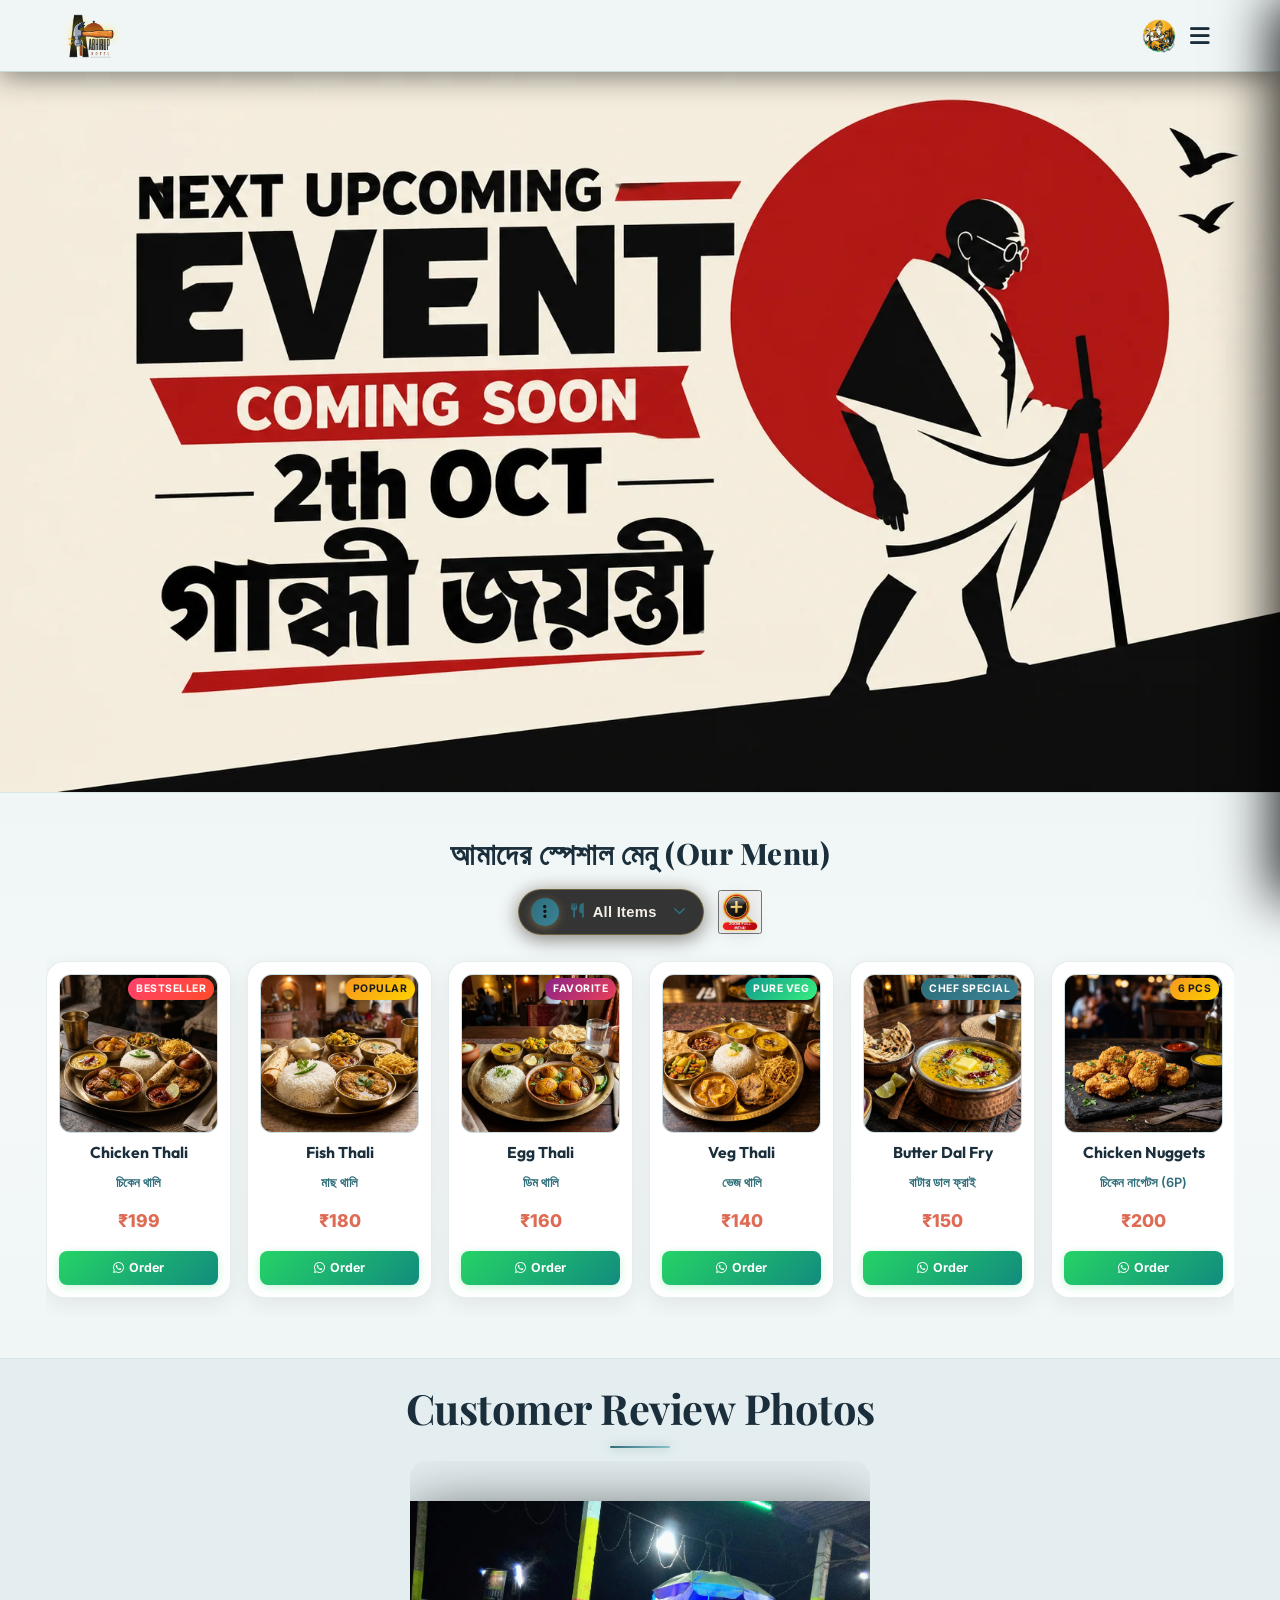
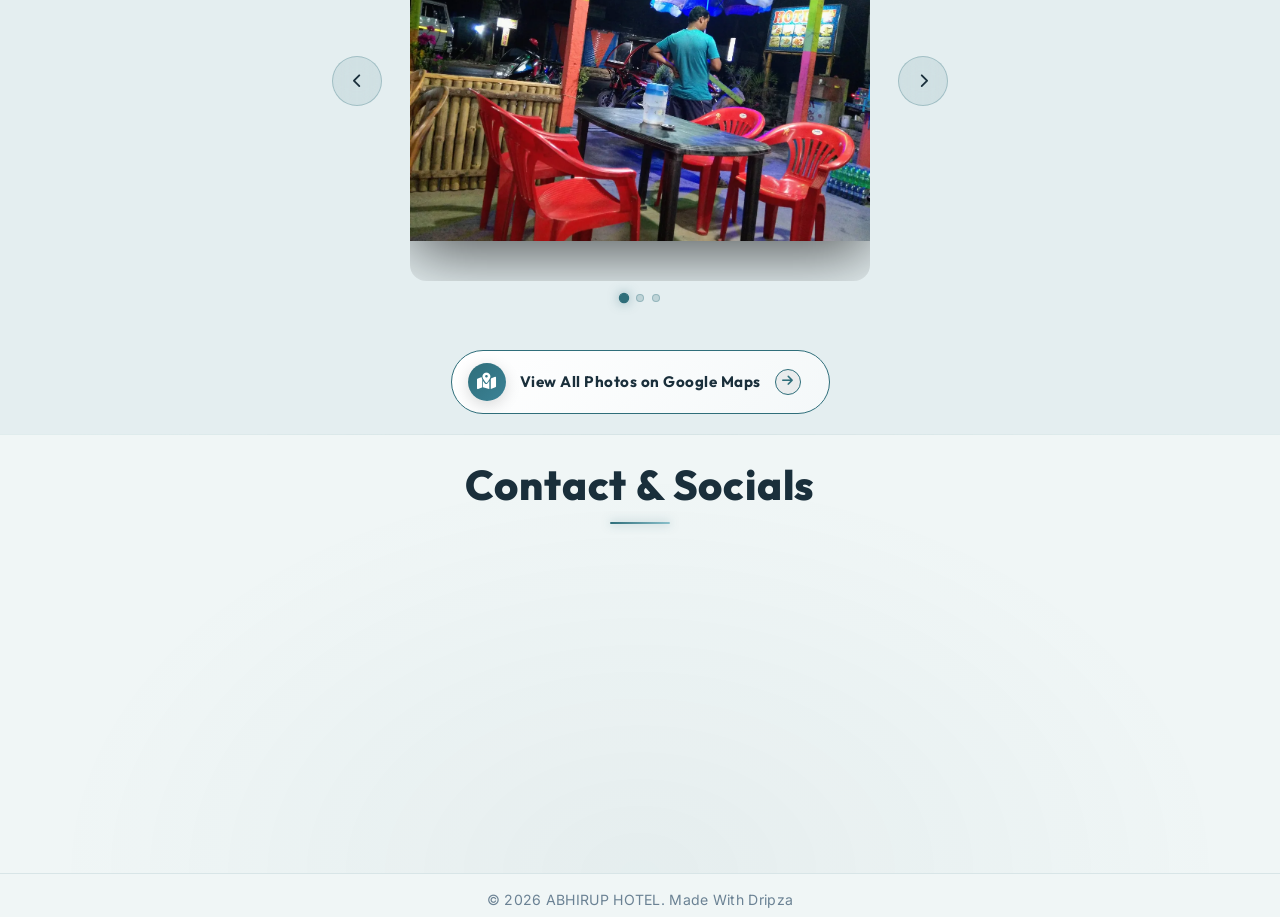
==== index.html @ c410dbc2 "Update website" ====
<!DOCTYPE html>
<html lang="bn">
<head>
    <meta charset="UTF-8">
    <meta name="viewport" content="width=device-width, initial-scale=1.0">
    <title>ABHIRUP HOTEL</title>
    <link rel="icon" type="image/png" href="assets/abhirup_hotel_logo.webp">
    <link href="https://fonts.googleapis.com/css2?family=Playfair+Display:wght@400;600;700;800&family=Outfit:wght@300;400;600;800&family=Inter:wght@300;400;500;600&display=swap" rel="stylesheet">
    <link rel="stylesheet" href="https://cdnjs.cloudflare.com/ajax/libs/font-awesome/6.4.0/css/all.min.css">
    <link rel="stylesheet" href="styles.css?v=1.3">
</head>
<body class="no-scroll">
    <!-- Preloader Screen -->
    <div id="preloader">
        <div class="preloader-content">
            <h1 class="preloader-title">Welcome to <br><span class="highlight">ABHIRUP HOTEL</span></h1>
            <div class="preloader-loader">
                <div class="loader-bar"></div>
            </div>
        </div>
    </div>
    <!-- Navbar -->
    <nav class="navbar">
        <div class="logo-container">
            <img src="assets/abhirup_hotel_logo.webp" alt="ABHIRUP HOTEL Logo" class="logo-brand-img">
            <div class="logo-text-wrapper">
                <span class="animated-football-header" title="Ganesh Chaturthi Special">
                    <img src="assets/ganesh_run_icon.webp" alt="Ganesh Run Icon" style="object-fit: contain; filter: drop-shadow(0 0 5px rgba(255, 215, 0, 0.6));">
                </span>
                <span class="logo-text">ABHIRUP HOTEL</span>
            </div>
        </div>
        <span class="rath-yatra-header-text">শুভ বিশ্বকর্মা পূজা!</span>
        <ul class="nav-links">
            <li><a href="#home">Home</a></li>
            <li><a href="#menu">Menu</a></li>
            <li><a href="#reviews">Reviews</a></li>
            <li><a href="#contact">Contact</a></li>
        </ul>
        <div class="navbar-actions">
            <!-- Rakhi Purnima Button for Poster -->
            <button class="fifa-btn" id="open-promo-modal-direct-btn" title="Show Ganesh Chaturthi Special Poster">
                <div class="fifa-container">
                    <div class="fifa-magic-ring"></div>
                    <img src="assets/ganesh_icon.webp" alt="Ganesh Special" class="fifa-svg" style="object-fit: contain;">
                </div>
            </button>
            
            <div class="hamburger">
                <i class="fas fa-bars"></i>
            </div>
        </div>
    </nav>

    <!-- Hero Section -->
    <section id="home" class="hero">
        <div class="hero-bg banner-box">
            <img src="assets/aj_restaurant_banner_1.webp" alt="AJ Restaurant & Cafe Banner" class="active">
            <img src="assets/hero_banner_1.webp" alt="ABHIRUP HOTEL Banner 1">
            <img src="assets/hero_banner_2.webp" alt="ABHIRUP HOTEL Banner 2">
            <img src="assets/hero_banner_3.webp" alt="ABHIRUP HOTEL Banner 3">
            <div class="overlay"></div>
        </div>
        <!-- Click/Hover Zones for Banner Control -->
        <div class="hero-nav-zone left-zone" title="Previous Image"></div>
        <div class="hero-nav-zone right-zone" title="Next Image"></div>
    </section>

                <!-- Digital Restaurant Menu Section -->
    <section id="menu" class="main-menu-section">
        <div class="menu-header-wrapper">
            <div class="menu-eyebrow-container">
                <span class="menu-eyebrow">আমাদের স্পেশাল মেনু (Our Menu)</span>
            </div>
        </div>

        <!-- Menu Category Filter Tabs -->
                <!-- Menu Category Filter Dropdown (Three-Dot Filter Menu) -->
        <!-- Menu Filter and Zoom Controls Row -->
        <div class="menu-filter-controls-row">
            <div class="menu-filter-dropdown-wrapper" id="main-menu-filter-dropdown-wrapper">
            <button type="button" class="menu-filter-dots-btn" id="main-menu-filter-dots-btn" aria-expanded="false" aria-haspopup="true" title="Filter Menu">
                <span class="three-dots-icon-box">
                    <i class="fas fa-ellipsis-v"></i>
                </span>
                <span class="current-filter-label" id="main-current-filter-label">
                    <i class="fas fa-utensils"></i>
                    <span>All Items</span>
                </span>
                <i class="fas fa-chevron-down filter-dropdown-arrow"></i>
            </button>

            <!-- Dropdown List of Category Filter Options -->
            <div class="menu-filter-dropdown-menu" id="main-menu-filter-dropdown-menu">
                <div class="menu-filter-dropdown-header">
                    <span><i class="fas fa-filter"></i> Filter Category</span>
                </div>
                <div class="menu-filter-dropdown-list">
                    <button type="button" class="menu-tab-btn active" data-category="all">
                        <span class="tab-btn-content">
                            <i class="fas fa-utensils tab-icon"></i>
                            <span class="tab-title">All Items</span>
                        </span>
                        <i class="fas fa-check active-indicator-icon"></i>
                    </button>
                    <button type="button" class="menu-tab-btn" data-category="thali">
                        <span class="tab-btn-content">
                            <i class="fas fa-bowl-rice tab-icon"></i>
                            <span class="tab-title">Bengali Thali</span>
                        </span>
                        <i class="fas fa-check active-indicator-icon"></i>
                    </button>
                    <button type="button" class="menu-tab-btn" data-category="snacks">
                        <span class="tab-btn-content">
                            <i class="fas fa-burger tab-icon"></i>
                            <span class="tab-title">Breakfast & Snacks</span>
                        </span>
                        <i class="fas fa-check active-indicator-icon"></i>
                    </button>
                    <button type="button" class="menu-tab-btn" data-category="beverages">
                        <span class="tab-btn-content">
                            <i class="fas fa-mug-hot tab-icon"></i>
                            <span class="tab-title">Tea & Coffee</span>
                        </span>
                        <i class="fas fa-check active-indicator-icon"></i>
                    </button>
                    <button type="button" class="menu-tab-btn" data-category="extras">
                        <span class="tab-btn-content">
                            <i class="fas fa-plate-wheat tab-icon"></i>
                            <span class="tab-title">Sides & Extras</span>
                        </span>
                        <i class="fas fa-check active-indicator-icon"></i>
                    </button>
                </div>
            </div>
        </div>

            <!-- Zoom Full Menu Button on Right Side of Filter -->
            <button type="button" class="menu-zoom-img-btn" id="open-full-menu-modal-btn" title="Open Complete Menu Card (সম্পূর্ণ মেনু)">
                    <img src="assets/zoom_full_menu_icon.webp" alt="Zoom Full Menu" class="zoom-full-menu-img">
                </button>
        </div>
        

        <!-- Menu Cards Horizontal Side-Scroll Wrapper -->
        <div class="main-menu-scroll-wrapper">
            <div class="main-menu-scroll-track" id="main-restaurant-menu-scroll">
                
                <!-- 1. Chicken Thali -->
                <div class="food-menu-card" data-category="thali">
                    <div class="food-card-badge bestseller">Bestseller</div>
                    <div class="food-card-img-box">
                        <img src="assets/menu_chicken_thali.webp" alt="Chicken Thali" loading="lazy">
                    </div>
                    <div class="food-card-body">
                        <h3 class="food-title">Chicken Thali</h3>
                        <span class="bengali-title">চিকেন থালি</span>
                        <span class="food-price">₹199</span>
                        <a href="https://wa.me/919166421985?text=Hi%20ABHIRUP%20HOTEL,%20I%20want%20to%20order%20Chicken%20Thali%20(₹199)" target="_blank" class="food-order-btn">
                            <i class="fab fa-whatsapp"></i> Order
                        </a>
                    </div>
                </div>

                <!-- 2. Fish Thali -->
                <div class="food-menu-card" data-category="thali">
                    <div class="food-card-badge popular">Popular</div>
                    <div class="food-card-img-box">
                        <img src="assets/menu_fish_thali.webp" alt="Fish Thali" loading="lazy">
                    </div>
                    <div class="food-card-body">
                        <h3 class="food-title">Fish Thali</h3>
                        <span class="bengali-title">মাছ থালি</span>
                        <span class="food-price">₹180</span>
                        <a href="https://wa.me/919166421985?text=Hi%20ABHIRUP%20HOTEL,%20I%20want%20to%20order%20Fish%20Thali%20(₹180)" target="_blank" class="food-order-btn">
                            <i class="fab fa-whatsapp"></i> Order
                        </a>
                    </div>
                </div>

                <!-- 3. Egg Thali -->
                <div class="food-menu-card" data-category="thali">
                    <div class="food-card-badge special">Favorite</div>
                    <div class="food-card-img-box">
                        <img src="assets/menu_egg_thali.webp" alt="Egg Thali" loading="lazy">
                    </div>
                    <div class="food-card-body">
                        <h3 class="food-title">Egg Thali</h3>
                        <span class="bengali-title">ডিম থালি</span>
                        <span class="food-price">₹160</span>
                        <a href="https://wa.me/919166421985?text=Hi%20ABHIRUP%20HOTEL,%20I%20want%20to%20order%20Egg%20Thali%20(₹160)" target="_blank" class="food-order-btn">
                            <i class="fab fa-whatsapp"></i> Order
                        </a>
                    </div>
                </div>

                <!-- 4. Veg Thali -->
                <div class="food-menu-card" data-category="thali">
                    <div class="food-card-badge pure-veg">Pure Veg</div>
                    <div class="food-card-img-box">
                        <img src="assets/menu_veg_thali.webp" alt="Veg Thali" loading="lazy">
                    </div>
                    <div class="food-card-body">
                        <h3 class="food-title">Veg Thali</h3>
                        <span class="bengali-title">ভেজ থালি</span>
                        <span class="food-price">₹140</span>
                        <a href="https://wa.me/919166421985?text=Hi%20ABHIRUP%20HOTEL,%20I%20want%20to%20order%20Veg%20Thali%20(₹140)" target="_blank" class="food-order-btn">
                            <i class="fab fa-whatsapp"></i> Order
                        </a>
                    </div>
                </div>

                <!-- 5. Butter Dal Fry -->
                <div class="food-menu-card" data-category="extras">
                    <div class="food-card-badge chef">Chef Special</div>
                    <div class="food-card-img-box">
                        <img src="assets/menu_butter_dal_fry.webp" alt="Butter Dal Fry" loading="lazy">
                    </div>
                    <div class="food-card-body">
                        <h3 class="food-title">Butter Dal Fry</h3>
                        <span class="bengali-title">বাটার ডাল ফ্রাই</span>
                        <span class="food-price">₹150</span>
                        <a href="https://wa.me/919166421985?text=Hi%20ABHIRUP%20HOTEL,%20I%20want%20to%20order%20Butter%20Dal%20Fry%20(₹150)" target="_blank" class="food-order-btn">
                            <i class="fab fa-whatsapp"></i> Order
                        </a>
                    </div>
                </div>

                <!-- 6. Chicken Nuggets -->
                <div class="food-menu-card" data-category="snacks">
                    <div class="food-card-badge popular">6 Pcs</div>
                    <div class="food-card-img-box">
                        <img src="assets/menu_chicken_nuggets.webp" alt="Chicken Nuggets" loading="lazy">
                    </div>
                    <div class="food-card-body">
                        <h3 class="food-title">Chicken Nuggets</h3>
                        <span class="bengali-title">চিকেন নাগেটস (6P)</span>
                        <span class="food-price">₹200</span>
                        <a href="https://wa.me/919166421985?text=Hi%20ABHIRUP%20HOTEL,%20I%20want%20to%20order%20Chicken%20Nuggets%20(₹200)" target="_blank" class="food-order-btn">
                            <i class="fab fa-whatsapp"></i> Order
                        </a>
                    </div>
                </div>

                <!-- 7. Aloo Tikki -->
                <div class="food-menu-card" data-category="snacks">
                    <div class="food-card-badge pure-veg">Big Size</div>
                    <div class="food-card-img-box">
                        <img src="assets/menu_aloo_tikki.webp" alt="Aloo Tikki Big Size" loading="lazy">
                    </div>
                    <div class="food-card-body">
                        <h3 class="food-title">Aloo Tikki 6P</h3>
                        <span class="bengali-title">আলু টিক্কি (6P)</span>
                        <span class="food-price">₹180</span>
                        <a href="https://wa.me/919166421985?text=Hi%20ABHIRUP%20HOTEL,%20I%20want%20to%20order%20Aloo%20Tikki%20(₹180)" target="_blank" class="food-order-btn">
                            <i class="fab fa-whatsapp"></i> Order
                        </a>
                    </div>
                </div>

                <!-- 8. Egg Maggie -->
                <div class="food-menu-card" data-category="snacks">
                    <div class="food-card-badge popular">Hot</div>
                    <div class="food-card-img-box">
                        <img src="assets/menu_egg_maggie.webp" alt="Egg Maggie" loading="lazy">
                    </div>
                    <div class="food-card-body">
                        <h3 class="food-title">Egg Maggie</h3>
                        <span class="bengali-title">এগ ম্যাগি</span>
                        <span class="food-price">₹80</span>
                        <a href="https://wa.me/919166421985?text=Hi%20ABHIRUP%20HOTEL,%20I%20want%20to%20order%20Egg%20Maggie%20(₹80)" target="_blank" class="food-order-btn">
                            <i class="fab fa-whatsapp"></i> Order
                        </a>
                    </div>
                </div>

                <!-- 9. Veg Maggie -->
                <div class="food-menu-card" data-category="snacks">
                    <div class="food-card-badge pure-veg">Veg</div>
                    <div class="food-card-img-box">
                        <img src="assets/menu_egg_maggie.webp" alt="Veg Maggie" loading="lazy">
                    </div>
                    <div class="food-card-body">
                        <h3 class="food-title">Veg Maggie</h3>
                        <span class="bengali-title">ভেজ ম্যাগি</span>
                        <span class="food-price">₹60</span>
                        <a href="https://wa.me/919166421985?text=Hi%20ABHIRUP%20HOTEL,%20I%20want%20to%20order%20Veg%20Maggie%20(₹60)" target="_blank" class="food-order-btn">
                            <i class="fab fa-whatsapp"></i> Order
                        </a>
                    </div>
                </div>

                <!-- 10. Bread Omelette -->
                <div class="food-menu-card" data-category="snacks">
                    <div class="food-card-badge special">Breakfast</div>
                    <div class="food-card-img-box">
                        <img src="assets/menu6.webp" alt="Bread Omelette Jam Butter" loading="lazy">
                    </div>
                    <div class="food-card-body">
                        <h3 class="food-title">Bread Omelette</h3>
                        <span class="bengali-title">ব্রেড ওমলেট / জ্যাম</span>
                        <span class="food-price">₹60</span>
                        <a href="https://wa.me/919166421985?text=Hi%20ABHIRUP%20HOTEL,%20I%20want%20to%20order%20Bread%20Omelette%20(₹60)" target="_blank" class="food-order-btn">
                            <i class="fab fa-whatsapp"></i> Order
                        </a>
                    </div>
                </div>

                <!-- 11. Chai & Coffee -->
                <div class="food-menu-card" data-category="beverages">
                    <div class="food-card-badge special">Hot</div>
                    <div class="food-card-img-box">
                        <img src="assets/menu_tea_coffee.webp" alt="Coffee" loading="lazy">
                    </div>
                    <div class="food-card-body">
                        <h3 class="food-title">Milk / Black Coffee</h3>
                        <span class="bengali-title">কফি (Min 2 Cup)</span>
                        <span class="food-price">₹50</span>
                        <a href="https://wa.me/919166421985?text=Hi%20ABHIRUP%20HOTEL,%20I%20want%20to%20order%20Coffee" target="_blank" class="food-order-btn">
                            <i class="fab fa-whatsapp"></i> Order
                        </a>
                    </div>
                </div>

                <!-- 12. Milk / Black Tea -->
                <div class="food-menu-card" data-category="beverages">
                    <div class="food-card-badge bestseller">Chai</div>
                    <div class="food-card-img-box">
                        <img src="assets/menu_tea_coffee.webp" alt="Tea" loading="lazy">
                    </div>
                    <div class="food-card-body">
                        <h3 class="food-title">Black / Milk Tea</h3>
                        <span class="bengali-title">চা (Min 2 Cup)</span>
                        <span class="food-price">₹25</span>
                        <a href="https://wa.me/919166421985?text=Hi%20ABHIRUP%20HOTEL,%20I%20want%20to%20order%20Tea" target="_blank" class="food-order-btn">
                            <i class="fab fa-whatsapp"></i> Order
                        </a>
                    </div>
                </div>

                <!-- 13. Green Tea -->
                <div class="food-menu-card" data-category="beverages">
                    <div class="food-card-badge pure-veg">Healthy</div>
                    <div class="food-card-img-box">
                        <img src="assets/menu_tea_coffee.webp" alt="Green Tea" loading="lazy">
                    </div>
                    <div class="food-card-body">
                        <h3 class="food-title">Green Tea</h3>
                        <span class="bengali-title">গ্রিন টি (Min 2 Cup)</span>
                        <span class="food-price">₹40</span>
                        <a href="https://wa.me/919166421985?text=Hi%20ABHIRUP%20HOTEL,%20I%20want%20to%20order%20Green%20Tea" target="_blank" class="food-order-btn">
                            <i class="fab fa-whatsapp"></i> Order
                        </a>
                    </div>
                </div>

                <!-- 14. Extra Chicken 4P -->
                <div class="food-menu-card" data-category="extras">
                    <div class="food-card-badge popular">4 Pcs</div>
                    <div class="food-card-img-box">
                        <img src="assets/menu_chicken_thali.webp" alt="Extra Chicken" loading="lazy">
                    </div>
                    <div class="food-card-body">
                        <h3 class="food-title">Extra Chicken (4P)</h3>
                        <span class="bengali-title">চিকেন কারি (4P)</span>
                        <span class="food-price">₹180</span>
                        <a href="https://wa.me/919166421985?text=Hi%20ABHIRUP%20HOTEL,%20I%20want%20to%20order%20Extra%20Chicken%204P%20(₹180)" target="_blank" class="food-order-btn">
                            <i class="fab fa-whatsapp"></i> Order
                        </a>
                    </div>
                </div>

                <!-- 15. Extra Mutton 1P -->
                <div class="food-menu-card" data-category="extras">
                    <div class="food-card-badge special">Special</div>
                    <div class="food-card-img-box">
                        <img src="assets/menu3.webp" alt="Extra Mutton" loading="lazy">
                    </div>
                    <div class="food-card-body">
                        <h3 class="food-title">Extra Mutton (1P)</h3>
                        <span class="bengali-title">মটন (স্পেশাল অর্ডার)</span>
                        <span class="food-price">₹80</span>
                        <a href="https://wa.me/919166421985?text=Hi%20ABHIRUP%20HOTEL,%20I%20want%20to%20order%20Extra%20Mutton%20(₹80)" target="_blank" class="food-order-btn">
                            <i class="fab fa-whatsapp"></i> Order
                        </a>
                    </div>
                </div>

                <!-- 16. Extra Fish 1P -->
                <div class="food-menu-card" data-category="extras">
                    <div class="food-card-badge popular">1 Pc</div>
                    <div class="food-card-img-box">
                        <img src="assets/menu_fish_thali.webp" alt="Extra Fish" loading="lazy">
                    </div>
                    <div class="food-card-body">
                        <h3 class="food-title">Extra Fish (1P)</h3>
                        <span class="bengali-title">মাছ ১ পিস</span>
                        <span class="food-price">₹80</span>
                        <a href="https://wa.me/919166421985?text=Hi%20ABHIRUP%20HOTEL,%20I%20want%20to%20order%20Extra%20Fish%20(₹80)" target="_blank" class="food-order-btn">
                            <i class="fab fa-whatsapp"></i> Order
                        </a>
                    </div>
                </div>

                <!-- 17. Green Salad -->
                <div class="food-menu-card" data-category="extras">
                    <div class="food-card-badge pure-veg">Fresh</div>
                    <div class="food-card-img-box">
                        <img src="assets/menu_veg_thali.webp" alt="Green Salad" loading="lazy">
                    </div>
                    <div class="food-card-body">
                        <h3 class="food-title">Green Salad</h3>
                        <span class="bengali-title">গ্রিন স্যালাড</span>
                        <span class="food-price">₹100</span>
                        <a href="https://wa.me/919166421985?text=Hi%20ABHIRUP%20HOTEL,%20I%20want%20to%20order%20Green%20Salad%20(₹100)" target="_blank" class="food-order-btn">
                            <i class="fab fa-whatsapp"></i> Order
                        </a>
                    </div>
                </div>

                <!-- 18. Extra Egg (2P) -->
                <div class="food-menu-card" data-category="extras">
                    <div class="food-card-badge special">2 Pcs</div>
                    <div class="food-card-img-box">
                        <img src="assets/menu_egg_thali.webp" alt="Extra Egg 2P" loading="lazy">
                    </div>
                    <div class="food-card-body">
                        <h3 class="food-title">Extra Egg (2P)</h3>
                        <span class="bengali-title">ডিম (২ পিস)</span>
                        <span class="food-price">₹50</span>
                        <a href="https://wa.me/919166421985?text=Hi%20ABHIRUP%20HOTEL,%20I%20want%20to%20order%20Extra%20Egg%202P%20(₹50)" target="_blank" class="food-order-btn">
                            <i class="fab fa-whatsapp"></i> Order
                        </a>
                    </div>
                </div>

                <!-- 19. Extra Rice -->
                <div class="food-menu-card" data-category="extras">
                    <div class="food-card-badge popular">1 Plate</div>
                    <div class="food-card-img-box">
                        <img src="assets/menu_veg_thali.webp" alt="Extra Rice" loading="lazy">
                    </div>
                    <div class="food-card-body">
                        <h3 class="food-title">Extra Rice</h3>
                        <span class="bengali-title">এক্সট্রা ভাত</span>
                        <span class="food-price">₹50</span>
                        <a href="https://wa.me/919166421985?text=Hi%20ABHIRUP%20HOTEL,%20I%20want%20to%20order%20Extra%20Rice%20(₹50)" target="_blank" class="food-order-btn">
                            <i class="fab fa-whatsapp"></i> Order
                        </a>
                    </div>
                </div>

                <!-- 20. Extra Misti / Papad / Roti -->
                <div class="food-menu-card" data-category="extras">
                    <div class="food-card-badge pure-veg">Per Pc</div>
                    <div class="food-card-img-box">
                        <img src="assets/menu2.webp" alt="Extra Misti Papad Roti" loading="lazy">
                    </div>
                    <div class="food-card-body">
                        <h3 class="food-title">Extra Misti / Papad / Roti</h3>
                        <span class="bengali-title">মিষ্টি / পাঁপড় / রুটি</span>
                        <span class="food-price">₹10</span>
                        <a href="https://wa.me/919166421985?text=Hi%20ABHIRUP%20HOTEL,%20I%20want%20to%20order%20Extra%20Misti%20Papad%20Roti%20(₹10)" target="_blank" class="food-order-btn">
                            <i class="fab fa-whatsapp"></i> Order
                        </a>
                    </div>
                </div>

                <!-- 21. Extra Sabji / Dal / Vaji -->
                <div class="food-menu-card" data-category="extras">
                    <div class="food-card-badge pure-veg">Side Bowl</div>
                    <div class="food-card-img-box">
                        <img src="assets/menu_butter_dal_fry.webp" alt="Extra Sabji Dal Vaji" loading="lazy">
                    </div>
                    <div class="food-card-body">
                        <h3 class="food-title">Extra Sabji / Dal / Vaji</h3>
                        <span class="bengali-title">সবজি / ডাল / ভাজি</span>
                        <span class="food-price">₹30</span>
                        <a href="https://wa.me/919166421985?text=Hi%20ABHIRUP%20HOTEL,%20I%20want%20to%20order%20Extra%20Sabji%20Dal%20Vaji%20(₹30)" target="_blank" class="food-order-btn">
                            <i class="fab fa-whatsapp"></i> Order
                        </a>
                    </div>
                </div>

                <!-- 18. Water Bottle -->
                <div class="food-menu-card" data-category="beverages">
                    <div class="food-card-badge pure-veg">Mineral</div>
                    <div class="food-card-img-box">
                        <img src="assets/menu5.webp" alt="Water Bottle" loading="lazy">
                    </div>
                    <div class="food-card-body">
                        <h3 class="food-title">Water Bottle</h3>
                        <span class="bengali-title">জল 1L / 2L</span>
                        <span class="food-price">₹20 / ₹30</span>
                        <a href="https://wa.me/919166421985?text=Hi%20ABHIRUP%20HOTEL,%20I%20want%20to%20order%20Water%20Bottle" target="_blank" class="food-order-btn">
                            <i class="fab fa-whatsapp"></i> Order
                        </a>
                    </div>
                </div>

            </div>
        </div>
    </section>

    <!-- Reviews Section (Photo Gallery) -->
    <section id="reviews" class="reviews-section">
        <h2 class="section-title">Customer Review Photos</h2>
        <div class="reviews-slider-container">
            <div class="reviews-slider">
                <div class="review-slide active">
                    <img src="assets/review_1.webp" alt="Customer Review 1">
                </div>
                <div class="review-slide">
                    <img src="assets/review_2.webp" alt="Customer Review 2">
                </div>
                <div class="review-slide">
                    <img src="assets/review_3.webp" alt="Customer Review 3">
                </div>
            </div>
            
            <!-- Slider Controls -->
            <button class="slider-btn prev-btn"><i class="fas fa-chevron-left"></i></button>
            <button class="slider-btn next-btn"><i class="fas fa-chevron-right"></i></button>
            
            <!-- Slider Dots -->
            <div class="slider-dots">
                <span class="dot active" data-index="0"></span>
                <span class="dot" data-index="1"></span>
                <span class="dot" data-index="2"></span>
            </div>
        </div>
        <div style="text-align: center; margin-top: 3rem;">
            <div class="reviews-cta-wrapper">
            <a href="https://maps.app.goo.gl/xq1wYrB6nsMtAXFp8" target="_blank" class="modern-maps-btn" title="Open Google Maps Gallery">
                <span class="maps-icon-badge"><i class="fas fa-map-marked-alt"></i></span>
                <span class="maps-btn-text">View All Photos on Google Maps</span>
                <span class="maps-arrow-circle"><i class="fas fa-arrow-right"></i></span>
            </a>
        </div>
        </div>
    </section>

    <!-- Contact & Footer -->
    <section id="contact" class="contact-section">
        <h2 class="section-title">Contact & Socials</h2>
        <div class="contact-container glassmorphism">
            <div class="contact-info">
                <h2>Visit Us</h2>
                <div class="info-item">
                    <a href="https://maps.app.goo.gl/UcN3gUacP5sjUwGv8" target="_blank" style="color: inherit; text-decoration: none; display: flex; align-items: center; gap: 15px;">
                        <i class="fas fa-map-marker-alt"></i>
                        <p>krishnagar road station, Natun para, Station Road, nr. Helipad, Nabadwip, Krishnanagar, West Bengal 741101</p>
                    </a>
                </div>
                <div class="info-item">
                    <a href="tel:+919166421985" style="color: inherit; text-decoration: none; display: flex; align-items: center; gap: 15px; width: 100%;">
                        <i class="fas fa-phone-alt"></i>
                        <p>+91 9166421985</p>
                    </a>
                </div>
                <div class="info-item">
                    <a href="mailto:contact@abhiruphotel.com" style="color: inherit; text-decoration: none; display: flex; align-items: center; gap: 15px; width: 100%;">
                        <i class="fas fa-envelope"></i>
                        <p>contact@abhiruphotel.com</p>
                    </a>
                </div>
            </div>
            <div class="social-links">
                <h2>Follow Us</h2>
                <div class="social-icons">
                    <a href="#" class="social-icon"><i class="fab fa-instagram"></i></a>
                    <a href="#" class="social-icon"><i class="fab fa-facebook-f"></i></a>
                    <a href="#" class="social-icon"><i class="fab fa-youtube"></i></a>
                    <a href="https://wa.me/919166421985" target="_blank" class="social-icon"><i class="fab fa-whatsapp"></i></a>
                    <a href="https://maps.app.goo.gl/UcN3gUacP5sjUwGv8" target="_blank" class="social-icon"><i class="fas fa-map-marker-alt"></i></a>
                </div>
            </div>
        </div>
    </section>

    <footer>
        <p>&copy; 2026 ABHIRUP HOTEL. Made With Dripza</p>
    </footer>



    <!-- Full Menu Interactive Modal -->
    <div class="full-menu-modal" id="full-menu-modal" aria-hidden="true">
        <div class="full-menu-modal-overlay" id="full-menu-modal-overlay"></div>
        <div class="full-menu-modal-container">
            <!-- Modal Sticky Top Header Container (Header + Hero Title + Search + Category Tabs) -->
            <div class="full-menu-modal-top-section">
                <!-- Modal Header -->
                <div class="full-menu-modal-header">
                    <div class="full-menu-modal-header-left">
                        <button class="menu-modal-close-btn" id="close-full-menu-modal-btn" aria-label="Close Full Menu">
                            <i class="fas fa-arrow-left"></i> <span>Back</span>
                        </button>
                        <div class="full-menu-modal-title">
                            ABHIRUP HOTEL
                        </div>
                    </div>
                    <div class="full-menu-modal-header-right">
                        <a href="#modal-order-timings" class="menu-modal-timing-btn" id="modal-timing-btn" title="Order Timings">
                            <i class="fas fa-clock"></i> <span>Timings</span>
                        </a>
                        <a href="tel:919166421985" class="menu-modal-call-btn">
                            <i class="fas fa-phone-alt"></i> <span>919166421985</span>
                        </a>
                        <button class="menu-modal-close-icon-btn" id="close-full-menu-icon-btn" aria-label="Close">
                            <i class="fas fa-times"></i>
                        </button>
                    </div>
                </div>

                <!-- Modal Hero Header -->
                <div class="full-menu-hero">
                    <h1>Complete Menu Card <span class="bengali-heading">আমাদের সম্পূর্ণ ডিজিটাল মেনু</span></h1>
                </div>

                <!-- Search Bar & Category Filter Tabs -->
                <div class="menu-control-bar">
                    

                    <!-- Modal Category Filter Dropdown (Three-Dot Filter Menu) -->
                    <div class="menu-filter-dropdown-wrapper" id="modal-menu-filter-dropdown-wrapper">
            <button type="button" class="menu-filter-dots-btn" id="modal-menu-filter-dots-btn" aria-expanded="false" aria-haspopup="true" title="Filter Menu">
                <span class="three-dots-icon-box">
                    <i class="fas fa-ellipsis-v"></i>
                </span>
                <span class="current-filter-label" id="modal-current-filter-label">
                    <i class="fas fa-utensils"></i>
                    <span>All Items</span>
                </span>
                <i class="fas fa-chevron-down filter-dropdown-arrow"></i>
            </button>

            <!-- Dropdown List of Category Filter Options -->
            <div class="menu-filter-dropdown-menu" id="modal-menu-filter-dropdown-menu">
                <div class="menu-filter-dropdown-header">
                    <span><i class="fas fa-filter"></i> Filter Category</span>
                </div>
                <div class="menu-filter-dropdown-list">
                    <button type="button" class="menu-tab-btn active" data-category="all">
                        <span class="tab-btn-content">
                            <i class="fas fa-utensils tab-icon"></i>
                            <span class="tab-title">All Items</span>
                        </span>
                        <i class="fas fa-check active-indicator-icon"></i>
                    </button>
                    <button type="button" class="menu-tab-btn" data-category="thali">
                        <span class="tab-btn-content">
                            <i class="fas fa-bowl-rice tab-icon"></i>
                            <span class="tab-title">Bengali Thali</span>
                        </span>
                        <i class="fas fa-check active-indicator-icon"></i>
                    </button>
                    <button type="button" class="menu-tab-btn" data-category="snacks">
                        <span class="tab-btn-content">
                            <i class="fas fa-burger tab-icon"></i>
                            <span class="tab-title">Breakfast & Snacks</span>
                        </span>
                        <i class="fas fa-check active-indicator-icon"></i>
                    </button>
                    <button type="button" class="menu-tab-btn" data-category="beverages">
                        <span class="tab-btn-content">
                            <i class="fas fa-mug-hot tab-icon"></i>
                            <span class="tab-title">Tea & Coffee</span>
                        </span>
                        <i class="fas fa-check active-indicator-icon"></i>
                    </button>
                    <button type="button" class="menu-tab-btn" data-category="extras">
                        <span class="tab-btn-content">
                            <i class="fas fa-plate-wheat tab-icon"></i>
                            <span class="tab-title">Sides & Extras</span>
                        </span>
                        <i class="fas fa-check active-indicator-icon"></i>
                    </button>
                </div>
            </div>
        </div>

        <div class="search-box-wrapper">
            <i class="fas fa-search search-icon"></i>
            <input type="text" id="modal-menu-search-input" placeholder="খাবারের নাম লিখে খুঁজুন (Search dishes...)" autocomplete="off" enterkeyhint="search">
            <button type="button" id="modal-menu-search-clear" class="search-clear-btn" aria-label="Clear search" title="মুছে ফেলুন (Clear)">
                <i class="fas fa-times"></i>
            </button>
        </div>
    </div>
</div>

<div class="full-menu-modal-body">
    <!-- Complete Menu Card Grid -->
                <div class="compact-menu-grid-container">
                    <div class="compact-grid" id="modal-full-menu-grid">

                        <!-- 1. Chicken Thali -->
                        <div class="food-menu-card" data-category="thali" data-keywords="chicken thali murgi murgir mangsho rice dal sabji thali">
                            <div class="food-card-badge bestseller">Bestseller</div>
                            <div class="food-card-img-box">
                                <img src="assets/menu_chicken_thali.webp" alt="Chicken Thali" loading="lazy">
                            </div>
                            <div class="food-card-body">
                                <h3 class="food-title">Chicken Thali</h3>
                                <span class="bengali-title">চিকেন থালি</span>
                                <span class="food-price">₹199</span>
                                <a href="https://wa.me/919166421985?text=Hi%20ABHIRUP%20HOTEL,%20I%20want%20to%20order%20Chicken%20Thali%20(₹199)" target="_blank" class="food-order-btn">
                                    <i class="fab fa-whatsapp"></i> Order
                                </a>
                            </div>
                        </div>

                        <!-- 2. Fish Thali -->
                        <div class="food-menu-card" data-category="thali" data-keywords="fish thali macher thali mach jhol rui katla rice dal thali">
                            <div class="food-card-badge popular">Popular</div>
                            <div class="food-card-img-box">
                                <img src="assets/menu_fish_thali.webp" alt="Fish Thali" loading="lazy">
                            </div>
                            <div class="food-card-body">
                                <h3 class="food-title">Fish Thali</h3>
                                <span class="bengali-title">মাছ থালি</span>
                                <span class="food-price">₹180</span>
                                <a href="https://wa.me/919166421985?text=Hi%20ABHIRUP%20HOTEL,%20I%20want%20to%20order%20Fish%20Thali%20(₹180)" target="_blank" class="food-order-btn">
                                    <i class="fab fa-whatsapp"></i> Order
                                </a>
                            </div>
                        </div>

                        <!-- 3. Egg Thali -->
                        <div class="food-menu-card" data-category="thali" data-keywords="egg thali dimer thali dim kosha rice dal thali">
                            <div class="food-card-badge special">Favorite</div>
                            <div class="food-card-img-box">
                                <img src="assets/menu_egg_thali.webp" alt="Egg Thali" loading="lazy">
                            </div>
                            <div class="food-card-body">
                                <h3 class="food-title">Egg Thali</h3>
                                <span class="bengali-title">ডিম থালি</span>
                                <span class="food-price">₹160</span>
                                <a href="https://wa.me/919166421985?text=Hi%20ABHIRUP%20HOTEL,%20I%20want%20to%20order%20Egg%20Thali%20(₹160)" target="_blank" class="food-order-btn">
                                    <i class="fab fa-whatsapp"></i> Order
                                </a>
                            </div>
                        </div>

                        <!-- 4. Veg Thali -->
                        <div class="food-menu-card" data-category="thali" data-keywords="veg thali niramish thali paneer dal sabji rice mishti doi">
                            <div class="food-card-badge pure-veg">Pure Veg</div>
                            <div class="food-card-img-box">
                                <img src="assets/menu_veg_thali.webp" alt="Veg Thali" loading="lazy">
                            </div>
                            <div class="food-card-body">
                                <h3 class="food-title">Veg Thali</h3>
                                <span class="bengali-title">ভেজ থালি</span>
                                <span class="food-price">₹140</span>
                                <a href="https://wa.me/919166421985?text=Hi%20ABHIRUP%20HOTEL,%20I%20want%20to%20order%20Veg%20Thali%20(₹140)" target="_blank" class="food-order-btn">
                                    <i class="fab fa-whatsapp"></i> Order
                                </a>
                            </div>
                        </div>

                        <!-- 5. Butter Dal Fry -->
                        <div class="food-menu-card" data-category="extras" data-keywords="butter dal fry yellow dal tadka veg">
                            <div class="food-card-badge chef">Chef Special</div>
                            <div class="food-card-img-box">
                                <img src="assets/menu_butter_dal_fry.webp" alt="Butter Dal Fry" loading="lazy">
                            </div>
                            <div class="food-card-body">
                                <h3 class="food-title">Butter Dal Fry</h3>
                                <span class="bengali-title">বাটার ডাল ফ্রাই</span>
                                <span class="food-price">₹150</span>
                                <a href="https://wa.me/919166421985?text=Hi%20ABHIRUP%20HOTEL,%20I%20want%20to%20order%20Butter%20Dal%20Fry%20(₹150)" target="_blank" class="food-order-btn">
                                    <i class="fab fa-whatsapp"></i> Order
                                </a>
                            </div>
                        </div>

                        <!-- 6. Chicken Nuggets (6P) -->
                        <div class="food-menu-card" data-category="snacks" data-keywords="chicken nuggets 6p fried snacks non-veg">
                            <div class="food-card-badge popular">6 Pcs</div>
                            <div class="food-card-img-box">
                                <img src="assets/menu_chicken_nuggets.webp" alt="Chicken Nuggets" loading="lazy">
                            </div>
                            <div class="food-card-body">
                                <h3 class="food-title">Chicken Nuggets</h3>
                                <span class="bengali-title">চিকেন নাগেটস (6P)</span>
                                <span class="food-price">₹200</span>
                                <a href="https://wa.me/919166421985?text=Hi%20ABHIRUP%20HOTEL,%20I%20want%20to%20order%20Chicken%20Nuggets%20(₹200)" target="_blank" class="food-order-btn">
                                    <i class="fab fa-whatsapp"></i> Order
                                </a>
                            </div>
                        </div>

                        <!-- 7. Aloo Tikki Big Size (6P) -->
                        <div class="food-menu-card" data-category="snacks" data-keywords="aloo tikki potato cutlet snacks big size veg">
                            <div class="food-card-badge pure-veg">Big Size</div>
                            <div class="food-card-img-box">
                                <img src="assets/menu_aloo_tikki.webp" alt="Aloo Tikki Big Size" loading="lazy">
                            </div>
                            <div class="food-card-body">
                                <h3 class="food-title">Aloo Tikki 6P</h3>
                                <span class="bengali-title">আলু টিক্কি (6P)</span>
                                <span class="food-price">₹180</span>
                                <a href="https://wa.me/919166421985?text=Hi%20ABHIRUP%20HOTEL,%20I%20want%20to%20order%20Aloo%20Tikki%20(₹180)" target="_blank" class="food-order-btn">
                                    <i class="fab fa-whatsapp"></i> Order
                                </a>
                            </div>
                        </div>

                        <!-- 8. Egg Maggie -->
                        <div class="food-menu-card" data-category="snacks" data-keywords="egg maggie noodles masala snacks">
                            <div class="food-card-badge popular">Hot</div>
                            <div class="food-card-img-box">
                                <img src="assets/menu_egg_maggie.webp" alt="Egg Maggie" loading="lazy">
                            </div>
                            <div class="food-card-body">
                                <h3 class="food-title">Egg Maggie</h3>
                                <span class="bengali-title">এগ ম্যাগি</span>
                                <span class="food-price">₹80</span>
                                <a href="https://wa.me/919166421985?text=Hi%20ABHIRUP%20HOTEL,%20I%20want%20to%20order%20Egg%20Maggie%20(₹80)" target="_blank" class="food-order-btn">
                                    <i class="fab fa-whatsapp"></i> Order
                                </a>
                            </div>
                        </div>

                        <!-- 9. Veg Maggie -->
                        <div class="food-menu-card" data-category="snacks" data-keywords="veg maggie masala noodles snacks vegetarian">
                            <div class="food-card-badge pure-veg">Veg</div>
                            <div class="food-card-img-box">
                                <img src="assets/menu_egg_maggie.webp" alt="Veg Maggie" loading="lazy">
                            </div>
                            <div class="food-card-body">
                                <h3 class="food-title">Veg Maggie</h3>
                                <span class="bengali-title">ভেজ ম্যাগি</span>
                                <span class="food-price">₹60</span>
                                <a href="https://wa.me/919166421985?text=Hi%20ABHIRUP%20HOTEL,%20I%20want%20to%20order%20Veg%20Maggie%20(₹60)" target="_blank" class="food-order-btn">
                                    <i class="fab fa-whatsapp"></i> Order
                                </a>
                            </div>
                        </div>

                        <!-- 10. Bread Omelette / Jam / Butter -->
                        <div class="food-menu-card" data-category="snacks" data-keywords="bread omelette jam butter breakfast toast egg">
                            <div class="food-card-badge special">Breakfast</div>
                            <div class="food-card-img-box">
                                <img src="assets/menu6.webp" alt="Bread Omelette Jam Butter" loading="lazy">
                            </div>
                            <div class="food-card-body">
                                <h3 class="food-title">Bread Omelette</h3>
                                <span class="bengali-title">ব্রেড ওমলেট / জ্যাম</span>
                                <span class="food-price">₹60</span>
                                <a href="https://wa.me/919166421985?text=Hi%20ABHIRUP%20HOTEL,%20I%20want%20to%20order%20Bread%20Omelette%20(₹60)" target="_blank" class="food-order-btn">
                                    <i class="fab fa-whatsapp"></i> Order
                                </a>
                            </div>
                        </div>

                        <!-- 11. Milk / Black Coffee -->
                        <div class="food-menu-card" data-category="beverages" data-keywords="coffee milk coffee black coffee hot drink beverages espresso">
                            <div class="food-card-badge special">Hot</div>
                            <div class="food-card-img-box">
                                <img src="assets/menu_tea_coffee.webp" alt="Milk and Black Coffee" loading="lazy">
                            </div>
                            <div class="food-card-body">
                                <h3 class="food-title">Milk / Black Coffee</h3>
                                <span class="bengali-title">কফি (Min 2 Cup)</span>
                                <span class="food-price">₹50</span>
                                <a href="https://wa.me/919166421985?text=Hi%20ABHIRUP%20HOTEL,%20I%20want%20to%20order%20Coffee" target="_blank" class="food-order-btn">
                                    <i class="fab fa-whatsapp"></i> Order
                                </a>
                            </div>
                        </div>

                        <!-- 12. Black / Milk Tea -->
                        <div class="food-menu-card" data-category="beverages" data-keywords="tea chai milk tea black tea masala chai beverage">
                            <div class="food-card-badge bestseller">Chai</div>
                            <div class="food-card-img-box">
                                <img src="assets/menu_tea_coffee.webp" alt="Black and Milk Tea" loading="lazy">
                            </div>
                            <div class="food-card-body">
                                <h3 class="food-title">Black / Milk Tea</h3>
                                <span class="bengali-title">চা (Min 2 Cup)</span>
                                <span class="food-price">₹25</span>
                                <a href="https://wa.me/919166421985?text=Hi%20ABHIRUP%20HOTEL,%20I%20want%20to%20order%20Tea" target="_blank" class="food-order-btn">
                                    <i class="fab fa-whatsapp"></i> Order
                                </a>
                            </div>
                        </div>

                        <!-- 13. Green Tea -->
                        <div class="food-menu-card" data-category="beverages" data-keywords="green tea healthy detox hot beverage">
                            <div class="food-card-badge pure-veg">Healthy</div>
                            <div class="food-card-img-box">
                                <img src="assets/menu_tea_coffee.webp" alt="Green Tea" loading="lazy">
                            </div>
                            <div class="food-card-body">
                                <h3 class="food-title">Green Tea</h3>
                                <span class="bengali-title">গ্রিন টি (Min 2 Cup)</span>
                                <span class="food-price">₹40</span>
                                <a href="https://wa.me/919166421985?text=Hi%20ABHIRUP%20HOTEL,%20I%20want%20to%20order%20Green%20Tea" target="_blank" class="food-order-btn">
                                    <i class="fab fa-whatsapp"></i> Order
                                </a>
                            </div>
                        </div>

                        <!-- 14. Extra Chicken (4P) -->
                        <div class="food-menu-card" data-category="extras" data-keywords="extra chicken 4p murgir mangsho chicken curry side non-veg">
                            <div class="food-card-badge popular">4 Pcs</div>
                            <div class="food-card-img-box">
                                <img src="assets/menu_chicken_thali.webp" alt="Extra Chicken 4P" loading="lazy">
                            </div>
                            <div class="food-card-body">
                                <h3 class="food-title">Extra Chicken (4P)</h3>
                                <span class="bengali-title">চিকেন কারি (4P)</span>
                                <span class="food-price">₹180</span>
                                <a href="https://wa.me/919166421985?text=Hi%20ABHIRUP%20HOTEL,%20I%20want%20to%20order%20Extra%20Chicken%204P%20(₹180)" target="_blank" class="food-order-btn">
                                    <i class="fab fa-whatsapp"></i> Order
                                </a>
                            </div>
                        </div>

                        <!-- 15. Extra Mutton (1P - Special Order) -->
                        <div class="food-menu-card" data-category="extras" data-keywords="extra mutton 1p khasi mangsho mutton kosha special non-veg">
                            <div class="food-card-badge special">Special</div>
                            <div class="food-card-img-box">
                                <img src="assets/menu3.webp" alt="Extra Mutton 1P" loading="lazy">
                            </div>
                            <div class="food-card-body">
                                <h3 class="food-title">Extra Mutton (1P)</h3>
                                <span class="bengali-title">মটন (স্পেশাল অর্ডার)</span>
                                <span class="food-price">₹80</span>
                                <a href="https://wa.me/919166421985?text=Hi%20ABHIRUP%20HOTEL,%20I%20want%20to%20order%20Extra%20Mutton%20(₹80)" target="_blank" class="food-order-btn">
                                    <i class="fab fa-whatsapp"></i> Order
                                </a>
                            </div>
                        </div>

                        <!-- 16. Extra Fish (1P) -->
                        <div class="food-menu-card" data-category="extras" data-keywords="extra fish 1p macher jhol rui katla side non-veg">
                            <div class="food-card-badge popular">1 Pc</div>
                            <div class="food-card-img-box">
                                <img src="assets/menu_fish_thali.webp" alt="Extra Fish 1P" loading="lazy">
                            </div>
                            <div class="food-card-body">
                                <h3 class="food-title">Extra Fish (1P)</h3>
                                <span class="bengali-title">মাছ ১ পিস</span>
                                <span class="food-price">₹80</span>
                                <a href="https://wa.me/919166421985?text=Hi%20ABHIRUP%20HOTEL,%20I%20want%20to%20order%20Extra%20Fish%20(₹80)" target="_blank" class="food-order-btn">
                                    <i class="fab fa-whatsapp"></i> Order
                                </a>
                            </div>
                        </div>

                        <!-- 17. Green Salad -->
                        <div class="food-menu-card" data-category="extras" data-keywords="green salad cucumber tomato onion lemon salad veg">
                            <div class="food-card-badge pure-veg">Fresh</div>
                            <div class="food-card-img-box">
                                <img src="assets/menu_veg_thali.webp" alt="Green Salad" loading="lazy">
                            </div>
                            <div class="food-card-body">
                                <h3 class="food-title">Green Salad</h3>
                                <span class="bengali-title">গ্রিন স্যালাড</span>
                                <span class="food-price">₹100</span>
                                <a href="https://wa.me/919166421985?text=Hi%20ABHIRUP%20HOTEL,%20I%20want%20to%20order%20Green%20Salad%20(₹100)" target="_blank" class="food-order-btn">
                                    <i class="fab fa-whatsapp"></i> Order
                                </a>
                            </div>
                        </div>

                        <!-- 18. Extra Egg (2P) -->
                        <div class="food-menu-card" data-category="extras" data-keywords="extra egg 2p dim egg curry side non-veg">
                            <div class="food-card-badge special">2 Pcs</div>
                            <div class="food-card-img-box">
                                <img src="assets/menu_egg_thali.webp" alt="Extra Egg 2P" loading="lazy">
                            </div>
                            <div class="food-card-body">
                                <h3 class="food-title">Extra Egg (2P)</h3>
                                <span class="bengali-title">ডিম (২ পিস)</span>
                                <span class="food-price">₹50</span>
                                <a href="https://wa.me/919166421985?text=Hi%20ABHIRUP%20HOTEL,%20I%20want%20to%20order%20Extra%20Egg%202P%20(₹50)" target="_blank" class="food-order-btn">
                                    <i class="fab fa-whatsapp"></i> Order
                                </a>
                            </div>
                        </div>

                        <!-- 19. Extra Rice -->
                        <div class="food-menu-card" data-category="extras" data-keywords="extra rice bhat rice portion veg side">
                            <div class="food-card-badge popular">1 Plate</div>
                            <div class="food-card-img-box">
                                <img src="assets/menu_veg_thali.webp" alt="Extra Rice" loading="lazy">
                            </div>
                            <div class="food-card-body">
                                <h3 class="food-title">Extra Rice</h3>
                                <span class="bengali-title">এক্সট্রা ভাত</span>
                                <span class="food-price">₹50</span>
                                <a href="https://wa.me/919166421985?text=Hi%20ABHIRUP%20HOTEL,%20I%20want%20to%20order%20Extra%20Rice%20(₹50)" target="_blank" class="food-order-btn">
                                    <i class="fab fa-whatsapp"></i> Order
                                </a>
                            </div>
                        </div>

                        <!-- 20. Extra Misti / Papad / Roti -->
                        <div class="food-menu-card" data-category="extras" data-keywords="extra misti papad roti sweet flatbread side">
                            <div class="food-card-badge pure-veg">Per Pc</div>
                            <div class="food-card-img-box">
                                <img src="assets/menu2.webp" alt="Extra Misti Papad Roti" loading="lazy">
                            </div>
                            <div class="food-card-body">
                                <h3 class="food-title">Extra Misti / Papad / Roti</h3>
                                <span class="bengali-title">মিষ্টি / পাঁপড় / রুটি</span>
                                <span class="food-price">₹10</span>
                                <a href="https://wa.me/919166421985?text=Hi%20ABHIRUP%20HOTEL,%20I%20want%20to%20order%20Extra%20Misti%20Papad%20Roti%20(₹10)" target="_blank" class="food-order-btn">
                                    <i class="fab fa-whatsapp"></i> Order
                                </a>
                            </div>
                        </div>

                        <!-- 21. Extra Sabji / Dal / Vaji -->
                        <div class="food-menu-card" data-category="extras" data-keywords="extra sabji dal vaji butter dal fry veg side">
                            <div class="food-card-badge pure-veg">Side Bowl</div>
                            <div class="food-card-img-box">
                                <img src="assets/menu_butter_dal_fry.webp" alt="Extra Sabji Dal Vaji" loading="lazy">
                            </div>
                            <div class="food-card-body">
                                <h3 class="food-title">Extra Sabji / Dal / Vaji</h3>
                                <span class="bengali-title">সবজি / ডাল / ভাজি</span>
                                <span class="food-price">₹30</span>
                                <a href="https://wa.me/919166421985?text=Hi%20ABHIRUP%20HOTEL,%20I%20want%20to%20order%20Extra%20Sabji%20Dal%20Vaji%20(₹30)" target="_blank" class="food-order-btn">
                                    <i class="fab fa-whatsapp"></i> Order
                                </a>
                            </div>
                        </div>

                        <!-- 22. Packaged Water Bottle (1L / 2L) -->
                        <div class="food-menu-card" data-category="beverages" data-keywords="water bottle 1l 2l mineral water drink">
                            <div class="food-card-badge pure-veg">Mineral</div>
                            <div class="food-card-img-box">
                                <img src="assets/menu5.webp" alt="Packaged Water Bottle" loading="lazy">
                            </div>
                            <div class="food-card-body">
                                <h3 class="food-title">Water Bottle</h3>
                                <span class="bengali-title">জল 1L / 2L</span>
                                <span class="food-price">₹20 / ₹30</span>
                                <a href="https://wa.me/919166421985?text=Hi%20ABHIRUP%20HOTEL,%20I%20want%20to%20order%20Water%20Bottle" target="_blank" class="food-order-btn">
                                    <i class="fab fa-whatsapp"></i> Order
                                </a>
                            </div>
                        </div>

                    </div>

                    <!-- No Results Fallback -->
                    <div id="modal-no-results-msg" style="display: none; text-align: center; padding: 40px 20px; color: #aaa;">
                        <i class="fas fa-search" style="font-size: 2.5rem; margin-bottom: 12px; display: block; color: var(--accent-gold);"></i>
                        <p>আপনার খোঁজা অনুযায়ী কোনো খাবার পাওয়া যায়নি। অন্য কিছু লিখে খুঁজুন।</p>
                    </div>
                </div>

                <!-- Order Timings Banner -->
                <div id="modal-order-timings" style="max-width: 1200px; margin: 35px auto 40px; padding: 0 15px;">
                    <div class="order-info-banner glassmorphism">
                        <div class="order-timing-card">
                            <div class="timing-icon"><i class="fas fa-clock"></i></div>
                            <div class="timing-details">
                                <h4>⏰ Order Timings (অর্ডার সময়সূচী)</h4>
                                <ul>
                                    <li><strong>☀️ Lunch:</strong> Any Time You're Hungry!</li>
                                    <li><strong>🌙 Dinner:</strong> Order 05:00 PM – 06:30 PM <span class="serve-time">(Serve: 9:30 PM – 10:00 PM)</span></li>
                                    <li><strong>🌅 Breakfast:</strong> Pre-order 09:00 PM – 10:00 PM <span class="serve-time">(Serve Next Morning: 8:30 AM)</span></li>
                                </ul>
                            </div>
                        </div>
                        
                        <div class="order-call-box">
                            <div class="call-badge">Direct Hotline</div>
                            <h3>Call or WhatsApp to Place Order</h3>
                            <a href="tel:919166421985" class="order-phone-link">
                                <i class="fas fa-phone-volume"></i> 919166421985
                            </a>
                            <div class="quick-action-btns">
                                <a href="tel:919166421985" class="direct-call-btn">
                                    <i class="fas fa-phone"></i> Call Now
                                </a>
                                <a href="https://wa.me/919166421985?text=Hello%20ABHIRUP%20HOTEL,%20I%20want%20to%20place%20an%20order!" target="_blank" class="direct-wp-btn">
                                    <i class="fab fa-whatsapp"></i> WhatsApp Order
                                </a>
                            </div>
                        </div>
                    </div>
                </div>
            </div>
        </div>
    </div>

    

    <!-- Message Panel Overlay -->
    <div class="msg-panel-overlay" id="msg-panel-overlay"></div>

    <!-- Slide-out Message Panel -->
    <div class="msg-panel" id="msg-panel">
        <button class="close-msg-panel-btn" id="close-msg-panel-btn">&times;</button>
        <div class="msg-panel-header">
            <h2>Send a Message</h2>
            <p>We'd love to hear from you! Write to us and we'll save it to our sheet.</p>
        </div>
        <form id="msg-panel-form">
            <div class="form-group">
                <label for="msg-name">Your Name</label>
                <input type="text" id="msg-name" required placeholder="Enter your full name">
            </div>
            <div class="form-group">
                <label for="msg-email">Email or Phone</label>
                <input type="text" id="msg-email" required placeholder="Enter email or phone number">
            </div>
            <div class="form-group">
                <label for="msg-content">Message</label>
                <textarea id="msg-content" rows="5" required placeholder="Type your message here..."></textarea>
            </div>
            <button type="submit" class="submit-msg-btn" id="submit-msg-btn">
                <span>Send Message</span> <i class="fas fa-paper-plane"></i>
            </button>
        </form>
        <div class="msg-status-container" id="msg-status-container"></div>
    </div>



    <!-- Promo Poster Modal -->
    <div class="promo-modal" id="promo-modal">
        <div class="promo-modal-overlay"></div>
        <div class="promo-modal-content">
            <button class="promo-modal-close" id="close-promo-modal-btn" aria-label="Close Promo Modal"><i class="fas fa-times"></i></button>
            <img src="assets/promo_poster.webp" alt="Rakhi Purnima Celebration" class="promo-poster-img">
        </div>
    </div>

    <script src="script.js"></script>
</body>
</html>
---- styles.css ----
﻿/* ============================================================
   ABHIRUP HOTEL — Premium Modern Theme
   ============================================================ */

@import url('https://fonts.googleapis.com/css2?family=Playfair+Display:wght@400;600;700;800&family=Outfit:wght@300;400;600;800&family=Inter:wght@300;400;500;600&display=swap');

/* ---- CSS Variables ---- */
:root {
    --bg-deep:              #F0F6F6; /* Very Soft Seafoam/Sky Blue (main bg) */
    --bg-dark:              #E4EEF0; /* Soft Coastal Sand/Slate Blue tint (section bg alt) */
    --bg-card:              #FFFFFF; /* Pure White for cards */
    --bg-card2:             #F4F8F9; /* Hover card background */
    --bg-cream:             #E8F1F2; /* Cool Cream/White tint */
    --accent-gold:          #2F6E7A; /* Coral Blue / Teal */
    --accent-amber:         #3B8296; /* Medium Coral Blue */
    --accent-light:         #8AC0CB; /* Light Coral Blue (hover states) */
    --accent-red:           #DE6B53; /* Warm Coral / Coral Red */
    --accent-warm:          #C4553D; /* Muted Coral Red */
    --text-primary:         #1A2F3B; /* Deep Ocean Navy (primary text) */
    --text-secondary:       #4A6070; /* Muted Steel Blue */
    --text-muted:           #6B8294; /* Muted Slate Blue */
    --text-light-section:   #1A2F3B; /* Text on light sections */
    --glass-bg:             rgba(47, 110, 122, 0.04); /* Teal based glass */
    --glass-border:         rgba(47, 110, 122, 0.12);
    --glass-shadow:         0 8px 30px rgba(26, 47, 59, 0.08);
    --glow-gold:            0 0 25px rgba(47, 110, 122, 0.15);
    --radius-sm:            8px;
    --radius-md:            16px;
    --radius-lg:            24px;
    --transition:           all 0.4s cubic-bezier(0.4, 0, 0.2, 1);
}

/* ---- Reset ---- */
*, *::before, *::after {
    margin: 0;
    padding: 0;
    box-sizing: border-box;
}

html {
    scroll-behavior: smooth;
}

body {
    font-family: 'Inter', sans-serif;
    background-color: var(--bg-deep);
    color: var(--text-primary);
    overflow-x: hidden;
    line-height: 1.6;
}

body.no-scroll {
    overflow-y: hidden !important;
}

h1, h2, h3, h4 {
    font-family: 'Playfair Display', 'Tiro Bangla', serif;
    line-height: 1.2;
}

/* ---- Custom Scrollbar ---- */
::-webkit-scrollbar          { width: 6px; }
::-webkit-scrollbar-track    { background: var(--bg-deep); }
::-webkit-scrollbar-thumb    { background: var(--accent-gold); border-radius: 3px; }
::-webkit-scrollbar-thumb:hover { background: var(--accent-amber); }

/* ============================================================
   NAVBAR
   ============================================================ */
.navbar {
    position: sticky;
    top: 0;
    margin: 0;
    width: 100%;
    padding: 0 5%;
    height: 72px;
    border-radius: 0;
    display: flex;
    justify-content: space-between;
    align-items: center;
    background: rgba(240, 246, 246, 0.92);
    backdrop-filter: blur(20px);
    -webkit-backdrop-filter: blur(20px);
    z-index: 1000;
    border-bottom: 1px solid rgba(47, 110, 122, 0.2);
    box-shadow: 0 4px 30px rgba(0, 0, 0, 0.5);
    transition: var(--transition);
}

.navbar-scrolled {
    height: 62px;
    background: rgba(240, 246, 246, 0.97);
    border-bottom-color: rgba(47, 110, 122, 0.35);
    box-shadow: 0 8px 40px rgba(0, 0, 0, 0.7), var(--glow-gold);
}

.logo-container {
    display: flex;
    align-items: center;
    gap: 2px; /* Set gap to almost zero to align right next to logo image */
}

.logo-brand-img {
    height: 52px;
    width: auto;
    object-fit: contain;
    transition: var(--transition);
}

.logo-brand-img:hover {
    transform: scale(1.04);
}

.logo-text-wrapper {
    display: flex;
    align-items: center;
    position: relative;
    padding-left: 0px; /* Removed padding entirely to start text immediately */
    /* no overflow: hidden so football can roll across the whole screen */
}

.animated-football-header {
    position: absolute;
    left: -52px;
    width: 48px;
    height: 48px;
    top: 50%;
    margin-top: -24px;
    display: inline-block;
    z-index: 10;
    animation: footballRollAcross 14s linear infinite;
    will-change: left, transform, opacity;
    pointer-events: none;
}

.animated-football-header svg,
.animated-football-header img {
    width: 100%;
    height: 100%;
}

.logo-text {
    font-size: 1.5rem;
    font-weight: 800;
    letter-spacing: 1px;
    background: linear-gradient(90deg, var(--accent-gold), var(--accent-red));
    -webkit-background-clip: text;
    -webkit-text-fill-color: transparent;
    font-family: 'Outfit', sans-serif;
    display: inline-block;
    white-space: nowrap;
    overflow: hidden;
    clip-path: inset(0 100% 0 0);
    opacity: 0;
    animation: revealTextWipe 14s linear infinite;
    will-change: clip-path, opacity;
}

.nav-links {
    display: flex;
    flex-direction: column;
    position: absolute;
    top: 100%;
    right: 5%; /* Align with padding of navbar actions */
    width: 210px;
    height: auto;
    background: rgba(240, 246, 246, 0.97);
    backdrop-filter: blur(20px);
    -webkit-backdrop-filter: blur(20px);
    border: 1px solid rgba(47, 110, 122, 0.2);
    border-radius: 0 0 var(--radius-md) var(--radius-md);
    padding: 1.5rem 0;
    gap: 0.25rem;
    box-shadow: 0 15px 40px rgba(0, 0, 0, 0.6);
    opacity: 0;
    transform: translateY(-8px);
    pointer-events: none;
    transition: all 0.3s cubic-bezier(0.165, 0.84, 0.44, 1);
    align-items: center;
    list-style: none;
    z-index: 1000;
}

.nav-links.nav-active {
    opacity: 1;
    transform: translateY(0);
    pointer-events: auto;
}

.nav-links a {
    text-decoration: none;
    color: var(--text-secondary);
    font-weight: 500;
    font-size: 0.95rem;
    letter-spacing: 0.5px;
    text-transform: uppercase;
    padding: 0.65rem 1.4rem;
    border-radius: var(--radius-sm);
    transition: var(--transition);
    position: relative;
    display: block;
    width: 100%;
    text-align: center;
}

.nav-links a::after {
    content: '';
    position: absolute;
    bottom: 2px;
    left: 50%;
    transform: translateX(-50%);
    width: 0;
    height: 1.5px;
    background: var(--accent-gold);
    border-radius: 2px;
    transition: width 0.3s ease;
}

.nav-links a:hover {
    color: var(--accent-light);
}

.nav-links a:hover::after {
    width: 60%;
}

.navbar-actions {
    display: flex;
    align-items: center;
    gap: 0.35rem;
}
.dripza-btn-nav {
    background: transparent !important;
    border: none !important;
    width: 38px;
    height: 38px;
    cursor: pointer;
    display: flex;
    align-items: center;
    justify-content: center;
    padding: 0;
    overflow: visible;
    position: relative;
    box-shadow: none !important;
    transition: transform 0.3s ease;
}

.dripza-btn-nav:hover {
    background: transparent !important;
    box-shadow: none !important;
    transform: translateY(-2px);
}

.dripza-nav-icon {
    width: 100%;
    height: 100%;
    object-fit: contain;
    animation: dripzaBreathing 3.5s infinite ease-in-out;
    transition: filter 0.4s ease, transform 0.8s cubic-bezier(0.34, 1.56, 0.64, 1);
}

.dripza-btn-nav:hover .dripza-nav-icon {
    transform: scale(1.15) rotate(360deg);
    filter: drop-shadow(0 0 10px rgba(47, 110, 122, 0.9));
}

@keyframes dripzaBreathing {
    0%, 100% {
        transform: scale(1);
        filter: drop-shadow(0 0 2px rgba(47, 110, 122, 0.25));
    }
    50% {
        transform: scale(1.06);
        filter: drop-shadow(0 0 7px rgba(47, 110, 122, 0.65));
    }
}

.hamburger {
    display: block; /* Show hamburger globally on PC and Mobile */
    cursor: pointer;
    font-size: 1.4rem;
    color: var(--text-primary);
    padding: 0.4rem;
    border-radius: var(--radius-sm);
    transition: var(--transition);
}

.hamburger:hover {
    color: var(--accent-gold);
    background: rgba(47, 110, 122, 0.08);
}

/* ============================================================
   HERO / BANNER SECTION
   ============================================================ */
.hero {
    position: relative;
    width: 100%;
    aspect-ratio: 16 / 9;
    height: 56.25vw; /* Explicit 16:9 height to prevent collapse */
    min-height: 400px; /* Safe minimum height for PC banner */
    display: flex;
    align-items: center;
    justify-content: center;
    text-align: center;
    overflow: hidden;
    margin-top: 0;
}

.hero-bg {
    position: absolute;
    inset: 0;
    z-index: 0;
    overflow: hidden;
    background: var(--bg-deep);
}

.hero-bg::before {
    content: '';
    position: absolute;
    top: -30px;
    left: -30px;
    right: -30px;
    bottom: -30px;
    background-image: var(--bg-image);
    background-size: cover;
    background-position: center;
    filter: blur(28px) brightness(0.28) saturate(1.2);
    transition: background-image 1.2s ease-in-out;
    z-index: 0;
}

.hero-bg img {
    position: absolute;
    inset: 0;
    width: 100%;
    height: 100%;
    object-fit: cover;
    display: block;
    opacity: 0;
    transition: opacity 1.5s ease-in-out;
    z-index: 1;
}

.hero-video {
    position: absolute;
    inset: 0;
    width: 100%;
    height: 100%;
    object-fit: cover;
    z-index: 1;
}

.hero-bg img.active {
    opacity: 1;
    z-index: 2;
}

.hero-bg img.prev {
    opacity: 0;
    z-index: 1;
}

.hero-nav-zone {
    position: absolute;
    top: 0;
    bottom: 0;
    width: 15%;
    z-index: 5;
    cursor: pointer;
    background: transparent;
    transition: background 0.3s ease;
}

.hero-nav-zone.left-zone {
    left: 0;
}

.hero-nav-zone.right-zone {
    right: 0;
}

/* Subtle feedback on hover (no arrow icons) */
.hero-nav-zone:hover {
    background: rgba(255, 255, 255, 0.03);
}

.overlay {
    position: absolute;
    inset: 0;
    background: transparent;
    z-index: 3;
    pointer-events: none;
}

.hero-content {
    max-width: 800px;
    padding: 0 24px;
    z-index: 4;
    transform: translateY(30px);
    opacity: 0;
    animation: fadeUp 1.2s cubic-bezier(0.165, 0.84, 0.44, 1) forwards 0.4s;
}

.hero-content h1 {
    font-size: 3.6rem;
    font-weight: 800;
    margin-bottom: 1.2rem;
    color: var(--text-primary);
    text-shadow: 0 4px 15px rgba(0, 0, 0, 0.5);
    letter-spacing: -1px;
}

.hero-content p {
    font-size: 1.15rem;
    color: var(--text-secondary);
    margin-bottom: 2.8rem;
    line-height: 1.7;
    text-shadow: 0 2px 8px rgba(0, 0, 0, 0.5);
}

/* ============================================================
   SECTION SHARED
   ============================================================ */
section {
    padding: 15px 6%;
}

.section-title {
    font-family: 'Playfair Display', 'Tiro Bangla', serif;
    font-size: 2.6rem;
    font-weight: 700;
    text-align: center;
    margin-bottom: 1.2rem;
    color: var(--text-primary);
    position: relative;
    display: inline-block;
    width: 100%;
    letter-spacing: -0.5px;
}

.section-title::after {
    content: '';
    display: block;
    width: 60px;
    height: 2px;
    background: linear-gradient(90deg, var(--accent-gold), var(--accent-light));
    margin: 0.8rem auto 0;
    border-radius: 2px;
    box-shadow: 0 0 10px rgba(47, 110, 122, 0.5);
}

/* ============================================================
   VIBE SECTION
   ============================================================ */
.vibe-section {
    background: radial-gradient(ellipse at center top, rgba(47, 110, 122,0.05) 0%, transparent 65%);
    border-top: 1px solid rgba(47, 110, 122, 0.08);
    border-bottom: 1px solid rgba(47, 110, 122, 0.08);
    padding-top: 15px;
    padding-bottom: 15px;
}

.vibe-container {
    display: flex;
    align-items: center;
    justify-content: center;
    flex-wrap: wrap;
    gap: 1.2rem;
    padding: 0;
    max-width: 1100px;
    margin: 0 auto;
}

.vibe-text {
    max-width: 520px;
}

.vibe-text h3 {
    font-family: 'Playfair Display', 'Tiro Bangla', serif;
    font-size: 2rem;
    margin-bottom: 1.2rem;
    font-weight: 700;
    color: var(--text-primary);
    position: relative;
    padding-left: 1.2rem;
}

.vibe-text h3::before {
    content: '';
    position: absolute;
    left: 0;
    top: 10%;
    height: 80%;
    width: 3px;
    background: linear-gradient(to bottom, var(--accent-gold), var(--accent-amber));
    border-radius: 3px;
}

.vibe-text p {
    color: var(--text-secondary);
    line-height: 1.9;
    font-size: 1.05rem;
    font-weight: 400;
}

/* ============================================================
   INTERACTIVE RAKHI PURNIMA SPECIAL ALTAR
   ============================================================ */
.rath-feast-container {
    position: relative;
    width: 190px;
    height: 190px;
    background: radial-gradient(circle at center, #260A13 0%, #120408 100%);
    border-radius: var(--radius-md);
    border: 2px solid rgba(255, 193, 7, 0.55);
    box-shadow: 0 8px 24px rgba(0, 0, 0, 0.85), 
                inset 0 0 25px rgba(233, 30, 99, 0.25),
                0 0 14px rgba(255, 193, 7, 0.35);
    overflow: hidden;
    cursor: pointer;
    perspective: 500px;
    flex-shrink: 0;
    margin: 20px;
    transition: border-color 0.4s ease, box-shadow 0.4s ease;
}

.rath-feast-container:hover {
    border-color: #FFD54F;
    box-shadow: 0 8px 24px rgba(0, 0, 0, 0.95), 
                inset 0 0 25px rgba(255, 215, 0, 0.3),
                0 0 22px rgba(233, 30, 99, 0.5);
}

.temple-arch {
    position: absolute;
    top: 5px;
    left: 5px;
    right: 5px;
    bottom: 5px;
    border: 1px dashed rgba(255, 215, 0, 0.4);
    border-radius: var(--radius-md);
    pointer-events: none;
    z-index: 1;
}

.rath-altar-chariot {
    position: absolute;
    top: 15px;
    left: 50%;
    transform: translateX(-50%);
    width: 72px;
    height: 72px;
    z-index: 3;
    filter: drop-shadow(0 2px 6px rgba(0,0,0,0.7));
    transition: transform 0.4s cubic-bezier(0.175, 0.885, 0.32, 1.275), filter 0.4s ease;
    animation: trophyFloat 3.5s infinite ease-in-out;
}

.rath-altar-chariot svg {
    width: 100%;
    height: 100%;
}

.rath-feast-container.activated .rath-altar-chariot {
    filter: drop-shadow(0 0 10px #FFD700) drop-shadow(0 0 18px #E91E63);
    animation: trophyVibrate 0.12s infinite linear;
}

@keyframes trophyFloat {
    0%, 100% { transform: translateX(-50%) translateY(0); }
    50% { transform: translateX(-50%) translateY(-3px); }
}

@keyframes trophyVibrate {
    0%, 100% { transform: translateX(-50%) translate(0, 0) scale(1.04); }
    25% { transform: translateX(-50%) translate(-0.6px, 0.6px) scale(1.04); }
    50% { transform: translateX(-50%) translate(0.6px, -0.6px) scale(1.04); }
    75% { transform: translateX(-50%) translate(-0.6px, -0.6px) scale(1.04); }
}

.temple-bell {
    position: absolute;
    bottom: 12px;
    left: 50%;
    width: 58px;
    height: 58px;
    transform: translateX(-50%);
    z-index: 5;
    cursor: pointer;
    filter: drop-shadow(0 3px 6px rgba(0,0,0,0.7));
    transition: transform 0.6s cubic-bezier(0.19, 1, 0.22, 1), opacity 0.5s ease;
}

.temple-bell:hover {
    transform: translateX(-50%) scale(1.1);
}

.temple-bell svg {
    width: 100%;
    height: 100%;
}

.rath-feast-container.activated .temple-bell {
    transform: translateX(-50%) translateY(-55px) rotate(-22deg) scale(0.9);
    opacity: 0;
    pointer-events: none;
}

.rath-fusion-burger {
    position: absolute;
    bottom: 10px;
    left: 50%;
    width: 68px;
    height: 68px;
    transform: translate(-50%, 15px) scale(0.6);
    opacity: 0;
    z-index: 2;
    pointer-events: none;
    transition: all 0.6s cubic-bezier(0.175, 0.885, 0.32, 1.275);
    filter: drop-shadow(0 0 4px rgba(0, 0, 0, 0.4));
}

.rath-fusion-burger svg {
    width: 100%;
    height: 100%;
}

.rath-feast-container.activated .rath-fusion-burger {
    opacity: 1;
    transform: translate(-50%, 0) scale(1.2);
    filter: drop-shadow(0 0 10px #FFD700) drop-shadow(0 0 18px #E91E63);
}

.rath-celebration {
    position: absolute;
    top: 36%;
    left: 50%;
    transform: translate(-50%, -50%) scale(0.7);
    font-family: 'Outfit', sans-serif;
    font-size: 0.82rem;
    font-weight: 900;
    color: #ffffff;
    letter-spacing: 1px;
    text-shadow: 0 0 10px #FFD700, 
                 0 0 18px #E91E63, 
                 0 0 26px #880E4F;
    opacity: 0;
    pointer-events: none;
    z-index: 6;
    transition: all 0.4s cubic-bezier(0.175, 0.885, 0.32, 1.275);
    white-space: nowrap;
}

.rath-feast-container.activated .rath-celebration {
    opacity: 1;
    transform: translate(-50%, -50%) scale(1);
    animation: pulseGoal 0.4s ease-in-out infinite alternate;
}

.feast-item {
    position: absolute;
    font-size: 11px;
    opacity: 0;
    z-index: 4;
    pointer-events: none;
}

.feast-item.p1 { left: 45%; top: 35px; }
.feast-item.p2 { left: 35%; top: 40px; }
.feast-item.p3 { left: 55%; top: 40px; }
.feast-item.p4 { left: 40%; top: 30px; }
.feast-item.p5 { left: 50%; top: 30px; }
.feast-item.p6 { left: 48%; top: 25px; }

.rath-feast-container.activated .feast-item {
    animation: rainConfetti 1.5s cubic-bezier(0.1, 0.8, 0.3, 1) forwards;
}

@keyframes rainConfetti {
    0% {
        transform: translate(0, 0) rotate(0deg) scale(0.5);
        opacity: 1;
    }
    100% {
        opacity: 0;
    }
}

.rath-feast-container.activated .feast-item.p1 { transform: translate(-50px, 85px) rotate(360deg) scale(1.3); }
.rath-feast-container.activated .feast-item.p2 { transform: translate(-70px, 65px) rotate(180deg) scale(1.1); }
.rath-feast-container.activated .feast-item.p3 { transform: translate(60px, 80px) rotate(-360deg) scale(1.4); }
.rath-feast-container.activated .feast-item.p4 { transform: translate(-30px, 95px) rotate(-180deg) scale(1.2); }
.rath-feast-container.activated .feast-item.p5 { transform: translate(40px, 90px) rotate(540deg) scale(1.5); }
.rath-feast-container.activated .feast-item.p6 { transform: translate(5px, 100px) rotate(-540deg) scale(1.3); }

/* ============================================================
   REVIEWS GALLERY SLIDER
   ============================================================ */
.reviews-section {
    background: var(--bg-dark);
}

.reviews-slider-container {
    position: relative;
    max-width: 500px;
    margin: 0 auto;
    padding: 0 10px;
}

.reviews-slider {
    position: relative;
    height: 500px;
    width: 100%;
    border-radius: var(--radius-md);
    overflow: hidden;
}

.gallery-item {
    transition: transform 0.3s ease;
    padding: 15px;
    border-radius: var(--radius-md);
}

.reviews-slider .review-slide {
    position: absolute;
    inset: 0;
    width: 100%;
    height: 100%;
    opacity: 0;
    z-index: 1;
    transition: opacity 1s ease-in-out;
    pointer-events: none;
    padding: 0;
}

.reviews-slider .review-slide.active {
    opacity: 1;
    z-index: 2;
    pointer-events: auto;
}

.reviews-slider .review-slide img {
    width: 100%;
    height: 100%;
    object-fit: contain;
    border: none;
    background: none;
    filter: drop-shadow(0 12px 32px rgba(0, 0, 0, 0.65));
}

/* ---- Slider Buttons ---- */
.slider-btn {
    position: absolute;
    top: 50%;
    transform: translateY(-50%);
    background: rgba(47, 110, 122, 0.1);
    border: 1px solid rgba(47, 110, 122, 0.3);
    color: var(--text-primary);
    width: 50px;
    height: 50px;
    border-radius: 50%;
    display: flex;
    align-items: center;
    justify-content: center;
    cursor: pointer;
    z-index: 10;
    backdrop-filter: blur(10px);
    -webkit-backdrop-filter: blur(10px);
    transition: var(--transition);
    font-size: 0.9rem;
}

.slider-btn:hover {
    background: var(--accent-gold);
    border-color: var(--accent-gold);
    color: #fff;
    box-shadow: 0 0 20px rgba(47, 110, 122, 0.55);
    transform: translateY(-50%) scale(1.12);
}

.prev-btn { left:  -68px; }
.next-btn { right: -68px; }

/* ---- Slider Dots ---- */
.slider-dots {
    display: flex;
    justify-content: center;
    gap: 8px;
    margin-top: 2rem;
}

.dot {
    width: 8px;
    height: 8px;
    border-radius: 50%;
    background: rgba(47, 110, 122, 0.2);
    border: 1px solid rgba(47, 110, 122, 0.3);
    cursor: pointer;
    transition: var(--transition);
}

.dot.active,
.dot:hover {
    background: var(--accent-gold);
    border-color: var(--accent-gold);
    box-shadow: 0 0 8px rgba(47, 110, 122, 0.5);
    transform: scale(1.3);
}

/* ---- CTA Button ---- */
.cta-button {
    display: inline-flex;
    align-items: center;
    gap: 0.7rem;
    padding: 14px 34px;
    background: transparent;
    color: var(--accent-light);
    border: 1.5px solid var(--accent-gold);
    border-radius: 4px;
    font-weight: 500;
    font-size: 0.95rem;
    letter-spacing: 0.8px;
    text-transform: uppercase;
    text-decoration: none;
    transition: var(--transition);
    box-shadow: 0 0 0 rgba(47, 110, 122, 0);
    position: relative;
    overflow: hidden;
}

.cta-button::before {
    content: '';
    position: absolute;
    inset: 0;
    background: linear-gradient(135deg, var(--accent-gold), var(--accent-amber));
    opacity: 0;
    transition: opacity 0.35s ease;
    z-index: -1;
}

.cta-button:hover {
    color: #fff;
    border-color: var(--accent-amber);
    box-shadow: 0 4px 25px rgba(47, 110, 122, 0.45);
    transform: translateY(-2px);
}

.cta-button:hover::before {
    opacity: 1;
}

/* ============================================================
   GLASSMORPHISM CARD
   ============================================================ */
.glassmorphism {
    background: rgba(228, 238, 240, 0.65);
    backdrop-filter: blur(16px);
    -webkit-backdrop-filter: blur(16px);
    border: 1px solid rgba(47, 110, 122, 0.15);
    border-radius: var(--radius-lg);
    padding: 24px 32px;
    box-shadow: 0 8px 48px rgba(0, 0, 0, 0.55), inset 0 1px 0 rgba(47, 110, 122, 0.08);
}

#contact {
    background: radial-gradient(ellipse at bottom, rgba(47, 110, 122,0.06) 0%, transparent 65%);
    border-top: 1px solid rgba(47, 110, 122, 0.08);
    padding-top: 25px;
    padding-bottom: 25px;
}
#contact .section-title,
.contact-section .section-title {
    font-family: 'Outfit', sans-serif;
    font-weight: 800;
    letter-spacing: 0.8px;
}


.contact-container {
    display: flex;
    justify-content: space-around;
    flex-wrap: wrap;
    gap: 1.5rem;
    max-width: 800px;
    margin: 0 auto;
}

.contact-info, .social-links {
    flex: 1;
    min-width: 270px;
}

.contact-info h2, .social-links h2 {
    font-family: 'Playfair Display', 'Tiro Bangla', serif;
    font-size: 1.6rem;
    margin-bottom: 1.1rem;
    font-weight: 700;
    color: var(--text-primary);
    letter-spacing: -0.3px;
    padding-bottom: 0.4rem;
    border-bottom: 1px solid rgba(47, 110, 122, 0.2);
}

.info-item {
    display: flex;
    align-items: flex-start;
    gap: 14px;
    margin-bottom: 0.6rem;
    color: var(--text-secondary);
    font-size: 1rem;
    transition: var(--transition);
    padding: 6px 10px;
    border-radius: var(--radius-sm);
    border: 1px solid transparent;
}

.info-item:hover {
    transform: translateX(4px);
    color: var(--text-primary);
    background: rgba(47, 110, 122, 0.05);
    border-color: rgba(47, 110, 122, 0.12);
}

.info-item i {
    color: var(--accent-gold);
    font-size: 1.15rem;
    width: 22px;
    margin-top: 3px;
    flex-shrink: 0;
    transition: transform 0.3s ease;
}

.info-item:hover i {
    transform: scale(1.2);
    color: var(--accent-amber);
}

/* ---- Social Icons ---- */
.social-icons {
    display: flex;
    gap: 12px;
    flex-wrap: wrap;
    margin-top: 0.5rem;
}

.social-icon {
    display: flex;
    align-items: center;
    justify-content: center;
    width: 50px;
    height: 50px;
    border-radius: 12px;
    background: rgba(47, 110, 122, 0.05);
    color: var(--text-secondary);
    font-size: 1.3rem;
    text-decoration: none;
    transition: var(--transition);
    border: 1px solid rgba(47, 110, 122, 0.15);
}

.social-icon:hover {
    background: var(--accent-gold);
    border-color: var(--accent-gold);
    color: var(--bg-deep);
    transform: translateY(-5px) scale(1.06);
    box-shadow: 0 8px 24px rgba(47, 110, 122, 0.45);
}

/* ============================================================
   FOOTER
   ============================================================ */
footer {
    text-align: center;
    padding: 15px 5%;
    background: var(--bg-deep);
    color: var(--text-muted);
    border-top: 1px solid var(--glass-border);
    font-size: 0.88rem;
    letter-spacing: 0.3px;
}

footer p {
    margin: 0;
}

/* ============================================================
   ANIMATIONS
   ============================================================ */
@keyframes footballRollAcross {
    0% {
        left: -52px;
        transform: scaleX(1);
        opacity: 0;
    }
    1.5% {
        opacity: 1;
    }
    14.3% {
        left: calc(100% - 52px);
        transform: scaleX(1);
        opacity: 1;
    }
    21.4% {
        left: calc(100vw - 10% - 220px);
        transform: scaleX(1);
        opacity: 0;
    }
    50% {
        left: calc(100vw - 10% - 220px);
        transform: scaleX(1);
        opacity: 0;
    }
    51.5% {
        left: calc(100vw - 10% - 220px);
        transform: scaleX(-1);
        opacity: 1;
    }
    57.1% {
        left: calc(100% - 52px);
        transform: scaleX(-1);
        opacity: 1;
    }
    71.4% {
        left: -52px;
        transform: scaleX(-1);
        opacity: 1;
    }
    78.6% {
        left: -140px;
        transform: scaleX(-1);
        opacity: 0;
    }
    100% {
        left: -52px;
        transform: scaleX(1);
        opacity: 0;
    }
}

@keyframes footballRollAcrossMobile {
    0% {
        left: -38px;
        transform: scaleX(1);
        opacity: 0;
    }
    1.5% {
        opacity: 1;
    }
    14.3% {
        left: calc(100% - 38px);
        transform: scaleX(1);
        opacity: 1;
    }
    21.4% {
        left: calc(100vw - 10% - 160px);
        transform: scaleX(1);
        opacity: 0;
    }
    50% {
        left: calc(100vw - 10% - 160px);
        transform: scaleX(1);
        opacity: 0;
    }
    51.5% {
        left: calc(100vw - 10% - 160px);
        transform: scaleX(-1);
        opacity: 1;
    }
    57.1% {
        left: calc(100% - 38px);
        transform: scaleX(-1);
        opacity: 1;
    }
    71.4% {
        left: -38px;
        transform: scaleX(-1);
        opacity: 1;
    }
    78.6% {
        left: -100px;
        transform: scaleX(-1);
        opacity: 0;
    }
    100% {
        left: -38px;
        transform: scaleX(1);
        opacity: 0;
    }
}

@keyframes revealTextWipe {
    0%, 3.3% {
        clip-path: inset(0 100% 0 0);
        opacity: 0;
    }
    3.4% {
        opacity: 1;
    }
    18%, 55% {
        clip-path: inset(0 0% 0 0);
        opacity: 1;
    }
    57.1% {
        clip-path: inset(0 22% 0 0);
        opacity: 1;
    }
    64.3%, 100% {
        clip-path: inset(0 100% 0 0);
        opacity: 0;
    }
}

.rath-yatra-header-text {
    position: absolute;
    left: 50%;
    top: 50%;
    transform: translate(-50%, -50%);
    font-family: 'Playfair Display', 'Tiro Bangla', serif;
    font-size: 1.35rem;
    font-weight: 800;
    letter-spacing: 0.5px;
    color: #8B1A1A;
    white-space: nowrap;
    opacity: 0;
    pointer-events: none;
    animation: revealRathText 14s linear infinite;
    z-index: 5;
}

@keyframes revealRathText {
    0%, 3.3% {
        opacity: 1;
        transform: translate(-50%, -50%) translateY(0);
    }
    18% {
        opacity: 0;
        transform: translate(-50%, -50%) translateY(-10px);
    }
    55% {
        opacity: 0;
        transform: translate(-50%, -50%) translateY(10px);
    }
    64.3%, 100% {
        opacity: 1;
        transform: translate(-50%, -50%) translateY(0);
    }
}

@keyframes fadeUp {
    from { opacity: 0; transform: translateY(30px); }
    to   { opacity: 1; transform: translateY(0); }
}

@keyframes steamUp {
    0%   { transform: translateY(0) scaleX(1); opacity: 0; }
    40%  { opacity: 0.85; }
    100% { transform: translateY(-55px) scaleX(2.5); opacity: 0; }
}

@keyframes shimmer {
    0%   { background-position: -200% 0; }
    100% { background-position: 200% 0; }
}

/* ============================================================
   RESPONSIVE — MOBILE
   ============================================================ */
@media (max-width: 768px) {
    .hero {
        aspect-ratio: 16 / 9;
        height: auto;
        min-height: auto;
        max-height: none;
        margin-top: 0;
    }

    .navbar {
        top: 0;
        margin: 0;
        width: 100%;
        padding: 0 5%;
        height: 60px;
        border-radius: 0;
    }

    .navbar-scrolled {
        top: 0;
        height: 54px;
    }

        /* Nav links and hamburger are inherited from global desktop view styles */

    .logo-brand-img { height: 44px; width: auto; }
    .logo-text-wrapper { padding-left: 0px; }
    .logo-text { font-size: 0.95rem; }
    .animated-football-header {
        width: 35px;
        height: 35px;
        top: 50%;
        margin-top: -17.5px;
        left: -38px;
        animation-name: footballRollAcrossMobile;
    }
        .rath-yatra-header-text {
        font-size: 0.95rem;
    }


    section { padding: 22px 5%; }

    .section-title {
        font-size: 1.55rem;
        margin-bottom: 0.8rem;
    }
    .cta-button {
        padding: 10px 22px;
        font-size: 0.82rem;
        letter-spacing: 0.5px;
    }

    .vibe-container {
        flex-direction: row;
        align-items: center;
        text-align: left;
        gap: 1rem;
        flex-wrap: nowrap;
    }

    .hot-bowl-container {
        transform: scale(0.65);
        transform-origin: bottom center;
        margin: 0;
        flex-shrink: 0;
    }

    .vibe-text {
        flex: 1;
        min-width: 0;
    }

    .vibe-text h3::before { display: none; }
    .vibe-text h3 {
        padding-left: 0;
        font-size: 1.25rem;
        margin-bottom: 0.5rem;
    }

    .vibe-text p {
        font-size: 0.85rem;
        line-height: 1.5;
    }

    .contact-container { flex-direction: column; gap: 1.5rem; }

    .glassmorphism { padding: 20px 16px; }

    /* Mobile review slider */
    .reviews-slider-container { max-width: 95%; }
    .reviews-slider { height: 380px; }

    .prev-btn {
        left: -6px;
        background: rgba(240, 246, 246, 0.85);
        border-color: rgba(47, 110, 122, 0.5);
        width: 40px;
        height: 40px;
    }
    .next-btn {
        right: -6px;
        background: rgba(240, 246, 246, 0.85);
        border-color: rgba(47, 110, 122, 0.5);
        width: 40px;
        height: 40px;
    }
}

/* ============================================================
   PRELOADER
   ============================================================ */
#preloader {
    position: fixed;
    inset: 0;
    width: 100vw;
    height: 100vh;
    background: var(--bg-deep);
    display: flex;
    justify-content: center;
    align-items: center;
    z-index: 9999;
    transition: opacity 0.9s cubic-bezier(0.77, 0, 0.175, 1), visibility 0.9s;
}

#preloader::before,
#preloader::after {
    content: '';
    position: absolute;
    left: 50%;
    transform: translateX(-50%);
    width: 1px;
    height: 80px;
    background: linear-gradient(to bottom, transparent, var(--accent-gold), transparent);
    opacity: 0.4;
}

#preloader::before { top: 0; }
#preloader::after  { bottom: 0; }

.preloader-content {
    text-align: center;
    display: flex;
    flex-direction: column;
    align-items: center;
    gap: 2.2rem;
    padding: 20px;
}

.preloader-title {
    font-family: 'Playfair Display', 'Tiro Bangla', serif;
    font-size: 2.8rem;
    font-weight: 700;
    color: var(--text-primary);
    opacity: 0;
    transform: translateY(25px);
    animation: preloaderTextReveal 1.2s cubic-bezier(0.165, 0.84, 0.44, 1) forwards 0.3s;
    line-height: 1.25;
    letter-spacing: -0.5px;
}

.preloader-title .highlight {
    color: var(--accent-gold);
    display: inline-block;
    background: linear-gradient(135deg, var(--accent-light) 0%, var(--accent-gold) 60%, var(--accent-amber) 100%);
    -webkit-background-clip: text;
    -webkit-text-fill-color: transparent;
    filter: drop-shadow(0 0 12px rgba(47, 110, 122, 0.45));
}

.preloader-loader {
    width: 180px;
    height: 2px;
    background: rgba(47, 110, 122, 0.08);
    border-radius: 2px;
    overflow: hidden;
    opacity: 0;
    animation: fadeIn 0.8s ease forwards 0.8s;
    position: relative;
}

.loader-bar {
    width: 0;
    height: 100%;
    background: linear-gradient(90deg, transparent, var(--accent-gold), var(--accent-light), var(--accent-gold), transparent);
    background-size: 200% 100%;
    box-shadow: 0 0 12px var(--accent-gold);
    animation: fillProgress 1.1s cubic-bezier(0.1, 0.85, 0.25, 1) forwards,
               shimmer 1.5s linear infinite 0.5s;
}

/* ---- Preloader Animations ---- */
@keyframes preloaderTextReveal {
    to { opacity: 1; transform: translateY(0); }
}

@keyframes fillProgress {
    to { width: 100%; }
}

@keyframes fadeIn {
    to { opacity: 1; }
}

.preloader-fade-out {
    opacity: 0;
    visibility: hidden;
}

/* ============================================================
   SLIDE-OUT MESSAGE PANEL
   ============================================================ */
.msg-panel-overlay, .quick-panel-overlay {
    position: fixed;
    inset: 0;
    background: rgba(26, 22, 16, 0.6);
    backdrop-filter: blur(8px);
    -webkit-backdrop-filter: blur(8px);
    z-index: 9990;
    opacity: 0;
    visibility: hidden;
    transition: opacity 0.5s ease, visibility 0.5s ease;
}

.msg-panel-overlay.active, .quick-panel-overlay.active {
    opacity: 1;
    visibility: visible;
}

.msg-panel, .quick-panel {
    position: fixed;
    top: 0;
    right: -450px; /* Hide off-screen by default */
    width: 100%;
    max-width: 450px;
    height: 100%;
    background: rgba(228, 238, 240, 0.85);
    backdrop-filter: blur(30px);
    -webkit-backdrop-filter: blur(30px);
    border-left: 1px solid rgba(47, 110, 122, 0.15);
    box-shadow: -10px 0 50px rgba(0, 0, 0, 0.8);
    z-index: 9995;
    display: flex;
    flex-direction: column;
    transition: right 0.5s cubic-bezier(0.165, 0.84, 0.44, 1);
    overflow-y: auto;
}

.msg-panel {
    padding: 3rem 2.2rem;
    gap: 2rem;
}

.quick-panel {
    padding: 0;
    gap: 0;
}

.msg-panel.active, .quick-panel.active {
    right: 0;
}

.close-msg-panel-btn, .close-quick-panel-btn {
    position: absolute;
    top: 1.5rem;
    right: 1.5rem;
    background: transparent;
    border: none;
    color: var(--text-secondary);
    font-size: 2.2rem;
    line-height: 1;
    cursor: pointer;
    z-index: 10;
    transition: var(--transition);
}

.close-msg-panel-btn:hover, .close-quick-panel-btn:hover {
    color: var(--accent-gold);
    transform: rotate(90deg);
}

/* Quick Panel Banner Styles */
.quick-panel-banner {
    position: relative;
    width: 100%;
    height: 200px;
    overflow: hidden;
    display: flex;
    align-items: center;
    justify-content: center;
    border-bottom: 1px solid rgba(47, 110, 122, 0.15);
}

.quick-panel-banner-img {
    width: 100%;
    height: 100%;
    object-fit: cover;
    position: absolute;
    inset: 0;
    z-index: 0;
    opacity: 0.35;
}

.quick-panel-banner-overlay {
    position: absolute;
    inset: 0;
    background: linear-gradient(to bottom, rgba(240, 246, 246, 0.5) 0%, rgba(228, 238, 240, 0.98) 100%);
    z-index: 1;
}

.quick-panel-banner-content {
    position: relative;
    z-index: 2;
    text-align: center;
    margin-top: 1.5rem;
}

.quick-panel-banner-logo {
    height: 52px;
    width: auto;
    object-fit: contain;
    margin-bottom: 0.4rem;
    filter: drop-shadow(0 0 10px rgba(47, 110, 122, 0.4));
}

.quick-panel-banner-content h3 {
    font-family: 'Playfair Display', 'Tiro Bangla', serif;
    font-size: 1.5rem;
    font-weight: 700;
    color: var(--text-primary);
    margin-bottom: 0.1rem;
    letter-spacing: -0.5px;
}

.quick-panel-banner-content p {
    font-size: 0.75rem;
    color: var(--accent-light);
    text-transform: uppercase;
    letter-spacing: 1.5px;
    font-weight: 600;
}

/* Quick Panel Content & Button Styles */
.quick-panel-content {
    padding: 2.2rem 2.2rem;
    display: flex;
    flex-direction: column;
    gap: 1.2rem;
}

.quick-panel-btn {
    background: rgba(240, 246, 246, 0.6);
    border: 1px solid rgba(47, 110, 122, 0.15);
    color: var(--text-primary);
    padding: 1.2rem;
    border-radius: var(--radius-md);
    font-family: 'Outfit', sans-serif;
    font-size: 1.1rem;
    font-weight: 600;
    cursor: pointer;
    display: flex;
    align-items: center;
    gap: 1rem;
    transition: var(--transition);
    text-align: left;
    width: 100%;
}

.quick-panel-btn i {
    color: var(--accent-gold);
    font-size: 1.3rem;
    transition: var(--transition);
}

.quick-panel-btn:hover {
    border-color: var(--accent-gold);
    background: rgba(47, 110, 122, 0.05);
    box-shadow: 0 0 15px rgba(47, 110, 122, 0.15);
    transform: translateY(-2px);
}

.quick-panel-btn:hover i {
    transform: scale(1.15);
}

.msg-panel-header h2 {
    font-size: 2.2rem;
    font-weight: 800;
    margin-bottom: 0.5rem;
    background: linear-gradient(90deg, var(--accent-gold), var(--accent-light));
    -webkit-background-clip: text;
    -webkit-text-fill-color: transparent;
    font-family: 'Outfit', sans-serif;
}

.msg-panel-header p {
    color: var(--text-secondary);
    font-size: 0.95rem;
    line-height: 1.5;
}

#msg-panel-form {
    display: flex;
    flex-direction: column;
    gap: 1.5rem;
}

.form-group {
    display: flex;
    flex-direction: column;
    gap: 0.5rem;
}

.form-group label {
    font-family: 'Outfit', sans-serif;
    font-size: 0.85rem;
    text-transform: uppercase;
    letter-spacing: 1px;
    color: var(--text-secondary);
    font-weight: 600;
}

.form-group input,
.form-group textarea {
    background: rgba(240, 246, 246, 0.6);
    border: 1px solid rgba(47, 110, 122, 0.15);
    border-radius: var(--radius-sm);
    color: var(--text-primary);
    padding: 0.8rem 1rem;
    font-family: 'Inter', sans-serif;
    font-size: 0.95rem;
    transition: var(--transition);
}

.form-group input:focus,
.form-group textarea:focus {
    outline: none;
    border-color: var(--accent-gold);
    box-shadow: 0 0 10px rgba(47, 110, 122, 0.2);
    background: rgba(240, 246, 246, 0.9);
}

.submit-msg-btn {
    background: transparent;
    border: 1.5px solid var(--accent-gold);
    color: var(--accent-light);
    padding: 1rem;
    border-radius: var(--radius-sm);
    font-family: 'Outfit', sans-serif;
    font-size: 1rem;
    font-weight: 700;
    text-transform: uppercase;
    letter-spacing: 1px;
    cursor: pointer;
    display: flex;
    align-items: center;
    justify-content: center;
    gap: 0.75rem;
    transition: var(--transition);
    position: relative;
    overflow: hidden;
    z-index: 1;
}

.submit-msg-btn:hover {
    color: var(--bg-deep);
    border-color: var(--accent-amber);
    box-shadow: 0 0 20px rgba(47, 110, 122, 0.4);
    transform: translateY(-1px);
}

.submit-msg-btn::before {
    content: '';
    position: absolute;
    inset: 0;
    background: linear-gradient(135deg, var(--accent-gold), var(--accent-amber));
    opacity: 0;
    transition: opacity 0.35s ease;
    z-index: -1;
}

.submit-msg-btn:hover::before {
    opacity: 1;
}

.submit-msg-btn:disabled {
    border-color: var(--text-muted);
    color: var(--text-muted);
    cursor: not-allowed;
    box-shadow: none;
    transform: none;
}

.submit-msg-btn:disabled::before {
    display: none;
}

.msg-status-container {
    font-size: 0.95rem;
    text-align: center;
    padding: 0.8rem;
    border-radius: var(--radius-sm);
    display: none;
    animation: fadeIn 0.4s ease forwards;
}

.msg-status-container.success {
    display: block;
    background: rgba(47, 110, 122, 0.08);
    border: 1px solid rgba(47, 110, 122, 0.3);
    color: var(--accent-light);
}

.msg-status-container.error {
    display: block;
    background: rgba(255, 107, 107, 0.08);
    border: 1px solid rgba(255, 107, 107, 0.3);
    color: var(--accent-red);
}

.submit-msg-btn .btn-loader {
    width: 20px;
    height: 20px;
    border: 2.5px solid rgba(47, 110, 122, 0.2);
    border-top-color: var(--accent-gold);
    border-radius: 50%;
    animation: spin 0.8s linear infinite;
}

@keyframes spin {
    to { transform: rotate(360deg); }
}

/* ============================================================
   SLIDE-OUT REDEEM PANEL (Two-Column Layout)
   ============================================================ */
.redeem-panel-overlay {
    position: fixed;
    inset: 0;
    background: rgba(26, 22, 16, 0.6);
    backdrop-filter: blur(8px);
    -webkit-backdrop-filter: blur(8px);
    z-index: 9990;
    opacity: 0;
    visibility: hidden;
    transition: opacity 0.5s ease, visibility 0.5s ease;
}

.redeem-panel-overlay.active {
    opacity: 1;
    visibility: visible;
}

.redeem-panel {
    position: fixed;
    top: 0;
    right: -750px; /* Hide off-screen by default (desktop size) */
    width: 100%;
    max-width: 750px;
    height: 100%;
    background: rgba(228, 238, 240, 0.95);
    backdrop-filter: blur(30px);
    -webkit-backdrop-filter: blur(30px);
    border-left: 1px solid rgba(47, 110, 122, 0.15);
    box-shadow: -10px 0 50px rgba(0, 0, 0, 0.8);
    z-index: 9995;
    display: flex;
    flex-direction: column;
    transition: right 0.5s cubic-bezier(0.165, 0.84, 0.44, 1);
    overflow: hidden;
}

.redeem-panel.active {
    right: 0;
}

.close-redeem-panel-btn {
    position: absolute;
    top: 1.5rem;
    right: 1.5rem;
    background: transparent;
    border: none;
    color: var(--text-secondary);
    font-size: 2.2rem;
    line-height: 1;
    cursor: pointer;
    z-index: 10000;
    transition: var(--transition);
}

.close-redeem-panel-btn:hover {
    color: var(--accent-gold);
    transform: rotate(90deg);
}

.redeem-panel-wrapper {
    display: flex;
    width: 100%;
    height: 100%;
}

/* Left Column: Coral Red Sidebar */
.redeem-left-col {
    flex: 1;
    background: linear-gradient(135deg, #ff3333 0%, #ff6b6b 100%);
    padding: 3rem 2.2rem;
    color: #ffffff;
    display: flex;
    flex-direction: column;
    justify-content: space-between;
    position: relative;
    overflow: hidden;
    border-right: 1px solid rgba(255, 255, 255, 0.1);
}

.redeem-left-col::before {
    content: '';
    position: absolute;
    width: 200px;
    height: 200px;
    background: radial-gradient(circle, rgba(255,255,255,0.15) 0%, transparent 70%);
    top: -50px;
    left: -50px;
    border-radius: 50%;
}

.redeem-brand-header {
    position: relative;
    z-index: 2;
}

.redeem-brand-header h2 {
    font-family: 'Outfit', sans-serif;
    font-size: 2rem;
    font-weight: 800;
    line-height: 1.2;
    text-shadow: 0 2px 10px rgba(0, 0, 0, 0.15);
    letter-spacing: -0.5px;
}

.redeem-features {
    display: flex;
    flex-direction: column;
    gap: 2rem;
    margin: auto 0;
    position: relative;
    z-index: 2;
}

.redeem-feature-item {
    display: flex;
    align-items: flex-start;
    gap: 1.1rem;
}

.redeem-feature-item i {
    font-size: 1.6rem;
    color: #ffffff;
    background: rgba(255, 255, 255, 0.15);
    width: 44px;
    height: 44px;
    border-radius: 12px;
    display: flex;
    align-items: center;
    justify-content: center;
    flex-shrink: 0;
    box-shadow: 0 4px 15px rgba(0,0,0,0.1);
}

.redeem-feature-item h4 {
    font-family: 'Outfit', sans-serif;
    font-size: 1.1rem;
    font-weight: 700;
    margin-bottom: 0.2rem;
    color: #ffffff;
}

.redeem-feature-item p {
    font-size: 0.85rem;
    color: rgba(255, 255, 255, 0.85);
    line-height: 1.4;
}

.redeem-left-
        param($match)
        $m = $match.Value
        return $m
    

/* Right Column: Form, Inputs & States */
.redeem-right-col {
    flex: 1.25;
    padding: 4.5rem 2.5rem 3rem 2.5rem;
    display: flex;
    flex-direction: column;
    justify-content: flex-start;
    overflow-y: auto;
    background: rgba(240, 246, 246, 0.4);
}

#redeem-panel-form {
    display: flex;
    flex-direction: column;
    gap: 1.6rem;
    width: 100%;
}

.icon-input-group label {
    font-family: 'Outfit', sans-serif;
    font-size: 0.8rem;
    text-transform: uppercase;
    letter-spacing: 1.5px;
    color: var(--text-secondary);
    font-weight: 700;
    margin-bottom: 0.5rem;
    display: block;
}

.input-with-icon {
    position: relative;
    display: flex;
    align-items: center;
}

.input-with-icon i {
    position: absolute;
    left: 1.1rem;
    color: var(--text-muted);
    font-size: 1.1rem;
    pointer-events: none;
    transition: var(--transition);
}

.input-with-icon input {
    width: 100%;
    background: rgba(26, 22, 16, 0.6);
    border: 1px solid rgba(47, 110, 122, 0.15);
    border-radius: var(--radius-md);
    color: var(--text-primary);
    padding: 1.1rem 1.1rem 1.1rem 2.8rem;
    font-family: 'Inter', sans-serif;
    font-size: 1rem;
    transition: var(--transition);
}

.input-with-icon input:focus {
    outline: none;
    border-color: var(--accent-gold);
    box-shadow: 0 0 15px rgba(47, 110, 122, 0.25);
    background: rgba(26, 22, 16, 0.9);
}

.input-with-icon input:focus + i {
    color: var(--accent-gold);
}

.submit-redeem-btn {
    background: #13151b;
    border: 1.5px solid rgba(255, 255, 255, 0.1);
    color: var(--text-primary);
    padding: 1.2rem;
    border-radius: var(--radius-md);
    font-family: 'Outfit', sans-serif;
    font-size: 1.1rem;
    font-weight: 700;
    text-transform: uppercase;
    letter-spacing: 1.5px;
    cursor: pointer;
    transition: var(--transition);
    box-shadow: 0 8px 24px rgba(0, 0, 0, 0.3);
    margin-top: 0.8rem;
}

.submit-redeem-btn:hover:not(:disabled) {
    background: #ff4d4d;
    border-color: #ff4d4d;
    box-shadow: 0 8px 30px rgba(255, 77, 77, 0.4);
    transform: translateY(-2px);
}

.submit-redeem-btn:disabled {
    opacity: 0.5;
    cursor: not-allowed;
}

.redeem-subtext-link {
    text-align: center;
    font-size: 0.9rem;
    color: var(--text-secondary);
    margin-top: 0.5rem;
}

.redeem-subtext-link a {
    color: #ff6b6b;
    text-decoration: none;
    font-weight: 600;
    transition: var(--transition);
}

.redeem-subtext-link a:hover {
    color: #ff4d4d;
    text-decoration: underline;
}

/* Status Notifications */
.redeem-status-container {
    margin-top: 1.5rem;
    font-size: 0.95rem;
    text-align: center;
    padding: 1rem;
    border-radius: var(--radius-md);
    display: none;
    animation: fadeIn 0.4s ease forwards;
}

.redeem-status-container.success {
    display: block;
    background: rgba(47, 110, 122, 0.08);
    border: 1px solid rgba(47, 110, 122, 0.3);
    color: var(--accent-light);
}

.redeem-status-container.error {
    display: block;
    background: rgba(255, 107, 107, 0.08);
    border: 1px solid rgba(255, 107, 107, 0.3);
    color: var(--accent-red);
}

/* Digital Ticket styling */
.ticket-container {
    display: flex;
    flex-direction: column;
    align-items: center;
    gap: 1.5rem;
    animation: fadeIn 0.5s ease-out forwards;
    width: 100%;
}

.ticket {
    background: rgba(228, 238, 240, 0.9);
    border: 1px solid rgba(47, 110, 122, 0.2);
    border-radius: var(--radius-md);
    width: 100%;
    box-shadow: 0 15px 35px rgba(0, 0, 0, 0.5);
    overflow: hidden;
    position: relative;
}

.ticket-header {
    background: linear-gradient(90deg, rgba(47, 110, 122, 0.1), transparent);
    padding: 1.5rem;
    text-align: center;
}

.ticket-header h3 {
    font-family: 'Playfair Display', 'Tiro Bangla', serif;
    font-size: 1.4rem;
    color: var(--text-primary);
    margin-bottom: 0.2rem;
}

.ticket-header p {
    font-size: 0.75rem;
    color: var(--accent-gold);
    letter-spacing: 2px;
    font-weight: 700;
}

.ticket-divider {
    position: relative;
    height: 1px;
    border-top: 1.5px dashed rgba(47, 110, 122, 0.25);
    margin: 0 1rem;
}

.left-notch, .right-notch {
    position: absolute;
    width: 20px;
    height: 20px;
    background: rgba(240, 246, 246, 0.98); /* Match panel background to cut out */
    border-radius: 50%;
    top: -10px;
    z-index: 10;
}

.left-notch {
    left: -22px;
    border-right: 1px solid rgba(47, 110, 122, 0.2);
}

.right-notch {
    right: -22px;
    border-left: 1px solid rgba(47, 110, 122, 0.2);
}

.ticket-body {
    padding: 2rem 1.5rem;
    text-align: center;
    display: flex;
    flex-direction: column;
    align-items: center;
    gap: 1rem;
}

.ticket-label {
    font-size: 0.8rem;
    text-transform: uppercase;
    color: var(--text-secondary);
    letter-spacing: 1px;
}

.ticket-token {
    font-family: 'Outfit', sans-serif;
    font-size: 2.2rem;
    color: var(--accent-gold);
    background: rgba(47, 110, 122, 0.05);
    padding: 0.6rem 2rem;
    border-radius: var(--radius-sm);
    border: 1px dashed var(--accent-gold);
    letter-spacing: 1px;
    box-shadow: 0 0 15px rgba(47, 110, 122, 0.1);
    font-weight: 800;
}

.ticket-subtext {
    font-size: 0.85rem;
    color: var(--text-secondary);
    line-height: 1.5;
    max-width: 280px;
}

.copy-token-btn {
    background: transparent;
    border: 1.5px solid var(--accent-gold);
    color: var(--accent-light);
    padding: 0.75rem 1.8rem;
    border-radius: var(--radius-sm);
    font-family: 'Outfit', sans-serif;
    font-weight: 600;
    cursor: pointer;
    display: flex;
    align-items: center;
    gap: 0.5rem;
    transition: var(--transition);
}

.copy-token-btn:hover {
    background: var(--accent-gold);
    color: var(--bg-deep);
    box-shadow: 0 0 15px rgba(47, 110, 122, 0.4);
}

.redeem-again-btn, .back-to-form-btn {
    background: transparent;
    border: 1.5px solid rgba(255, 255, 255, 0.15);
    color: var(--text-secondary);
    padding: 0.9rem;
    border-radius: var(--radius-md);
    width: 100%;
    cursor: pointer;
    font-family: 'Outfit', sans-serif;
    font-weight: 600;
    transition: var(--transition);
    text-transform: uppercase;
    font-size: 0.9rem;
    letter-spacing: 1px;
}

.redeem-again-btn:hover, .back-to-form-btn:hover {
    border-color: var(--text-primary);
    color: var(--text-primary);
    background: rgba(255, 255, 255, 0.05);
}

/* History container styling */
.redeem-history-container {
    width: 100%;
    display: flex;
    flex-direction: column;
    gap: 1.5rem;
    animation: fadeIn 0.4s ease forwards;
}

.redeem-history-container h3 {
    font-family: 'Outfit', sans-serif;
    font-size: 1.4rem;
    color: var(--text-primary);
    display: flex;
    align-items: center;
    gap: 0.75rem;
}

.history-badge {
    background: #ff4d4d;
    color: white;
    font-size: 0.8rem;
    padding: 2px 8px;
    border-radius: 10px;
    font-family: 'Inter', sans-serif;
}

.history-list {
    display: flex;
    flex-direction: column;
    gap: 1rem;
    max-height: 380px;
    overflow-y: auto;
    padding-right: 0.5rem;
}

.history-list::-webkit-scrollbar {
    width: 4px;
}

.history-card {
    background: rgba(228, 238, 240, 0.6);
    border: 1px solid rgba(255, 255, 255, 0.08);
    border-radius: var(--radius-md);
    padding: 1.2rem;
    display: flex;
    justify-content: space-between;
    align-items: center;
    transition: var(--transition);
}

.history-card:hover {
    border-color: var(--accent-gold);
    background: rgba(228, 238, 240, 0.9);
}

.history-details {
    display: flex;
    flex-direction: column;
    gap: 0.3rem;
}

.history-code-tag {
    font-size: 0.75rem;
    color: #ff6b6b;
    text-transform: uppercase;
    font-weight: 700;
    letter-spacing: 0.5px;
}

.history-token {
    font-family: 'Outfit', sans-serif;
    font-size: 1.25rem;
    color: var(--text-primary);
    font-weight: 700;
}

.history-date {
    font-size: 0.7rem;
    color: var(--text-muted);
}

.history-copy-btn {
    background: transparent;
    border: 1px solid rgba(47, 110, 122, 0.3);
    color: var(--accent-light);
    width: 38px;
    height: 38px;
    border-radius: 50%;
    display: flex;
    align-items: center;
    justify-content: center;
    cursor: pointer;
    transition: var(--transition);
}

.history-copy-btn:hover {
    background: var(--accent-gold);
    color: var(--bg-deep);
    border-color: var(--accent-gold);
    box-shadow: 0 0 10px rgba(47, 110, 122, 0.3);
}

/* ============================================================
   RESPONSIVE REDEEM PANEL
   ============================================================ */
@media (max-width: 768px) {
    .redeem-panel {
        max-width: 100%;
        right: -100%;
    }
    
    .redeem-panel-wrapper {
        flex-direction: column;
        overflow-y: auto;
    }
    
    .redeem-left-col {
        padding: 2.2rem 1.8rem 1.8rem 1.8rem;
        flex: none;
        min-height: auto;
        border-right: none;
        border-bottom: 1px solid rgba(255, 255, 255, 0.1);
    }
    
    .redeem-features {
        margin-top: 1.5rem;
        gap: 1.2rem;
    }
    
    .redeem-left-col::before {
        display: none;
    }
    
    .redeem-brand-header h2 {
        font-size: 1.6rem;
    }
    
    .redeem-right-col {
        flex: none;
        padding: 2.2rem 1.8rem 3rem 1.8rem;
        background: transparent;
        overflow-y: visible;
    }
    
    .left-notch {
        left: -12px;
    }
    
    .right-notch {
        right: -12px;
    }
}

/* ============================================================
   ANIME FIFA WORLD CUP 2026 BUTTON STYLES
   ============================================================ */
.fifa-btn {
    background: transparent !important;
    border: none !important;
    cursor: pointer;
    padding: 0;
    margin: 0;
    display: flex;
    align-items: center;
    justify-content: center;
    overflow: visible;
    width: 38px;
    height: 38px;
    position: relative;
    transition: transform 0.3s cubic-bezier(0.34, 1.56, 0.64, 1);
}

.fifa-container {
    width: 34px;
    height: 34px;
    position: relative;
    display: flex;
    align-items: center;
    justify-content: center;
}

/* Magic Ring: Anime Spell Circle behind Trophy (Stadium Green) */
.fifa-magic-ring {
    position: absolute;
    width: 32px;
    height: 32px;
    border-radius: 50%;
    border: 1.5px dashed #00ff66;
    animation: spinRing 6s linear infinite;
    opacity: 0.85;
}

.fifa-btn:hover .fifa-magic-ring {
    border-color: #ffe066;
    border-style: dotted;
    animation-duration: 1.2s; /* spins super fast on hover like power charging! */
}

/* FIFA Trophy SVG styling */
.fifa-svg {
    width: 100%;
    height: 100%;
    z-index: 2;
    animation: fifaFloat 3s infinite ease-in-out;
}

.fifa-btn:hover .fifa-svg {
    animation: fifaVibrate 0.12s infinite linear; /* vibrates like charging raw energy! */
}

.fifa-btn:hover {
    transform: scale(1.18);
}

/* Animations */
@keyframes spinRing {
    from { transform: rotate(0deg); }
    to { transform: rotate(360deg); }
}

@keyframes fifaFloat {
    0%, 100% {
        transform: translateY(0) scale(1);
    }
    50% {
        transform: translateY(-2px) scale(1.04);
    }
}

@keyframes fifaVibrate {
    0%, 100% { transform: translate(0, 0) scale(1.08); }
    25% { transform: translate(-0.8px, 0.8px) scale(1.08); }
    50% { transform: translate(0.8px, -0.8px) scale(1.08); }
    75% { transform: translate(-0.8px, -0.8px) scale(1.08); }
}

/* ============================================================
   PROMOTIONAL POSTER MODAL
   ============================================================ */
.promo-modal {
    position: fixed;
    inset: 0;
    z-index: 10000; /* Above header, quick panel, etc. */
    display: flex;
    align-items: center;
    justify-content: center;
    opacity: 0;
    pointer-events: none;
}

.promo-modal.active {
    opacity: 1;
    pointer-events: auto;
    transition: opacity 0.5s cubic-bezier(0.4, 0, 0.2, 1);
}

.promo-modal-overlay {
    position: absolute;
    inset: 0;
    background: rgba(26, 22, 16, 0.85);
    transition: opacity 0.5s ease;
}

.promo-modal-content {
    position: relative;
    max-width: 480px;
    width: 88%;
    z-index: 10001;
    transform: scale(0.9);
    transition: transform 0.5s cubic-bezier(0.34, 1.56, 0.64, 1), opacity 0.5s ease;
    display: flex;
    align-items: center;
    justify-content: center;
    border-radius: var(--radius-md);
    overflow: visible;
    box-shadow: 0 25px 60px rgba(0, 0, 0, 0.85), 0 0 40px rgba(47, 110, 122, 0.2);
    border: 1.5px solid rgba(47, 110, 122, 0.2);
}

.promo-modal.active .promo-modal-content {
    transform: scale(1);
}

.promo-modal.closing {
    pointer-events: none;
}

.promo-modal.closing .promo-modal-overlay {
    opacity: 0;
}

.promo-modal.closing .promo-modal-content {
    animation: flyToButton 0.65s cubic-bezier(0.55, 0.055, 0.675, 0.19) forwards;
}

@keyframes flyToButton {
    0% {
        transform: translate(0, 0) scale(1);
        opacity: 1;
    }
    100% {
        transform: translate(var(--fly-x, 0), var(--fly-y, 0)) scale(0.02);
        opacity: 0;
    }
}

.promo-poster-img {
    width: 100%;
    height: auto;
    max-height: 80vh;
    object-fit: contain;
    border-radius: var(--radius-md);
    display: block;
}

.promo-modal-close {
    position: absolute;
    top: -16px;
    right: -16px;
    width: 36px;
    height: 36px;
    border-radius: 50%;
    background: #1A1610;
    border: 2px solid var(--accent-gold);
    color: #fff;
    font-size: 1.1rem; /* font size scaled for icon size */
    font-weight: 600;
    line-height: 1;
    display: flex;
    align-items: center;
    justify-content: center;
    cursor: pointer;
    z-index: 10002;
    box-shadow: 0 4px 15px rgba(47, 110, 122, 0.4);
    transition: all 0.3s ease;
}

.promo-modal-close:hover {
    transform: scale(1.15) rotate(90deg);
    background: var(--accent-gold);
    color: #1A1610;
    box-shadow: 0 4px 22px rgba(47, 110, 122, 0.85);
}

@media (max-width: 480px) {
    .promo-modal-content {
        width: 90%;
        max-width: 350px;
    }
    .promo-modal-close {
        top: 8px;
        right: 8px;
        width: 32px;
        height: 32px;
        font-size: 0.95rem;
        background: rgba(26, 22, 16, 0.85);
        border-color: #fff;
        box-shadow: 0 2px 10px rgba(0,0,0,0.5);
    }
    .promo-modal-close:hover {
        transform: scale(1.1) rotate(90deg);
        background: #fff;
        color: #1A1610;
        box-shadow: 0 4px 15px rgba(255,255,255,0.8);
    }
}

/* ============================================================
   ANIME DURGA PUJA TRISHUL BUTTON STYLES
   ============================================================ */
.puja-btn {
    background: transparent !important;
    border: none !important;
    cursor: pointer;
    padding: 0;
    margin: 0;
    display: flex;
    align-items: center;
    justify-content: center;
    overflow: visible;
    width: 38px;
    height: 38px;
    position: relative;
    transition: transform 0.3s cubic-bezier(0.34, 1.56, 0.64, 1);
}

.puja-container {
    width: 34px;
    height: 34px;
    position: relative;
    display: flex;
    align-items: center;
    justify-content: center;
}

/* Magic Ring: Anime Spell Circle behind Trishul */
.puja-magic-ring {
    position: absolute;
    width: 32px;
    height: 32px;
    border-radius: 50%;
    border: 1.5px dashed #ff2200;
    box-shadow: 0 0 8px rgba(255, 34, 0, 0.45), inset 0 0 8px rgba(255, 34, 0, 0.45);
    animation: spinRing 6s linear infinite;
    opacity: 0.85;
}

.puja-btn:hover .puja-magic-ring {
    border-color: var(--accent-gold);
    border-style: dotted;
    box-shadow: 0 0 12px rgba(47, 110, 122, 0.85), inset 0 0 12px rgba(47, 110, 122, 0.85);
    animation-duration: 1.2s; /* spins super fast on hover like power charging! */
}

/* Durga Face SVG styling */
.puja-svg {
    width: 100%;
    height: 100%;
    z-index: 2;
    filter: drop-shadow(0 0 2px rgba(255, 224, 102, 0.6));
    animation: durgaFloat 3s infinite ease-in-out;
}

.puja-btn:hover .puja-svg {
    filter: drop-shadow(0 0 6px #ff2200) drop-shadow(0 0 10px #ffe066);
    animation: durgaVibrate 0.12s infinite linear; /* vibrates like charging raw energy! */
}

.puja-btn:hover {
    transform: scale(1.18);
}

@keyframes durgaFloat {
    0%, 100% {
        transform: translateY(0) scale(1);
    }
    50% {
        transform: translateY(-2px) scale(1.04);
    }
}

@keyframes durgaVibrate {
    0%, 100% { transform: translate(0, 0) scale(1.08); }
    25% { transform: translate(-0.8px, 0.8px) scale(1.08); }
    50% { transform: translate(0.8px, -0.8px) scale(1.08); }
    75% { transform: translate(-0.8px, -0.8px) scale(1.08); }
}

/* ============================================================
   MAIN DIGITAL RESTAURANT MENU SECTION (PERFECT LIGHT THEME)
   ============================================================ */
.main-menu-section {
    padding: 42px 20px 30px;
    background: linear-gradient(180deg, var(--bg-deep) 0%, var(--bg-card2, var(--bg-dark)) 50%, var(--bg-deep) 100%) !important;
    position: relative;
    border-top: 1px solid var(--glass-border);
    border-bottom: 1px solid var(--glass-border);
}

.menu-header-wrapper {
    text-align: center;
    max-width: 750px;
    margin: 0 auto 16px;
}

.menu-eyebrow-container {
    display: inline-flex;
    align-items: center;
    justify-content: center;
    gap: 14px;
    margin-bottom: 0;
    flex-wrap: wrap;
}

.menu-eyebrow {
    display: inline-block;
    font-size: 1.85rem;
    font-weight: 800;
    letter-spacing: 0.5px;
    color: var(--text-primary) !important;
    background: none;
    padding: 0;
    border: none;
    font-family: 'Playfair Display', 'Tiro Bangla', serif;
    line-height: 1.2;
    text-shadow: none !important;
}

.menu-zoom-img-btn {
    display: inline-flex;
    align-items: center;
    justify-content: center;
    text-decoration: none;
    transition: transform 0.3s ease;
    vertical-align: middle;
}

.zoom-full-menu-img {
    height: 40px;
    width: auto;
    object-fit: contain;
    filter: drop-shadow(0 3px 8px rgba(0, 0, 0, 0.12));
    transition: transform 0.3s ease, filter 0.3s ease;
    cursor: pointer;
}

.menu-zoom-img-btn:hover .zoom-full-menu-img {
    transform: scale(1.08) translateY(-2px);
    filter: drop-shadow(0 6px 16px rgba(0, 0, 0, 0.2));
}

.menu-subtitle {
    display: none;
}

/* ============================================================
   MAIN PAGE THREE-DOT CATEGORY FILTER DROPDOWN
   ============================================================ */
/* ============================================================
   MAIN PAGE THREE-DOT CATEGORY FILTER & ZOOM CONTROLS ROW
   ============================================================ */
.menu-filter-controls-row {
    display: flex;
    align-items: center;
    justify-content: center;
    gap: 14px;
    margin: 6px auto 18px auto;
    width: fit-content;
    max-width: 100%;
    z-index: 60;
    position: relative;
}

.menu-filter-controls-row .menu-filter-dropdown-wrapper {
    margin: 0;
}

.menu-filter-controls-row .menu-zoom-img-btn {
    flex-shrink: 0;
}

.menu-filter-dropdown-wrapper {
    position: relative;
    display: flex;
    justify-content: center;
    margin: 6px auto 18px auto;
    width: fit-content;
    max-width: 100%;
    z-index: 60;
}

.menu-filter-dots-btn {
    display: inline-flex;
    align-items: center;
    justify-content: center;
    gap: 12px;
    background: rgba(26, 26, 26, 0.88);
    border: 1.5px solid rgba(201, 162, 75, 0.4);
    color: #ffffff;
    padding: 8px 18px 8px 12px;
    border-radius: 30px;
    font-size: 0.92rem;
    font-weight: 600;
    cursor: pointer;
    backdrop-filter: blur(12px);
    -webkit-backdrop-filter: blur(12px);
    box-shadow: 0 4px 20px rgba(0, 0, 0, 0.45), 0 0 15px rgba(201, 162, 75, 0.15);
    transition: all 0.3s cubic-bezier(0.25, 0.8, 0.25, 1);
    user-select: none;
}

.menu-filter-dots-btn:hover {
    border-color: var(--accent-gold, #c9a24b);
    background: rgba(35, 35, 35, 0.95);
    transform: translateY(-2px);
    box-shadow: 0 6px 25px rgba(0, 0, 0, 0.55), 0 0 20px rgba(201, 162, 75, 0.3);
}

.menu-filter-dots-btn .three-dots-icon-box {
    display: inline-flex;
    align-items: center;
    justify-content: center;
    width: 28px;
    height: 28px;
    background: linear-gradient(135deg, var(--accent-gold, #c9a24b), var(--accent-amber, #dab65e));
    color: #121212;
    border-radius: 50%;
    font-size: 0.95rem;
    box-shadow: 0 2px 8px rgba(201, 162, 75, 0.4);
    transition: transform 0.35s cubic-bezier(0.34, 1.56, 0.64, 1);
}

.menu-filter-dots-btn:hover .three-dots-icon-box {
    transform: rotate(90deg) scale(1.08);
}

.menu-filter-dots-btn .current-filter-label {
    display: inline-flex;
    align-items: center;
    gap: 8px;
    color: #f5f1e8;
    font-size: 0.92rem;
    font-weight: 600;
    letter-spacing: 0.3px;
}

.menu-filter-dots-btn .current-filter-label i {
    color: var(--accent-gold, #c9a24b);
}

.menu-filter-dots-btn .filter-dropdown-arrow {
    font-size: 0.78rem;
    color: var(--accent-gold, #c9a24b);
    margin-left: 4px;
    transition: transform 0.3s cubic-bezier(0.34, 1.56, 0.64, 1);
}

.menu-filter-dropdown-wrapper.open .menu-filter-dots-btn .filter-dropdown-arrow {
    transform: rotate(180deg);
}

.menu-filter-dropdown-wrapper.open .menu-filter-dots-btn {
    border-color: #ffd700;
    box-shadow: 0 0 25px rgba(201, 162, 75, 0.4);
    background: rgba(30, 30, 30, 0.98);
}

.menu-filter-dropdown-wrapper.open .menu-filter-dots-btn .three-dots-icon-box {
    transform: rotate(90deg);
}

/* Dropdown Menu Popup List */
.menu-filter-dropdown-menu {
    position: absolute;
    top: calc(100% + 10px);
    left: 50%;
    transform: translateX(-50%) translateY(-10px) scale(0.96);
    min-width: 250px;
    max-width: 320px;
    width: max-content;
    background: rgba(18, 18, 18, 0.97);
    border: 1.5px solid rgba(201, 162, 75, 0.45);
    border-radius: 18px;
    padding: 10px;
    box-shadow: 0 16px 45px rgba(0, 0, 0, 0.85), 0 0 25px rgba(201, 162, 75, 0.2);
    backdrop-filter: blur(20px);
    -webkit-backdrop-filter: blur(20px);
    opacity: 0;
    visibility: hidden;
    pointer-events: none;
    transition: opacity 0.25s cubic-bezier(0.25, 0.8, 0.25, 1),
                transform 0.25s cubic-bezier(0.34, 1.56, 0.64, 1),
                visibility 0.25s;
    z-index: 100;
}

.menu-filter-dropdown-wrapper.open .menu-filter-dropdown-menu {
    opacity: 1;
    visibility: visible;
    pointer-events: auto;
    transform: translateX(-50%) translateY(0) scale(1);
}

.menu-filter-dropdown-header {
    display: flex;
    align-items: center;
    justify-content: space-between;
    padding: 6px 12px 10px 12px;
    margin-bottom: 6px;
    border-bottom: 1px solid rgba(201, 162, 75, 0.2);
    color: var(--accent-gold, #c9a24b);
    font-size: 0.78rem;
    font-weight: 700;
    text-transform: uppercase;
    letter-spacing: 0.8px;
}

.menu-filter-dropdown-list {
    display: flex;
    flex-direction: column;
    gap: 6px;
    max-height: 140px;
    overflow-y: auto;
    overflow-x: hidden;
    padding-right: 4px;
    scrollbar-width: thin;
    scrollbar-color: rgba(201, 162, 75, 0.6) rgba(255, 255, 255, 0.05);
}

.menu-filter-dropdown-list::-webkit-scrollbar {
    width: 5px;
}

.menu-filter-dropdown-list::-webkit-scrollbar-track {
    background: rgba(255, 255, 255, 0.05);
    border-radius: 4px;
}

.menu-filter-dropdown-list::-webkit-scrollbar-thumb {
    background: rgba(201, 162, 75, 0.6);
    border-radius: 4px;
}

.menu-filter-dropdown-list::-webkit-scrollbar-thumb:hover {
    background: var(--accent-gold, #c9a24b);
}

/* Individual Category Item in Dropdown List */
.menu-filter-dropdown-list .menu-tab-btn {
    display: flex;
    align-items: center;
    justify-content: space-between;
    width: 100%;
    padding: 9px 14px;
    border-radius: 12px;
    background: rgba(30, 30, 30, 0.65);
    border: 1px solid rgba(201, 162, 75, 0.15);
    color: #e8e8e8;
    font-size: 0.9rem;
    font-weight: 500;
    text-align: left;
    cursor: pointer;
    transition: all 0.22s cubic-bezier(0.25, 0.8, 0.25, 1);
}

.menu-filter-dropdown-list .menu-tab-btn .tab-btn-content {
    display: inline-flex;
    align-items: center;
    gap: 10px;
}

.menu-filter-dropdown-list .menu-tab-btn i.tab-icon {
    font-size: 0.95rem;
    color: var(--accent-gold, #c9a24b);
    width: 20px;
    text-align: center;
    transition: transform 0.25s ease;
}

.menu-filter-dropdown-list .menu-tab-btn .active-indicator-icon {
    font-size: 0.85rem;
    color: #121212;
    opacity: 0;
    transform: scale(0.5);
    transition: all 0.22s cubic-bezier(0.34, 1.56, 0.64, 1);
}

.menu-filter-dropdown-list .menu-tab-btn:hover {
    background: rgba(201, 162, 75, 0.2);
    border-color: rgba(201, 162, 75, 0.5);
    color: #ffffff;
    transform: translateX(4px);
    box-shadow: 0 4px 15px rgba(0, 0, 0, 0.3);
}

.menu-filter-dropdown-list .menu-tab-btn:hover i.tab-icon {
    transform: scale(1.15);
}

.menu-filter-dropdown-list .menu-tab-btn.active {
    background: linear-gradient(135deg, var(--accent-gold, #c9a24b), var(--accent-amber, #dab65e));
    border-color: #ffd700;
    color: #121212;
    font-weight: 700;
    box-shadow: 0 4px 16px rgba(201, 162, 75, 0.4);
    transform: none;
}

.menu-filter-dropdown-list .menu-tab-btn.active i.tab-icon {
    color: #121212;
}

.menu-filter-dropdown-list .menu-tab-btn.active .active-indicator-icon {
    opacity: 1;
    transform: scale(1);
}

/* Category Filter Tabs */
.menu-category-tabs {
    display: flex;
    justify-content: center;
    flex-wrap: wrap;
    gap: 10px;
    margin-bottom: 22px;
    max-width: 900px;
    margin-left: auto;
    margin-right: auto;
}

.menu-tab-btn {
    background: var(--bg-card) !important;
    border: 1.5px solid var(--glass-border) !important;
    color: var(--text-primary) !important;
    padding: 8px 18px;
    border-radius: 30px;
    font-size: 0.9rem;
    font-weight: 600;
    cursor: pointer;
    backdrop-filter: blur(8px);
    transition: all 0.3s cubic-bezier(0.25, 0.8, 0.25, 1);
    display: inline-flex;
    align-items: center;
    gap: 8px;
    box-shadow: 0 2px 10px rgba(0, 0, 0, 0.05);
}

.menu-tab-btn i {
    color: var(--accent-gold) !important;
    transition: transform 0.3s ease;
}

.menu-tab-btn:hover {
    border-color: var(--accent-gold) !important;
    color: var(--accent-gold) !important;
    background: var(--bg-card) !important;
    transform: translateY(-2px);
    box-shadow: 0 4px 16px rgba(0, 0, 0, 0.1);
}

.menu-tab-btn.active {
    background: linear-gradient(135deg, var(--accent-gold), var(--accent-amber)) !important;
    border-color: var(--accent-gold) !important;
    color: #ffffff !important;
    box-shadow: 0 4px 16px rgba(0, 0, 0, 0.18);
    transform: translateY(-2px);
}

.menu-tab-btn.active i {
    color: #ffffff !important;
}

/* Menu Cards Horizontal Side-Scroll Wrapper */
.main-menu-scroll-wrapper {
    position: relative;
    width: 100%;
    max-width: 1200px;
    margin: 0 auto 12px;
    padding: 0 6px;
}

.main-menu-scroll-track {
    display: flex;
    gap: 16px;
    overflow-x: auto;
    overflow-y: hidden;
    scroll-behavior: smooth;
    scroll-snap-type: x mandatory;
    -webkit-overflow-scrolling: touch;
    padding: 8px 6px 18px;
    width: 100%;
    cursor: grab;
    scrollbar-width: thin;
    scrollbar-color: var(--accent-gold) var(--bg-dark);
}

.main-menu-scroll-track:active {
    cursor: grabbing;
}

/* Custom WebKit Scrollbar */
.main-menu-scroll-track::-webkit-scrollbar {
    height: 7px;
}

.main-menu-scroll-track::-webkit-scrollbar-track {
    background: var(--bg-dark);
    border-radius: 6px;
}

.main-menu-scroll-track::-webkit-scrollbar-thumb {
    background: linear-gradient(90deg, var(--accent-gold), var(--accent-amber));
    border-radius: 6px;
}

/* Compact Floating Food Menu Card (Pure Light Theme) */
.food-menu-card {
    flex: 0 0 185px;
    scroll-snap-align: start;
    background: var(--bg-card) !important;
    border: 1.5px solid var(--glass-border) !important;
    border-radius: 18px;
    overflow: hidden;
    display: flex;
    flex-direction: column;
    padding: 12px;
    text-align: center;
    box-shadow: 0 6px 22px rgba(0, 0, 0, 0.07) !important;
    backdrop-filter: blur(12px);
    -webkit-backdrop-filter: blur(12px);
    transition: transform 0.35s cubic-bezier(0.2, 0.8, 0.2, 1), border-color 0.35s ease, box-shadow 0.35s ease;
    animation: floatMenuItem 4.5s ease-in-out infinite alternate;
    user-select: none;
    position: relative;
}

.food-menu-card:nth-child(even) { animation-delay: 0.8s; }
.food-menu-card:nth-child(3n) { animation-delay: 1.6s; }
.food-menu-card:nth-child(4n) { animation-delay: 2.4s; }

.food-menu-card.hidden {
    display: none !important;
}

.food-menu-card:hover {
    animation-play-state: paused;
    transform: translateY(-8px) scale(1.03);
    border-color: var(--accent-gold) !important;
    box-shadow: 0 14px 32px rgba(0, 0, 0, 0.12), var(--glow-gold) !important;
}

.food-card-badge {
    position: absolute;
    top: 16px;
    right: 16px;
    z-index: 5;
    font-size: 0.65rem;
    font-weight: 700;
    text-transform: uppercase;
    letter-spacing: 0.5px;
    padding: 3px 8px;
    border-radius: 12px;
    box-shadow: 0 2px 8px rgba(0, 0, 0, 0.15);
}

.food-card-badge.bestseller {
    background: linear-gradient(135deg, #ff416c, #ff4b2b);
    color: #fff;
}

.food-card-badge.popular {
    background: linear-gradient(135deg, #f7971e, #ffd200);
    color: #1a1a1a;
}

.food-card-badge.pure-veg {
    background: linear-gradient(135deg, #11998e, #38ef7d);
    color: #fff;
}

.food-card-badge.special {
    background: linear-gradient(135deg, #8a2387, #e94057);
    color: #fff;
}

.food-card-badge.chef {
    background: linear-gradient(135deg, var(--accent-gold), var(--accent-amber));
    color: #ffffff;
}

.food-card-img-box {
    width: 100%;
    aspect-ratio: 1 / 1;
    border-radius: 12px;
    overflow: hidden;
    margin-bottom: 10px;
    border: 1px solid var(--glass-border) !important;
    background: var(--bg-dark) !important;
    position: relative;
}

.food-card-img-box img {
    width: 100%;
    height: 100%;
    object-fit: cover;
    display: block;
    transition: transform 0.5s ease;
    pointer-events: none;
}

.food-menu-card:hover .food-card-img-box img {
    transform: scale(1.08);
}

.food-card-body {
    display: flex;
    flex-direction: column;
    align-items: center;
    justify-content: space-between;
    flex: 1;
    gap: 4px;
}

.food-title {
    font-size: 0.98rem;
    font-weight: 700;
    color: var(--text-primary) !important;
    line-height: 1.25;
    font-family: 'Outfit', 'Inter', sans-serif;
}

.bengali-title {
    font-size: 0.8rem;
    color: var(--accent-gold) !important;
    font-weight: 600;
    margin-bottom: 3px;
    display: block;
}

.food-price {
    font-size: 1.1rem;
    font-weight: 800;
    color: var(--accent-red, #c0392b) !important;
    margin-bottom: 6px;
}

.food-order-btn {
    display: inline-flex;
    align-items: center;
    justify-content: center;
    gap: 5px;
    background: linear-gradient(135deg, #25D366, #128C7E) !important;
    color: #ffffff !important;
    text-decoration: none;
    font-size: 0.78rem;
    font-weight: 700;
    padding: 7px 12px;
    border-radius: 8px;
    width: 100%;
    transition: all 0.3s ease;
    box-shadow: 0 2px 8px rgba(37, 211, 102, 0.25);
}

.food-order-btn:hover {
    background: linear-gradient(135deg, #2bf075, #15a897) !important;
    color: #ffffff !important;
    transform: translateY(-1px);
    box-shadow: 0 4px 14px rgba(37, 211, 102, 0.4);
}

@keyframes floatMenuItem {
    0% { transform: translateY(0px); }
    100% { transform: translateY(-4px); }
}

@media (max-width: 600px) {
    .menu-filter-controls-row {
        gap: 10px;
        margin: 4px auto 14px auto;
    }
    .main-menu-section {
        padding: 28px 10px 18px;
    }
    .menu-eyebrow {
        font-size: 1.35rem;
    }
    .zoom-full-menu-img {
        height: 34px;
    }
    .menu-category-tabs {
        gap: 6px;
        margin-bottom: 14px;
    }
    .menu-tab-btn {
        padding: 6px 13px;
        font-size: 0.8rem;
    }
    .food-menu-card {
        flex: 0 0 148px;
        padding: 9px;
        border-radius: 14px;
    }
    .food-title {
        font-size: 0.88rem;
    }
    .bengali-title {
        font-size: 0.74rem;
    }
    .food-price {
        font-size: 0.98rem;
    }
    .food-order-btn {
        padding: 6px 8px;
        font-size: 0.74rem;
    }
}

/* Shimmer ray sweep across button */
}

@media (max-width: 600px) {
    }

/* ---- Optimized Compact Gap for Customer Reviews Photo Gallery ---- */
.reviews-section {
    padding: 24px 5% 20px !important;
}

.reviews-section .section-title {
    margin-bottom: 0.8rem !important;
}

.reviews-slider-container {
    max-width: 480px !important;
    margin: 0 auto !important;
    padding: 0 10px !important;
}

.reviews-slider {
    height: 420px !important;
}

.slider-dots {
    margin-top: 0.8rem !important;
    gap: 8px !important;
}

/* Shimmer ray sweep across button */
}

@media (max-width: 600px) {
    }

/* ============================================================
   IN-PAGE FULL MENU POPUP MODAL STYLES (Adaptive Theme)
   ============================================================ */
.full-menu-modal {
    position: fixed;
    inset: 0;
    z-index: 10000;
    display: flex;
    align-items: center;
    justify-content: center;
    visibility: hidden;
    opacity: 0;
    transition: visibility 0.35s ease, opacity 0.35s ease;
}

.full-menu-modal.active {
    visibility: visible;
    opacity: 1;
}

.full-menu-modal-overlay {
    position: absolute;
    inset: 0;
    background: rgba(0, 0, 0, 0.72);
    backdrop-filter: blur(12px);
    -webkit-backdrop-filter: blur(12px);
}

.full-menu-modal-container {
    position: relative;
    z-index: 2;
    width: 100%;
    height: 100%;
    height: 100dvh;
    max-width: 100vw;
    max-height: 100dvh;
    background: var(--bg-deep, #0d0d0d);
    color: var(--text-primary, #ffffff);
    display: flex;
    flex-direction: column;
    overflow: hidden;
    transform: scale(0.96) translateY(20px);
    transition: transform 0.35s cubic-bezier(0.16, 1, 0.3, 1);
}

.full-menu-modal.active .full-menu-modal-container {
    transform: scale(1) translateY(0);
}

.full-menu-modal-top-section {
    position: sticky;
    top: 0;
    z-index: 100;
    background: var(--bg-dark, var(--bg-deep, #0f0f0f));
    backdrop-filter: blur(20px);
    -webkit-backdrop-filter: blur(20px);
    border-bottom: 1.5px solid var(--glass-border, rgba(201, 162, 75, 0.3));
    box-shadow: 0 8px 25px rgba(0, 0, 0, 0.35);
    flex-shrink: 0;
}

.full-menu-modal-header {
    padding: 9px 20px;
    display: flex;
    align-items: center;
    justify-content: space-between;
    border-bottom: 1px solid rgba(255, 255, 255, 0.08);
}

.full-menu-modal-header-left {
    display: flex;
    align-items: center;
    gap: 12px;
}

.menu-modal-close-btn {
    display: inline-flex;
    align-items: center;
    gap: 6px;
    background: rgba(201, 162, 75, 0.15);
    border: 1px solid var(--accent-gold);
    color: var(--accent-gold);
    padding: 6px 14px;
    border-radius: 20px;
    font-weight: 700;
    font-size: 0.86rem;
    cursor: pointer;
    transition: all 0.3s ease;
}

.menu-modal-close-btn:hover {
    background: var(--accent-gold);
    color: #ffffff;
    transform: translateX(-3px);
    box-shadow: 0 0 15px rgba(201, 162, 75, 0.4);
}

.full-menu-modal-title {
    font-family: 'Playfair Display', 'Tiro Bangla', serif;
    font-size: 1.22rem;
    font-weight: 700;
    color: var(--text-primary, #ffffff);
}

.full-menu-modal-title span {
    color: var(--accent-gold);
}

.full-menu-modal-header-right {
    display: flex;
    align-items: center;
    gap: 10px;
}

.menu-modal-timing-btn {
    display: inline-flex;
    align-items: center;
    gap: 6px;
    background: rgba(201, 162, 75, 0.15);
    border: 1px solid var(--accent-gold);
    color: var(--accent-gold);
    padding: 6px 13px;
    border-radius: 20px;
    text-decoration: none;
    font-weight: 700;
    font-size: 0.84rem;
    transition: all 0.3s ease;
}

.menu-modal-timing-btn:hover {
    background: var(--accent-gold);
    color: #ffffff;
}

.menu-modal-call-btn {
    display: inline-flex;
    align-items: center;
    gap: 6px;
    background: linear-gradient(135deg, var(--accent-gold), var(--accent-amber));
    color: #ffffff !important;
    padding: 6px 15px;
    border-radius: 20px;
    text-decoration: none;
    font-weight: 700;
    font-size: 0.85rem;
    transition: all 0.3s ease;
}

.menu-modal-call-btn:hover {
    transform: translateY(-2px);
    box-shadow: 0 4px 15px rgba(201, 162, 75, 0.5);
}

.menu-modal-close-icon-btn {
    display: inline-flex;
    align-items: center;
    justify-content: center;
    width: 34px;
    height: 34px;
    border-radius: 50%;
    background: var(--bg-card, rgba(255, 255, 255, 0.1));
    border: 1px solid var(--glass-border, rgba(255, 255, 255, 0.2));
    color: var(--text-primary, #ffffff);
    font-size: 0.95rem;
    cursor: pointer;
    transition: all 0.3s ease;
}

.menu-modal-close-icon-btn:hover {
    background: #ff4757;
    border-color: #ff4757;
    color: #ffffff;
    transform: rotate(90deg);
}

.full-menu-modal-body {
    flex: 1;
    min-height: 0;
    overscroll-behavior: contain;
    overflow-y: auto;
    -webkit-overflow-scrolling: touch;
    padding: 4px 0 50px;
    background: var(--bg-deep, #0d0d0d);
}

/* Modal Hero */
.full-menu-modal-top-section .full-menu-hero {
    text-align: center;
    padding: 12px 18px 6px;
}

.full-menu-modal-top-section .full-menu-hero h1 {
    font-family: 'Playfair Display', 'Tiro Bangla', serif;
    font-size: 1.45rem;
    font-weight: 700;
    color: var(--text-primary, #ffffff);
    margin-bottom: 0;
    line-height: 1.25;
}

.full-menu-modal-top-section .full-menu-hero h1 .bengali-heading {
    color: var(--accent-gold);
    display: inline-block;
    font-size: 1.2rem;
    margin-left: 10px;
    font-family: 'Tiro Bangla', serif;
    font-weight: 600;
}

/* Modal Controls inside Top Section */
.full-menu-modal-top-section .menu-control-bar {
    max-width: 950px;
    margin: 0 auto;
    padding: 8px 20px 10px;
    display: flex;
    align-items: center;
    justify-content: space-between;
    gap: 12px;
}

.full-menu-modal-top-section .menu-filter-dropdown-wrapper {
    margin: 0 !important;
    flex-shrink: 0;
}

.full-menu-modal-top-section .menu-filter-dropdown-menu {
    left: 0;
    transform: translateX(0) translateY(-10px) scale(0.96);
}

.full-menu-modal-top-section .menu-filter-dropdown-wrapper.open .menu-filter-dropdown-menu {
    transform: translateX(0) translateY(0) scale(1);
}

.full-menu-modal-top-section .search-box-wrapper {
    position: relative;
    margin-bottom: 0 !important;
    flex: 1;
    min-width: 0;
}

.full-menu-modal-top-section .search-box-wrapper input {
    width: 100%;
    background: var(--bg-card, rgba(24, 24, 24, 0.96));
    border: 1.5px solid var(--glass-border, rgba(201, 162, 75, 0.35));
    padding: 12px 42px 12px 48px;
    border-radius: 30px;
    color: var(--text-primary, #ffffff);
    font-size: 0.98rem;
    outline: none;
    transition: all 0.3s ease;
    box-shadow: 0 4px 18px rgba(0, 0, 0, 0.06);
}

.full-menu-modal-top-section .search-box-wrapper input::placeholder {
    color: var(--text-secondary, var(--text-muted, #888888));
    opacity: 0.8;
}

.full-menu-modal-top-section .search-box-wrapper input:focus {
    border-color: var(--accent-gold);
    box-shadow: 0 0 20px rgba(201, 162, 75, 0.35);
    background: var(--bg-card);
}

.full-menu-modal-top-section .search-box-wrapper > i.fa-search,
.full-menu-modal-top-section .search-box-wrapper > i.search-icon {
    position: absolute;
    left: 18px;
    top: 50%;
    transform: translateY(-50%);
    color: var(--accent-gold);
    font-size: 1.1rem;
    pointer-events: none;
}

.full-menu-modal-top-section .search-box-wrapper .search-clear-btn {
    position: absolute;
    right: 12px;
    top: 50%;
    transform: translateY(-50%);
    width: 26px;
    height: 26px;
    border-radius: 50%;
    background: rgba(255, 255, 255, 0.12);
    border: 1px solid rgba(201, 162, 75, 0.3);
    color: var(--accent-gold, #c9a24b);
    cursor: pointer;
    display: none;
    align-items: center;
    justify-content: center;
    padding: 0;
    transition: all 0.25s ease;
    z-index: 3;
}

.full-menu-modal-top-section .search-box-wrapper .search-clear-btn.visible {
    display: flex;
}

.full-menu-modal-top-section .search-box-wrapper .search-clear-btn:hover {
    background: var(--accent-gold, #c9a24b);
    color: #000000;
    border-color: var(--accent-gold, #c9a24b);
    transform: translateY(-50%) scale(1.1);
    box-shadow: 0 0 10px rgba(201, 162, 75, 0.4);
}

.full-menu-modal-top-section .search-box-wrapper .search-clear-btn i {
    position: static;
    transform: none;
    font-size: 0.78rem;
    color: inherit;
    pointer-events: none;
    line-height: 1;
}

/* Compact Grid inside Modal */
.compact-menu-grid-container {
    max-width: 1280px;
    margin: 0 auto;
    padding: 0 18px;
}

.compact-grid {
    display: grid;
    grid-template-columns: repeat(auto-fill, minmax(210px, 1fr));
    gap: 18px;
}

.compact-grid .food-menu-card {
    background: var(--bg-card, rgba(22, 22, 22, 0.85)) !important;
    border: 1.5px solid var(--glass-border, rgba(201, 162, 75, 0.22)) !important;
    border-radius: 18px;
    padding: 12px;
    display: flex;
    flex-direction: column;
    position: relative;
    transition: transform 0.3s ease, border-color 0.3s ease, box-shadow 0.3s ease;
    box-shadow: 0 4px 15px rgba(0, 0, 0, 0.06) !important;
}

.compact-grid .food-menu-card:hover {
    transform: translateY(-5px);
    border-color: var(--accent-gold) !important;
    box-shadow: 0 8px 25px rgba(201, 162, 75, 0.25) !important;
}

.compact-grid .food-menu-card.hidden {
    display: none !important;
}

.compact-grid .food-title {
    color: var(--text-primary) !important;
}

.compact-grid .bengali-title {
    color: var(--accent-gold) !important;
}

.compact-grid .food-price {
    color: var(--accent-red, #c0392b) !important;
}

/* Modal Responsive */
@media (max-width: 768px) {
    .full-menu-modal-header {
        padding: 7px 12px;
    }
    .menu-modal-close-btn span {
        display: none;
    }
    .full-menu-modal-title {
        font-size: 1.08rem;
    }
    .menu-modal-timing-btn span {
        display: none;
    }
    .menu-modal-call-btn span {
        display: none;
    }
    .full-menu-modal-top-section .full-menu-hero {
        padding: 6px 10px 4px;
    }
    .full-menu-modal-top-section .menu-control-bar {
        padding: 6px 12px 8px;
        gap: 8px;
    }
    .full-menu-modal-top-section .menu-filter-dots-btn {
        padding: 6px 11px 6px 8px;
        font-size: 0.8rem;
        gap: 6px;
    }
    .full-menu-modal-top-section .menu-filter-dots-btn .three-dots-icon-box {
        width: 22px;
        height: 22px;
        font-size: 0.75rem;
    }
    .full-menu-modal-top-section .search-box-wrapper {
        margin-bottom: 0 !important;
    }
    .full-menu-modal-top-section .search-box-wrapper input {
        padding: 8px 32px 8px 34px;
        font-size: 0.84rem;
    }
    .full-menu-modal-top-section .search-box-wrapper > i.fa-search,
    .full-menu-modal-top-section .search-box-wrapper > i.search-icon {
        left: 11px;
        font-size: 0.85rem;
    }
    .full-menu-modal-top-section .search-box-wrapper .search-clear-btn {
        right: 8px;
        width: 22px;
        height: 22px;
    }
    .full-menu-modal-top-section .search-box-wrapper .search-clear-btn i {
        font-size: 0.68rem;
    }
    .full-menu-modal-top-section .menu-category-tabs {
        margin-bottom: 0 !important;
        padding-bottom: 2px !important;
    }
    .full-menu-modal-body {
        padding: 2px 0 60px;
    }
    .compact-grid {
        grid-template-columns: repeat(2, 1fr);
        gap: 10px;
    }
    .compact-grid .food-menu-card {
        padding: 8px;
        border-radius: 14px;
    }
}


/* ============================================================
   ORDER TIMINGS SECTION (Adaptive Light & Dark Theme)
   ============================================================ */
.order-info-banner {
    display: flex;
    align-items: stretch;
    justify-content: space-between;
    gap: 25px;
    padding: 28px 36px;
    border-radius: 20px;
    background: var(--bg-card, #ffffff) !important;
    border: 1.5px solid var(--glass-border, rgba(201, 162, 75, 0.22)) !important;
    box-shadow: 0 10px 30px rgba(0, 0, 0, 0.08) !important;
}

.order-timing-card {
    display: flex;
    gap: 20px;
    flex: 1.3;
}

.timing-icon {
    width: 52px;
    height: 52px;
    border-radius: 14px;
    background: var(--bg-dark, var(--bg-deep, #f0f0f0)) !important;
    border: 1px solid var(--glass-border, rgba(201, 162, 75, 0.2)) !important;
    display: flex;
    align-items: center;
    justify-content: center;
    color: var(--accent-gold, #c9a24b) !important;
    font-size: 1.5rem;
    flex-shrink: 0;
}

.timing-details h4 {
    color: var(--text-primary, #111111) !important;
    font-size: 1.15rem;
    margin-bottom: 10px;
    font-weight: 700;
}

.timing-details ul {
    list-style: none;
    padding: 0;
    margin: 0;
    display: flex;
    flex-direction: column;
    gap: 7px;
}

.timing-details li {
    font-size: 0.92rem;
    color: var(--text-secondary, #555555) !important;
}

.timing-details li strong {
    color: var(--text-primary, #111111) !important;
}

.timing-details .serve-time {
    color: var(--text-muted, #777777) !important;
    font-size: 0.85rem;
}

.order-call-box {
    flex: 1;
    display: flex;
    flex-direction: column;
    align-items: center;
    justify-content: center;
    text-align: center;
    background: var(--bg-dark, var(--bg-deep, #f7f7f7)) !important;
    padding: 20px 24px;
    border-radius: 14px;
    border: 1px dashed var(--glass-border, rgba(201, 162, 75, 0.3)) !important;
}

.call-badge {
    background: var(--bg-card, #ffffff) !important;
    color: var(--accent-gold, #c9a24b) !important;
    font-size: 0.75rem;
    font-weight: 700;
    text-transform: uppercase;
    letter-spacing: 1px;
    padding: 3px 10px;
    border-radius: 12px;
    margin-bottom: 6px;
    border: 1px solid var(--glass-border, rgba(201, 162, 75, 0.2)) !important;
}

.order-call-box h3 {
    font-size: 1.05rem;
    color: var(--text-primary, #111111) !important;
    margin-bottom: 8px;
    font-weight: 600;
}

.order-phone-link {
    font-size: 1.45rem;
    font-weight: 800;
    color: var(--accent-gold, #c9a24b) !important;
    text-decoration: none;
    letter-spacing: 1px;
    display: inline-flex;
    align-items: center;
    gap: 8px;
    margin-bottom: 14px;
    transition: transform 0.3s ease;
}

.order-phone-link:hover {
    transform: scale(1.05);
}

.quick-action-btns {
    display: flex;
    gap: 10px;
    width: 100%;
}

.direct-call-btn, .direct-wp-btn {
    flex: 1;
    padding: 9px 12px;
    border-radius: 8px;
    font-size: 0.85rem;
    font-weight: 700;
    text-decoration: none;
    display: inline-flex;
    align-items: center;
    justify-content: center;
    gap: 6px;
    transition: all 0.3s ease;
}

.direct-call-btn {
    background: linear-gradient(135deg, var(--accent-gold), var(--accent-amber)) !important;
    color: #ffffff !important;
}

.direct-call-btn:hover {
    transform: translateY(-2px);
    box-shadow: 0 4px 15px rgba(0, 0, 0, 0.2);
}

.direct-wp-btn {
    background: #25D366 !important;
    color: #ffffff !important;
}

.direct-wp-btn:hover {
    background: #1ebc59 !important;
    transform: translateY(-2px);
    box-shadow: 0 4px 15px rgba(37, 211, 102, 0.4);
}

@media (max-width: 900px) {
    .order-info-banner {
        flex-direction: column;
        padding: 20px;
    }
    .order-timing-card {
        flex-direction: column;
        gap: 12px;
    }
}


/* Preloader Safety Override */
#preloader.preloader-fade-out {
    opacity: 0 !important;
    visibility: hidden !important;
    pointer-events: none !important;
}

/* ============================================================
   SINGLE LINE MENU CATEGORY FILTER TABS
   ============================================================ */
.menu-category-tabs {
    display: flex !important;
    justify-content: flex-start !important;
    flex-wrap: nowrap !important;
    overflow-x: auto !important;
    overflow-y: hidden !important;
    -webkit-overflow-scrolling: touch !important;
    touch-action: pan-x pan-y !important;
    overscroll-behavior-x: contain !important;
    gap: 8px !important;
    margin-bottom: 20px !important;
    max-width: 900px !important;
    margin-left: auto !important;
    margin-right: auto !important;
    padding: 6px 12px 10px !important;
    scrollbar-width: none !important;
    -ms-overflow-style: none !important;
}

@media (min-width: 768px) {
    .menu-category-tabs {
        justify-content: center !important;
    }
}

.menu-category-tabs::-webkit-scrollbar {
    display: none !important;
}

.menu-tab-btn {
    flex-shrink: 0 !important;
    white-space: nowrap !important;
}

/* ============================================================
   SINGLE LINE MENU CATEGORY FILTER TABS (MATCHING POPUP MODAL)
   ============================================================ */
.menu-category-tabs {
    display: flex !important;
    justify-content: flex-start !important;
    flex-wrap: nowrap !important;
    overflow-x: auto !important;
    overflow-y: hidden !important;
    -webkit-overflow-scrolling: touch !important;
    touch-action: pan-x pan-y !important;
    overscroll-behavior-x: contain !important;
    gap: 8px !important;
    margin-bottom: 20px !important;
    max-width: 900px !important;
    margin-left: auto !important;
    margin-right: auto !important;
    padding: 6px 12px 10px !important;
    scrollbar-width: none !important;
    -ms-overflow-style: none !important;
}

@media (min-width: 768px) {
    .menu-category-tabs {
        justify-content: center !important;
    }
}

.menu-category-tabs::-webkit-scrollbar {
    display: none !important;
}

.menu-tab-btn {
    flex-shrink: 0 !important;
    white-space: nowrap !important;
}

/* ---- Modern Maps CTA Button & Wrapper (Light Theme) ---- */
.reviews-cta-wrapper {
    text-align: center;
    margin-top: 1.6rem;
    position: relative;
    z-index: 5;
}

.modern-maps-btn {
    display: inline-flex;
    align-items: center;
    gap: 14px;
    padding: 12px 28px 12px 16px;
    background: linear-gradient(135deg, #ffffff 0%, var(--bg-card2, #f4f0e6) 100%);
    color: var(--text-primary, #1c1917);
    border: 1.5px solid var(--accent-gold, #c5a02b);
    border-radius: 50px;
    font-family: 'Outfit', sans-serif;
    font-weight: 600;
    font-size: 0.96rem;
    letter-spacing: 0.5px;
    text-decoration: none;
    transition: all 0.4s cubic-bezier(0.175, 0.885, 0.32, 1.275);
    box-shadow: 0 8px 25px rgba(0, 0, 0, 0.08), 0 0 15px var(--glow-gold, rgba(201, 162, 75, 0.15)), inset 0 1px 0 #ffffff;
    position: relative;
    overflow: hidden;
    backdrop-filter: blur(16px);
    -webkit-backdrop-filter: blur(16px);
    cursor: pointer;
}

.modern-maps-btn::after {
    content: '';
    position: absolute;
    top: -50%;
    left: -60%;
    width: 40%;
    height: 200%;
    background: linear-gradient(
        60deg,
        rgba(255, 255, 255, 0) 0%,
        rgba(255, 255, 255, 0.4) 30%,
        var(--accent-light, rgba(255, 215, 0, 0.6)) 50%,
        rgba(255, 255, 255, 0.4) 70%,
        rgba(255, 255, 255, 0) 100%
    );
    transform: rotate(25deg);
    animation: mapsBtnShimmer 4.5s infinite ease-in-out;
    pointer-events: none;
}

@keyframes mapsBtnShimmer {
    0%, 20% {
        left: -60%;
    }
    60%, 100% {
        left: 140%;
    }
}

.modern-maps-btn:hover {
    transform: translateY(-3px) scale(1.03);
    border-color: var(--accent-gold, #c5a02b);
    background: linear-gradient(135deg, var(--bg-card, #ffffff), var(--accent-light, #fff8e7));
    box-shadow: 0 12px 30px rgba(0, 0, 0, 0.12), 0 0 25px var(--glow-gold, rgba(201, 162, 75, 0.25));
    color: var(--text-primary, #1c1917);
}

.modern-maps-btn .maps-icon-badge {
    display: inline-flex;
    align-items: center;
    justify-content: center;
    width: 38px;
    height: 38px;
    background: linear-gradient(135deg, var(--accent-gold, #c5a02b), var(--accent-amber, #d9961b));
    border-radius: 50%;
    color: #ffffff;
    font-size: 1.05rem;
    box-shadow: 0 4px 15px rgba(0, 0, 0, 0.15);
    transition: all 0.35s ease;
    flex-shrink: 0;
    position: relative;
    z-index: 2;
}

.modern-maps-btn:hover .maps-icon-badge {
    transform: rotate(-10deg) scale(1.1);
    box-shadow: 0 6px 20px rgba(0, 0, 0, 0.22);
}

.modern-maps-btn .maps-btn-text {
    font-size: 0.95rem;
    font-weight: 700;
    color: var(--text-primary, #1c1917);
    transition: color 0.3s ease;
    position: relative;
    z-index: 2;
}

.modern-maps-btn:hover .maps-btn-text {
    color: var(--accent-gold, #c5a02b);
}

.modern-maps-btn .maps-arrow-circle {
    display: inline-flex;
    align-items: center;
    justify-content: center;
    width: 26px;
    height: 26px;
    background: rgba(0, 0, 0, 0.05);
    border: 1.5px solid var(--accent-gold, #c5a02b);
    border-radius: 50%;
    color: var(--accent-gold, #c5a02b);
    font-size: 0.78rem;
    transition: all 0.35s ease;
    flex-shrink: 0;
    position: relative;
    z-index: 2;
}

.modern-maps-btn:hover .maps-arrow-circle {
    background: var(--accent-gold, #c5a02b);
    color: #ffffff;
    border-color: var(--accent-gold, #c5a02b);
    transform: translateX(4px);
    box-shadow: 0 0 12px rgba(0, 0, 0, 0.15);
}

@media (max-width: 600px) {
    .modern-maps-btn {
        padding: 10px 20px 10px 14px;
        font-size: 0.85rem;
        gap: 10px;
    }
    .modern-maps-btn .maps-icon-badge {
        width: 32px;
        height: 32px;
        font-size: 0.9rem;
    }
    .modern-maps-btn .maps-btn-text {
        font-size: 0.85rem;
    }
    .modern-maps-btn .maps-arrow-circle {
        width: 22px;
        height: 22px;
        font-size: 0.7rem;
    }
}
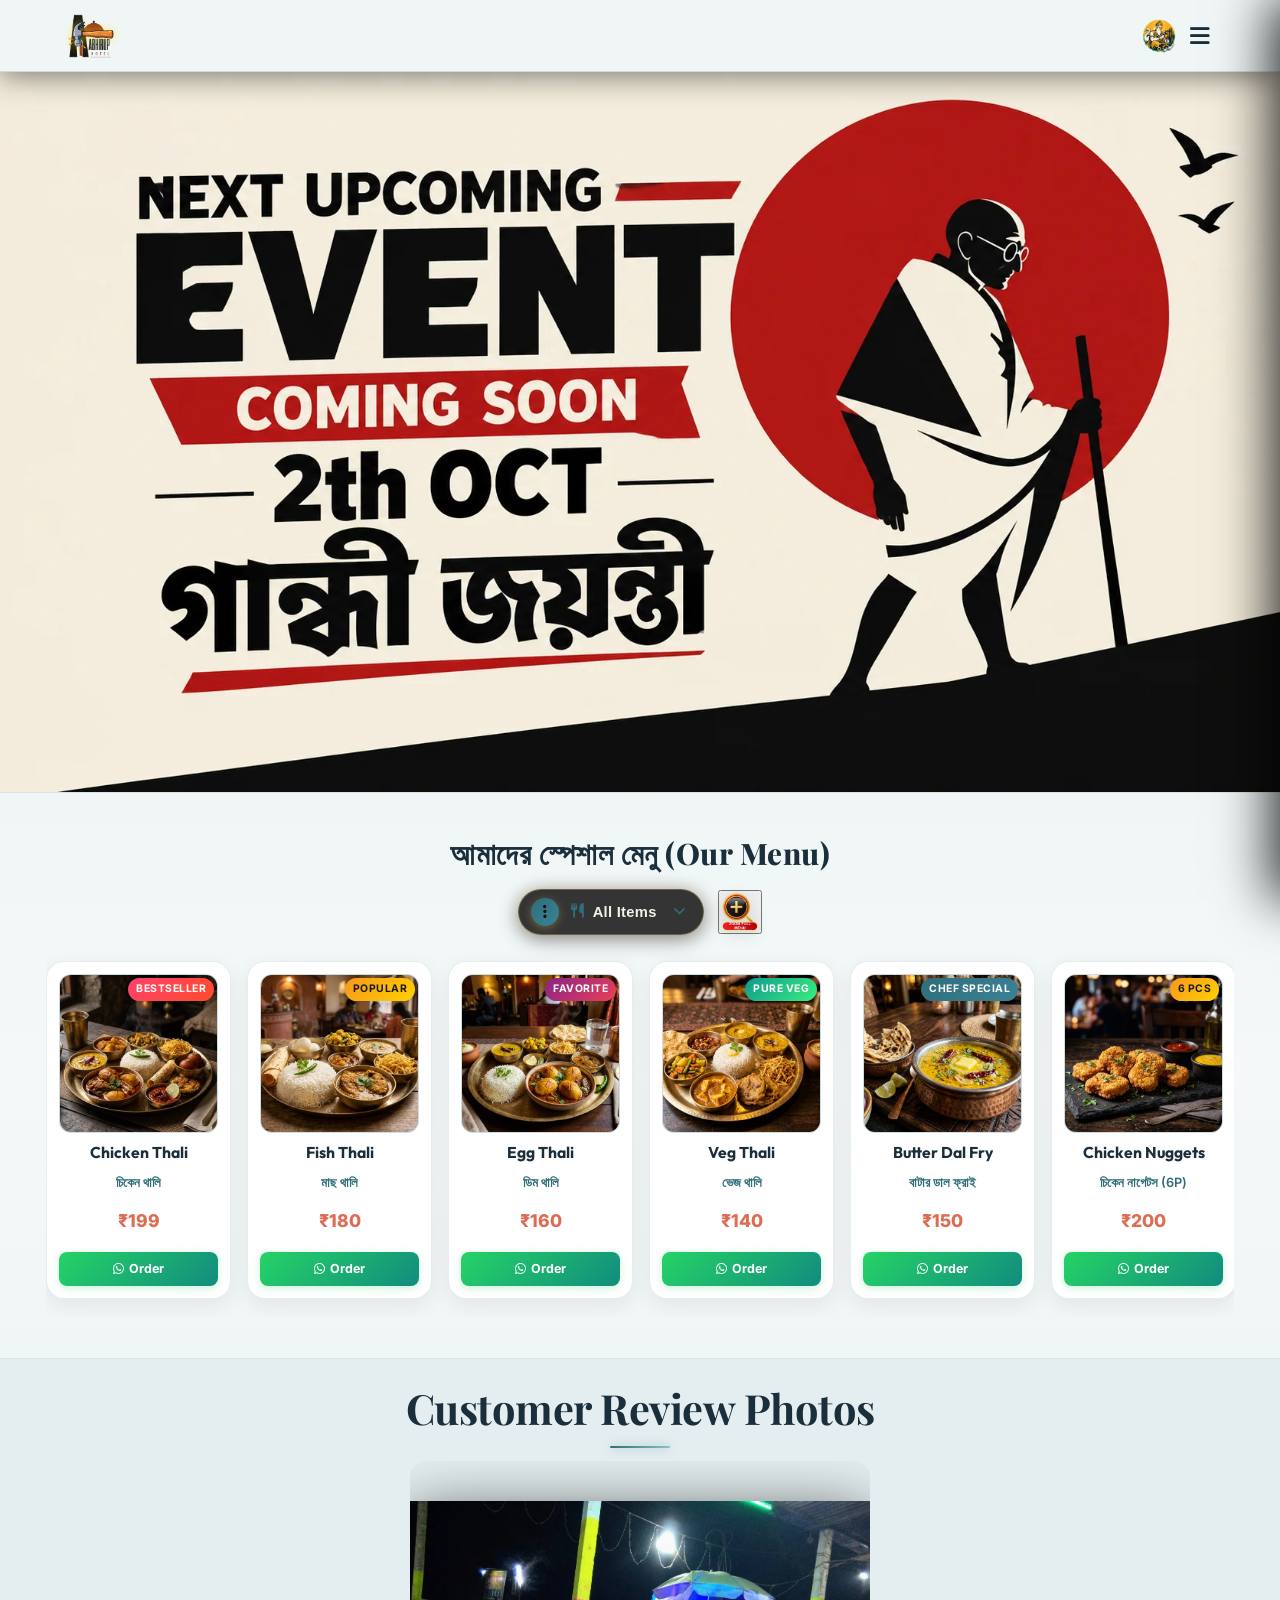
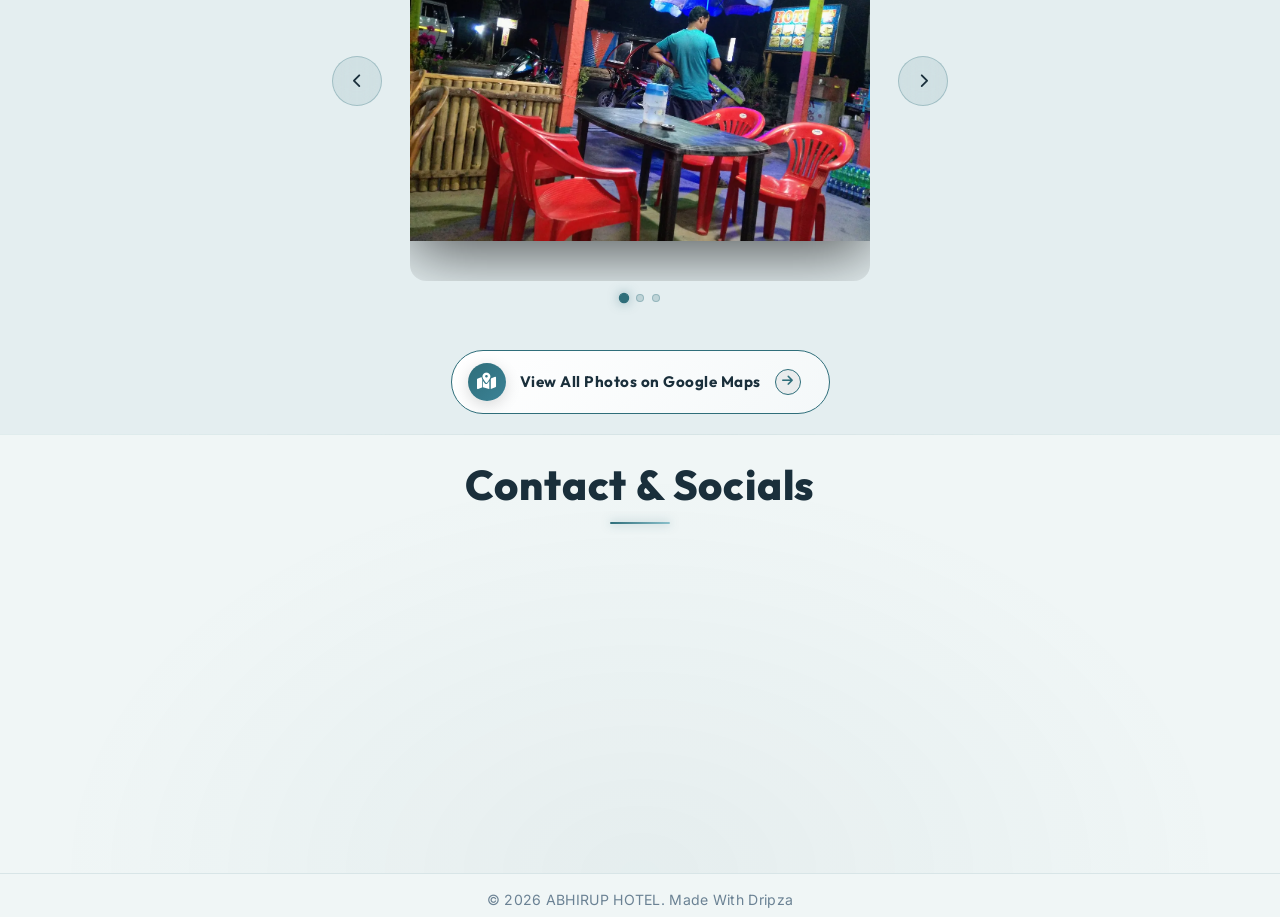
==== commit 7e0bcfe3: "perf: smooth scroll - passive listeners, momentum drag, remove backdrop-filter, pause animation on s" ====
--- a/index.html
+++ b/index.html
@@ -1,4 +1,4 @@
-<!DOCTYPE html>
+﻿<!DOCTYPE html>
 <html lang="bn">
 <head>
     <meta charset="UTF-8">
@@ -1135,6 +1135,6 @@
         </div>
     </div>
 
-    <script src="script.js"></script>
+    <script src="script.js?v=1.4"></script>
 </body>
 </html>
--- a/styles.css
+++ b/styles.css
@@ -2706,8 +2706,6 @@
     font-size: 0.92rem;
     font-weight: 600;
     cursor: pointer;
-    backdrop-filter: blur(12px);
-    -webkit-backdrop-filter: blur(12px);
     box-shadow: 0 4px 20px rgba(0, 0, 0, 0.45), 0 0 15px rgba(201, 162, 75, 0.15);
     transition: all 0.3s cubic-bezier(0.25, 0.8, 0.25, 1);
     user-select: none;
@@ -2829,6 +2827,9 @@
     padding-right: 4px;
     scrollbar-width: thin;
     scrollbar-color: rgba(201, 162, 75, 0.6) rgba(255, 255, 255, 0.05);
+    will-change: scroll-position;
+    transform: translateZ(0);
+    -webkit-transform: translateZ(0);
 }
 
 .menu-filter-dropdown-list::-webkit-scrollbar {
@@ -2988,7 +2989,7 @@
     overflow-x: auto;
     overflow-y: hidden;
     scroll-behavior: smooth;
-    scroll-snap-type: x mandatory;
+    scroll-snap-type: x proximity;
     -webkit-overflow-scrolling: touch;
     padding: 8px 6px 18px;
     width: 100%;
@@ -3029,12 +3030,12 @@
     padding: 12px;
     text-align: center;
     box-shadow: 0 6px 22px rgba(0, 0, 0, 0.07) !important;
-    backdrop-filter: blur(12px);
-    -webkit-backdrop-filter: blur(12px);
     transition: transform 0.35s cubic-bezier(0.2, 0.8, 0.2, 1), border-color 0.35s ease, box-shadow 0.35s ease;
     animation: floatMenuItem 4.5s ease-in-out infinite alternate;
     user-select: none;
     position: relative;
+    will-change: transform;
+    contain: layout style;
 }
 
 .food-menu-card:nth-child(even) { animation-delay: 0.8s; }
@@ -3278,8 +3279,6 @@
     position: absolute;
     inset: 0;
     background: rgba(0, 0, 0, 0.72);
-    backdrop-filter: blur(12px);
-    -webkit-backdrop-filter: blur(12px);
 }
 
 .full-menu-modal-container {
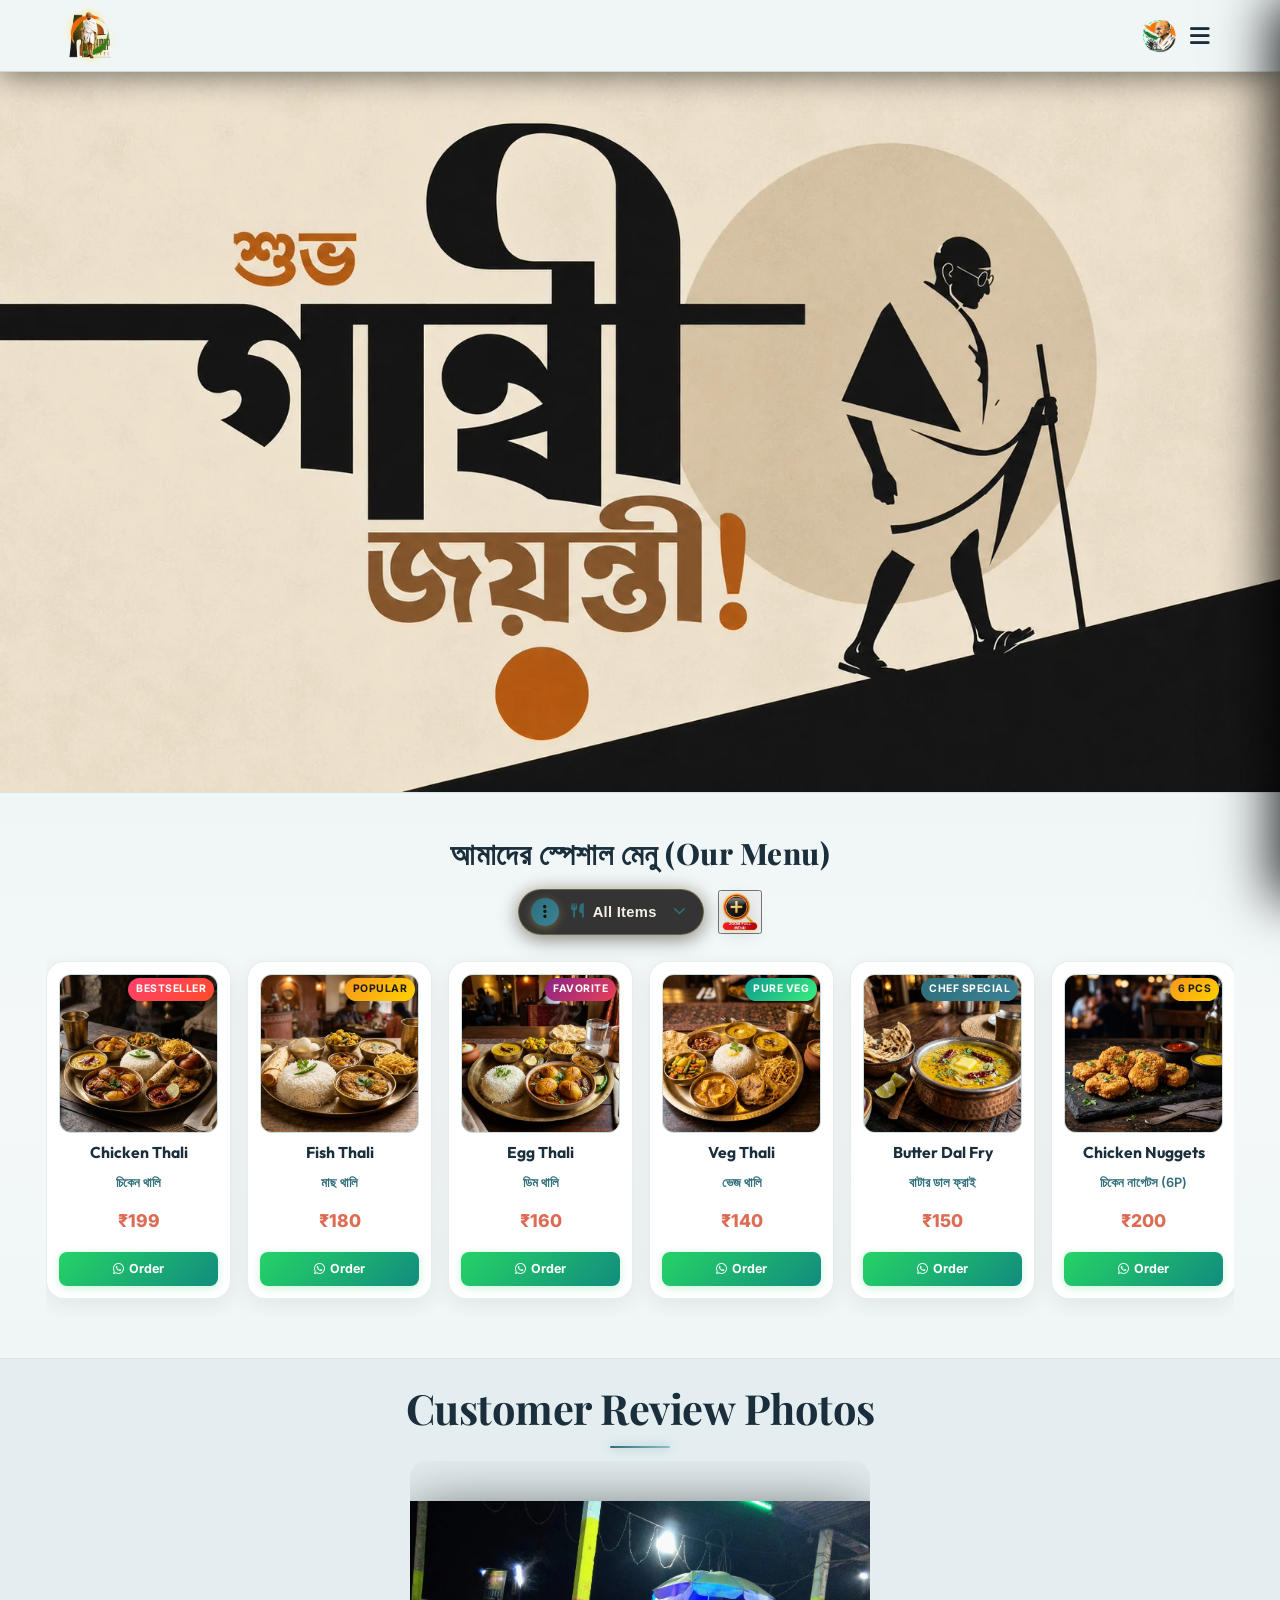
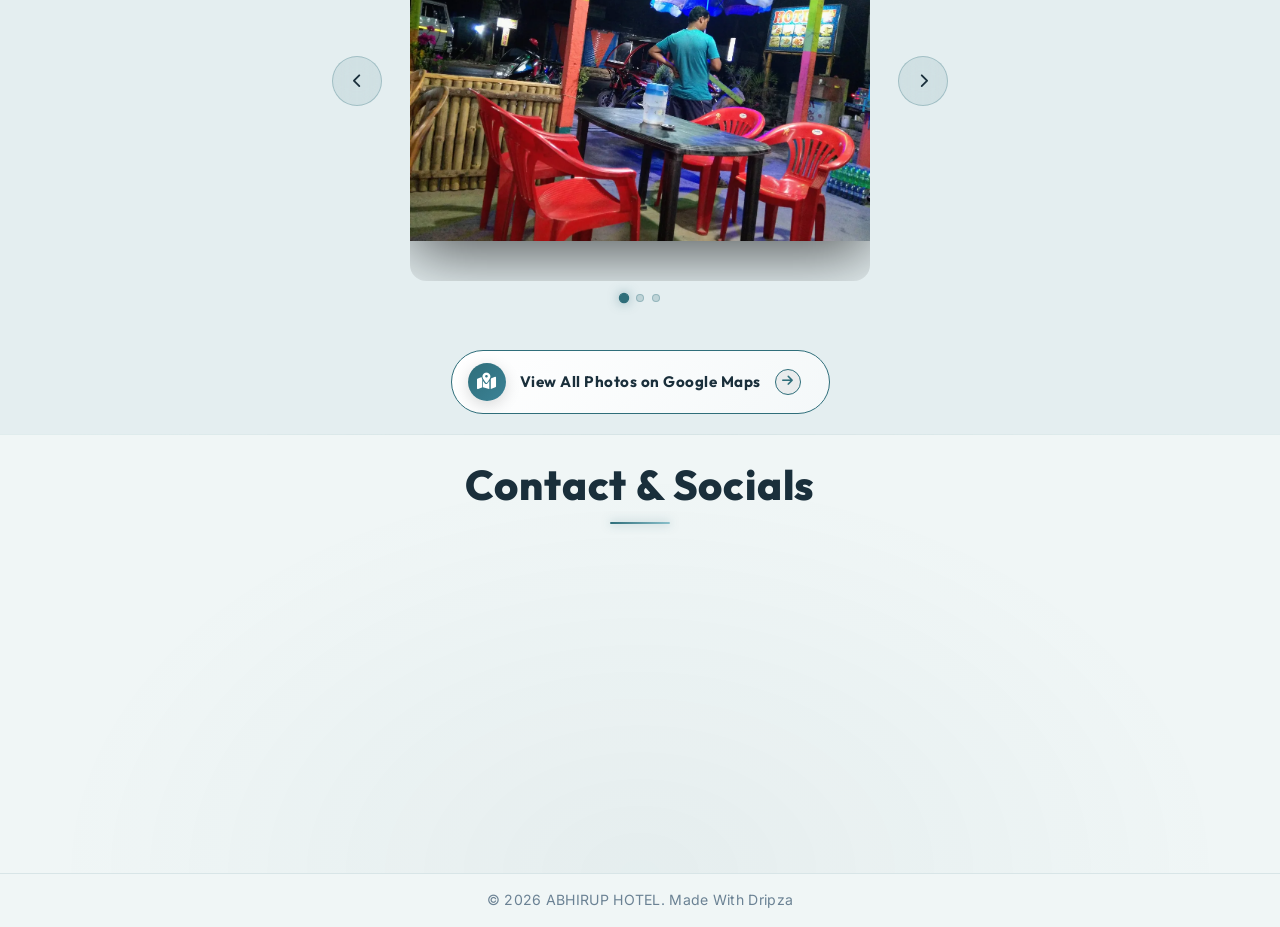
==== commit ad340dfe: "update: add Gandhi Jayanti assets and update header" ====
--- a/index.html
+++ b/index.html
@@ -24,13 +24,13 @@
         <div class="logo-container">
             <img src="assets/abhirup_hotel_logo.webp" alt="ABHIRUP HOTEL Logo" class="logo-brand-img">
             <div class="logo-text-wrapper">
-                <span class="animated-football-header" title="Ganesh Chaturthi Special">
-                    <img src="assets/ganesh_run_icon.webp" alt="Ganesh Run Icon" style="object-fit: contain; filter: drop-shadow(0 0 5px rgba(255, 215, 0, 0.6));">
+                <span class="animated-football-header" title="Gandhi Jayanti Special">
+                    <img src="assets/gandhi_jayanti_run_icon.webp" alt="Gandhi Jayanti Run Icon" style="object-fit: contain; filter: drop-shadow(0 0 5px rgba(255, 215, 0, 0.6));">
                 </span>
                 <span class="logo-text">ABHIRUP HOTEL</span>
             </div>
         </div>
-        <span class="rath-yatra-header-text">শুভ বিশ্বকর্মা পূজা!</span>
+        <span class="rath-yatra-header-text">শুভ গান্ধী জয়ন্তী!</span>
         <ul class="nav-links">
             <li><a href="#home">Home</a></li>
             <li><a href="#menu">Menu</a></li>
@@ -39,10 +39,10 @@
         </ul>
         <div class="navbar-actions">
             <!-- Rakhi Purnima Button for Poster -->
-            <button class="fifa-btn" id="open-promo-modal-direct-btn" title="Show Ganesh Chaturthi Special Poster">
+            <button class="fifa-btn" id="open-promo-modal-direct-btn" title="Show Gandhi Jayanti Special Poster">
                 <div class="fifa-container">
                     <div class="fifa-magic-ring"></div>
-                    <img src="assets/ganesh_icon.webp" alt="Ganesh Special" class="fifa-svg" style="object-fit: contain;">
+                    <img src="assets/gandhi_jayanti_icon.webp" alt="Gandhi Jayanti Special" class="fifa-svg" style="object-fit: contain;">
                 </div>
             </button>
             
@@ -55,7 +55,7 @@
     <!-- Hero Section -->
     <section id="home" class="hero">
         <div class="hero-bg banner-box">
-            <img src="assets/aj_restaurant_banner_1.webp" alt="AJ Restaurant & Cafe Banner" class="active">
+            <img src="assets/gandhi_jayanti_banner_1.webp" alt="Gandhi Jayanti Banner" class="active">
             <img src="assets/hero_banner_1.webp" alt="ABHIRUP HOTEL Banner 1">
             <img src="assets/hero_banner_2.webp" alt="ABHIRUP HOTEL Banner 2">
             <img src="assets/hero_banner_3.webp" alt="ABHIRUP HOTEL Banner 3">
--- a/styles.css
+++ b/styles.css
@@ -2991,6 +2991,7 @@
     scroll-behavior: smooth;
     scroll-snap-type: x proximity;
     -webkit-overflow-scrolling: touch;
+    touch-action: pan-x pan-y;
     padding: 8px 6px 18px;
     width: 100%;
     cursor: grab;
@@ -4086,3 +4087,10 @@
         font-size: 0.7rem;
     }
 }
+
+/* Mobile touch vertical page scroll compatibility */
+.main-menu-scroll-wrapper,
+.main-menu-scroll-track,
+.main-menu-scroll-track .food-menu-card {
+    touch-action: pan-x pan-y !important;
+}
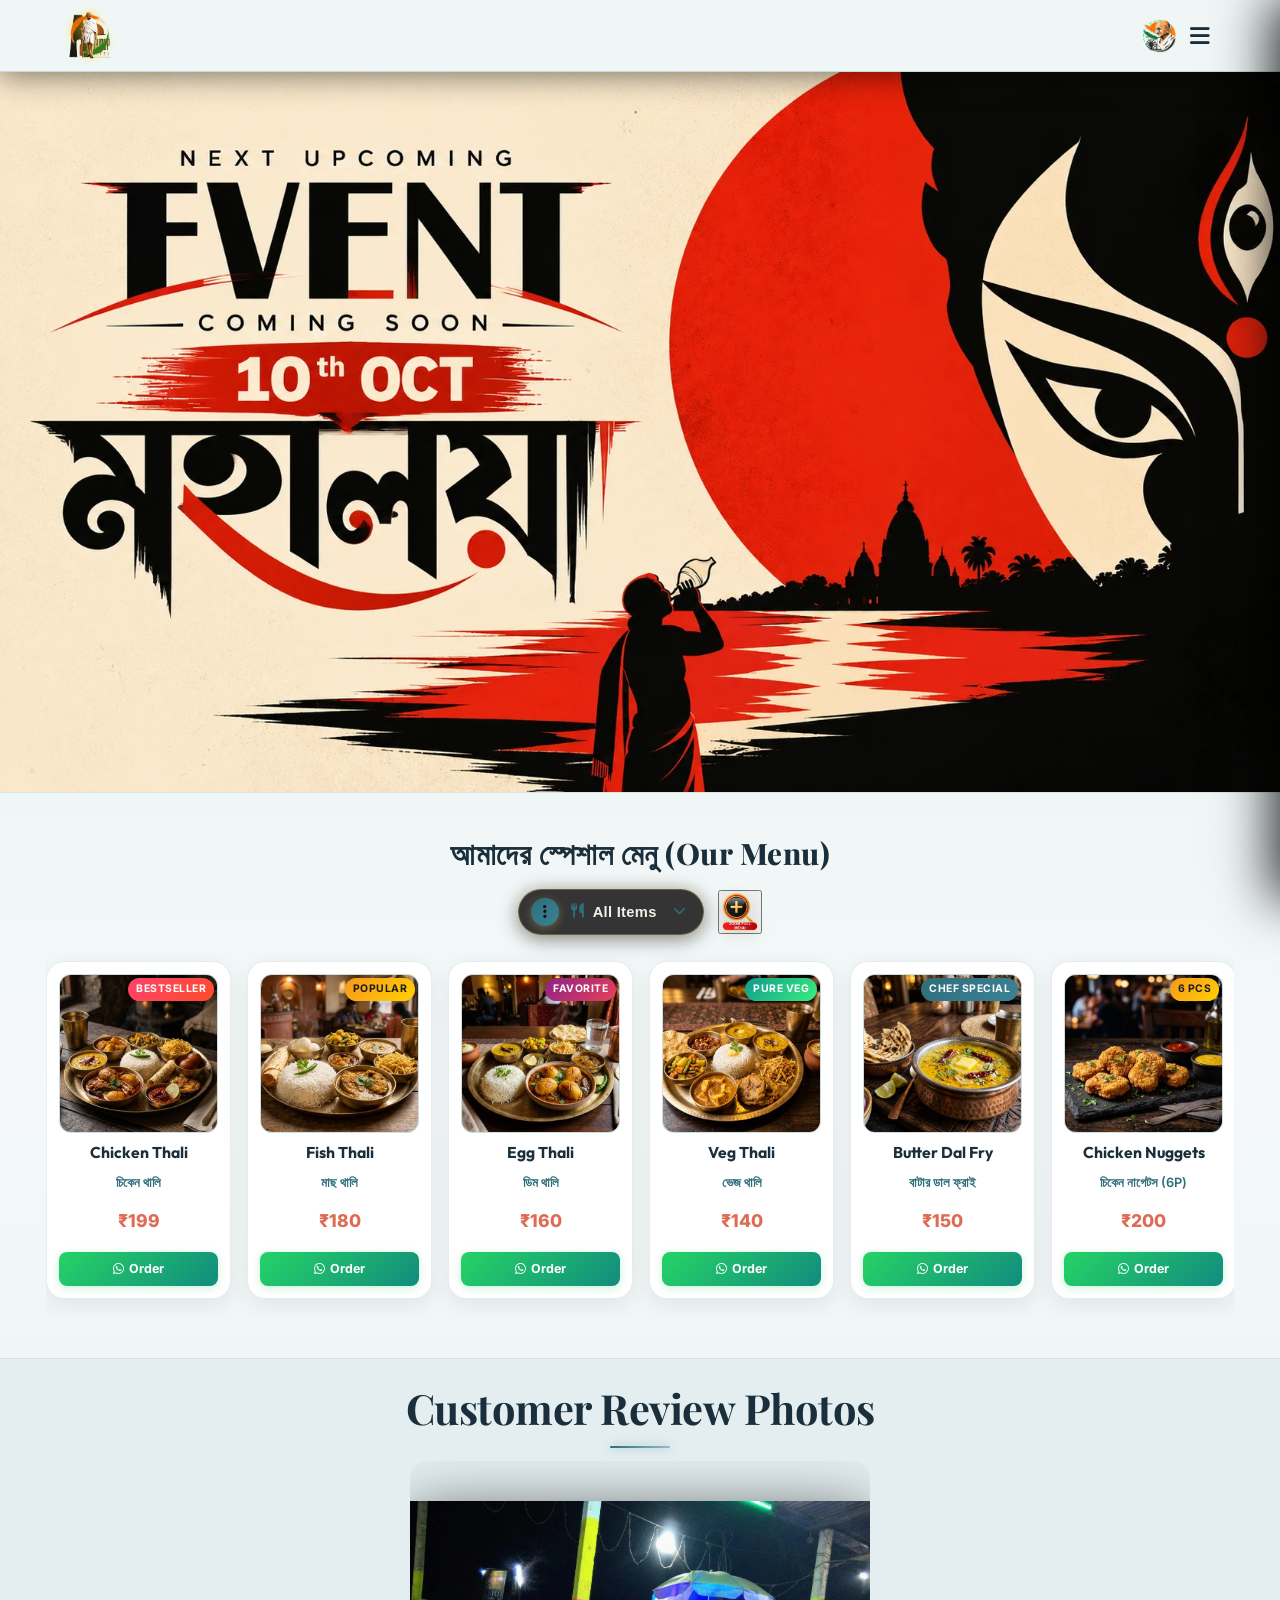
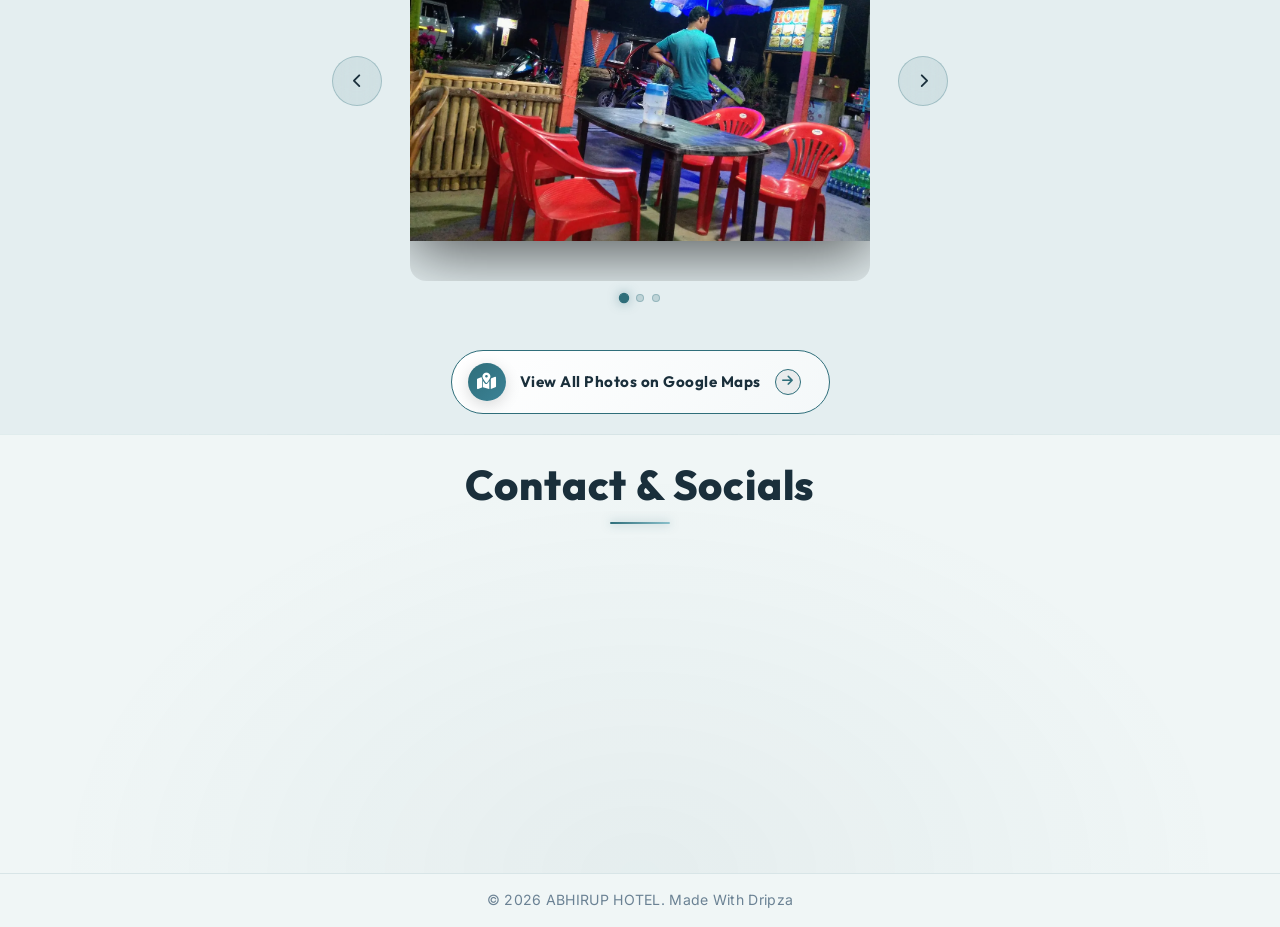
==== commit ebfac78f: "Update website content and assets" ====
--- a/index.html
+++ b/index.html
@@ -30,7 +30,7 @@
                 <span class="logo-text">ABHIRUP HOTEL</span>
             </div>
         </div>
-        <span class="rath-yatra-header-text">শুভ গান্ধী জয়ন্তী!</span>
+        <span class="rath-yatra-header-text">hello evryone</span>
         <ul class="nav-links">
             <li><a href="#home">Home</a></li>
             <li><a href="#menu">Menu</a></li>
@@ -55,7 +55,7 @@
     <!-- Hero Section -->
     <section id="home" class="hero">
         <div class="hero-bg banner-box">
-            <img src="assets/gandhi_jayanti_banner_1.webp" alt="Gandhi Jayanti Banner" class="active">
+            <img src="assets/mahalaya_festival_banner_1.webp" alt="Mahalaya Festival Banner" class="active">
             <img src="assets/hero_banner_1.webp" alt="ABHIRUP HOTEL Banner 1">
             <img src="assets/hero_banner_2.webp" alt="ABHIRUP HOTEL Banner 2">
             <img src="assets/hero_banner_3.webp" alt="ABHIRUP HOTEL Banner 3">
--- a/styles.css
+++ b/styles.css
@@ -1121,6 +1121,7 @@
     font-weight: 800;
     letter-spacing: 0.5px;
     color: #8B1A1A;
+    text-shadow: 0 1px 2px rgba(0, 0, 0, 0.15);
     white-space: nowrap;
     opacity: 0;
     pointer-events: none;
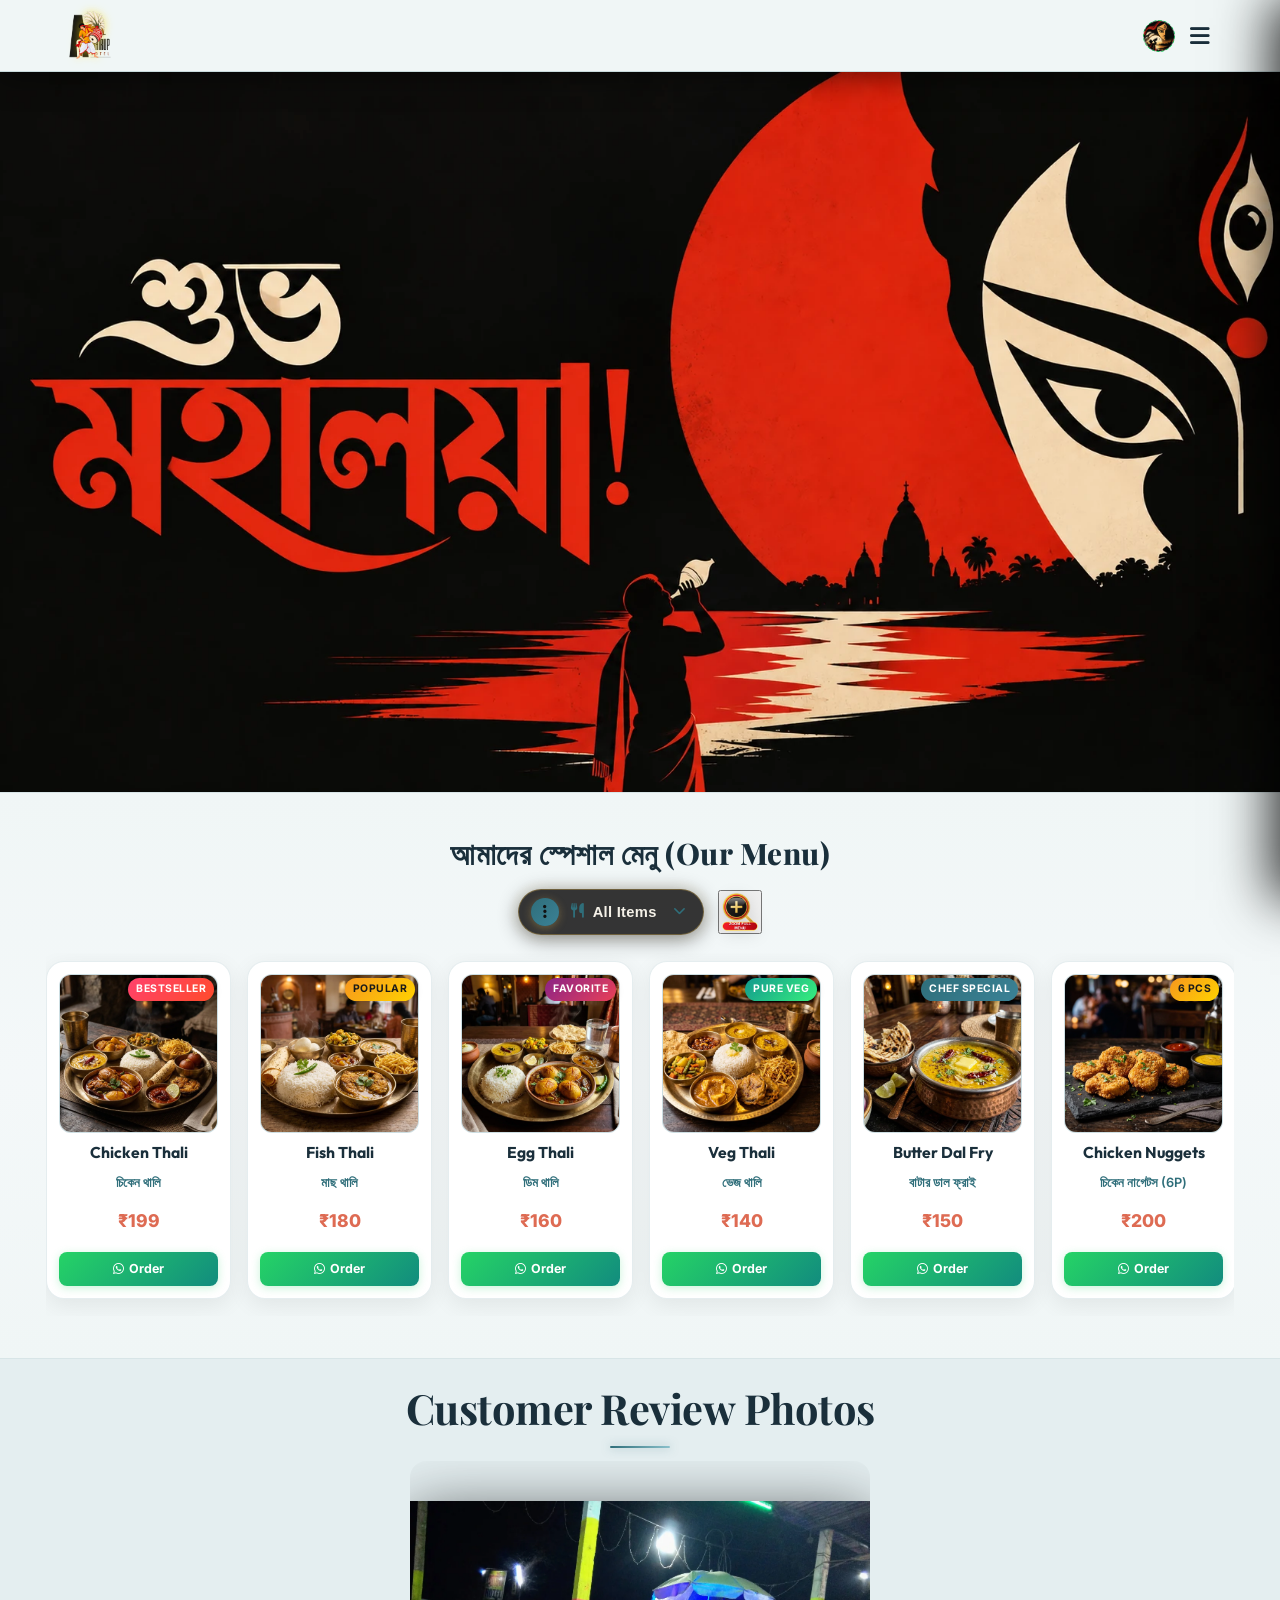
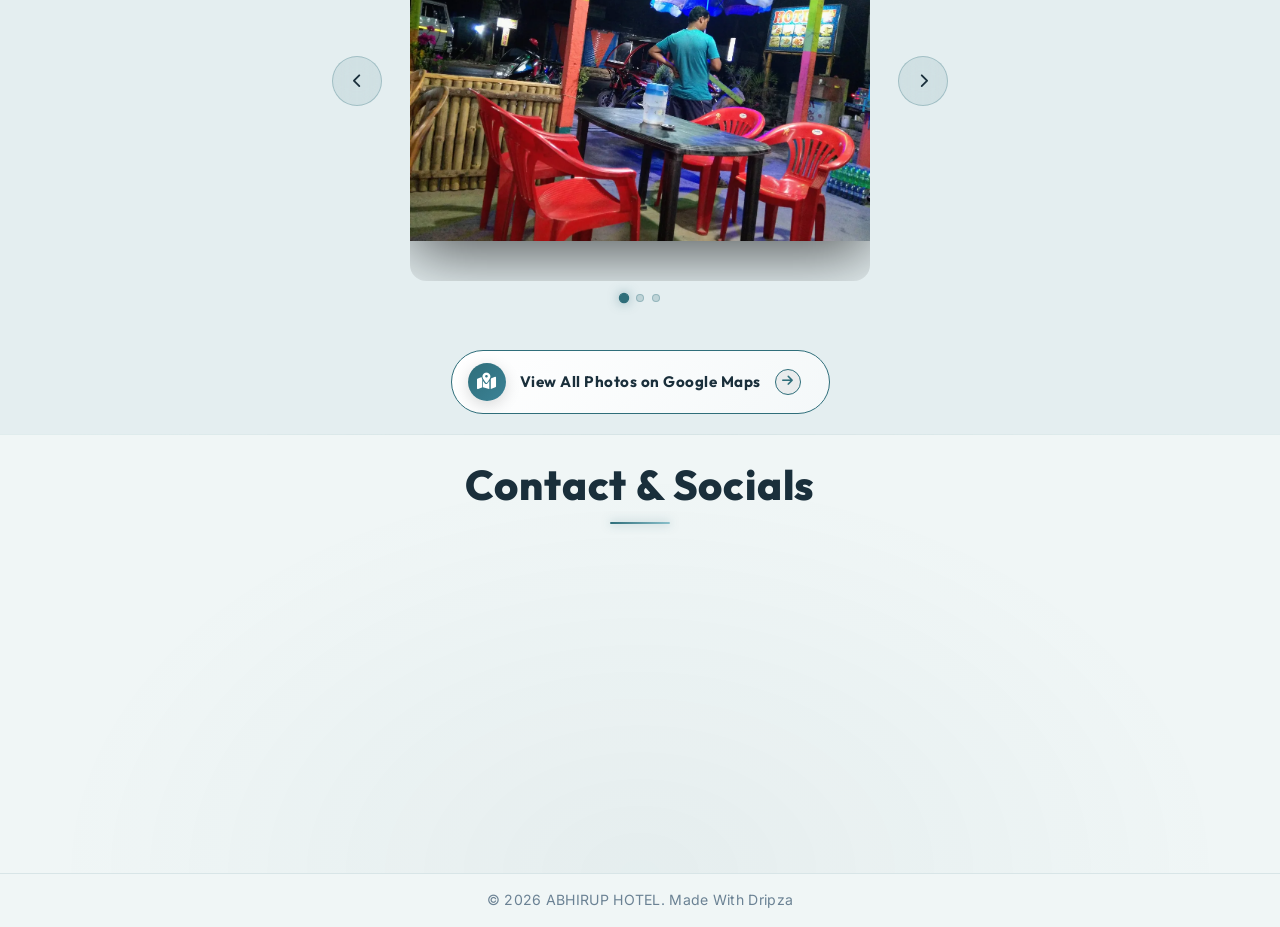
==== commit 5c20d913: "Update: Mahalaya festival banner and web icons" ====
--- a/index.html
+++ b/index.html
@@ -1,4 +1,4 @@
-﻿<!DOCTYPE html>
+<!DOCTYPE html>
 <html lang="bn">
 <head>
     <meta charset="UTF-8">
@@ -24,13 +24,13 @@
         <div class="logo-container">
             <img src="assets/abhirup_hotel_logo.webp" alt="ABHIRUP HOTEL Logo" class="logo-brand-img">
             <div class="logo-text-wrapper">
-                <span class="animated-football-header" title="Gandhi Jayanti Special">
-                    <img src="assets/gandhi_jayanti_run_icon.webp" alt="Gandhi Jayanti Run Icon" style="object-fit: contain; filter: drop-shadow(0 0 5px rgba(255, 215, 0, 0.6));">
+                <span class="animated-football-header" title="Mahalaya Special">
+                    <img src="assets/mahalaya_web_run_icon.webp" alt="Mahalaya Run Icon" style="object-fit: contain; filter: drop-shadow(0 0 5px rgba(255, 215, 0, 0.6));">
                 </span>
                 <span class="logo-text">ABHIRUP HOTEL</span>
             </div>
         </div>
-        <span class="rath-yatra-header-text">hello evryone</span>
+        <span class="rath-yatra-header-text">শুভ মহালয়া!</span>
         <ul class="nav-links">
             <li><a href="#home">Home</a></li>
             <li><a href="#menu">Menu</a></li>
@@ -39,10 +39,10 @@
         </ul>
         <div class="navbar-actions">
             <!-- Rakhi Purnima Button for Poster -->
-            <button class="fifa-btn" id="open-promo-modal-direct-btn" title="Show Gandhi Jayanti Special Poster">
+            <button class="fifa-btn" id="open-promo-modal-direct-btn" title="Show Mahalaya Special Poster">
                 <div class="fifa-container">
                     <div class="fifa-magic-ring"></div>
-                    <img src="assets/gandhi_jayanti_icon.webp" alt="Gandhi Jayanti Special" class="fifa-svg" style="object-fit: contain;">
+                    <img src="assets/mahalaya_web_icon.webp" alt="Mahalaya Special" class="fifa-svg" style="object-fit: contain;">
                 </div>
             </button>
             
@@ -55,7 +55,7 @@
     <!-- Hero Section -->
     <section id="home" class="hero">
         <div class="hero-bg banner-box">
-            <img src="assets/mahalaya_festival_banner_1.webp" alt="Mahalaya Festival Banner" class="active">
+            <img src="assets/festival_special_banner_1.webp" alt="Mahalaya Festival Banner" class="active">
             <img src="assets/hero_banner_1.webp" alt="ABHIRUP HOTEL Banner 1">
             <img src="assets/hero_banner_2.webp" alt="ABHIRUP HOTEL Banner 2">
             <img src="assets/hero_banner_3.webp" alt="ABHIRUP HOTEL Banner 3">
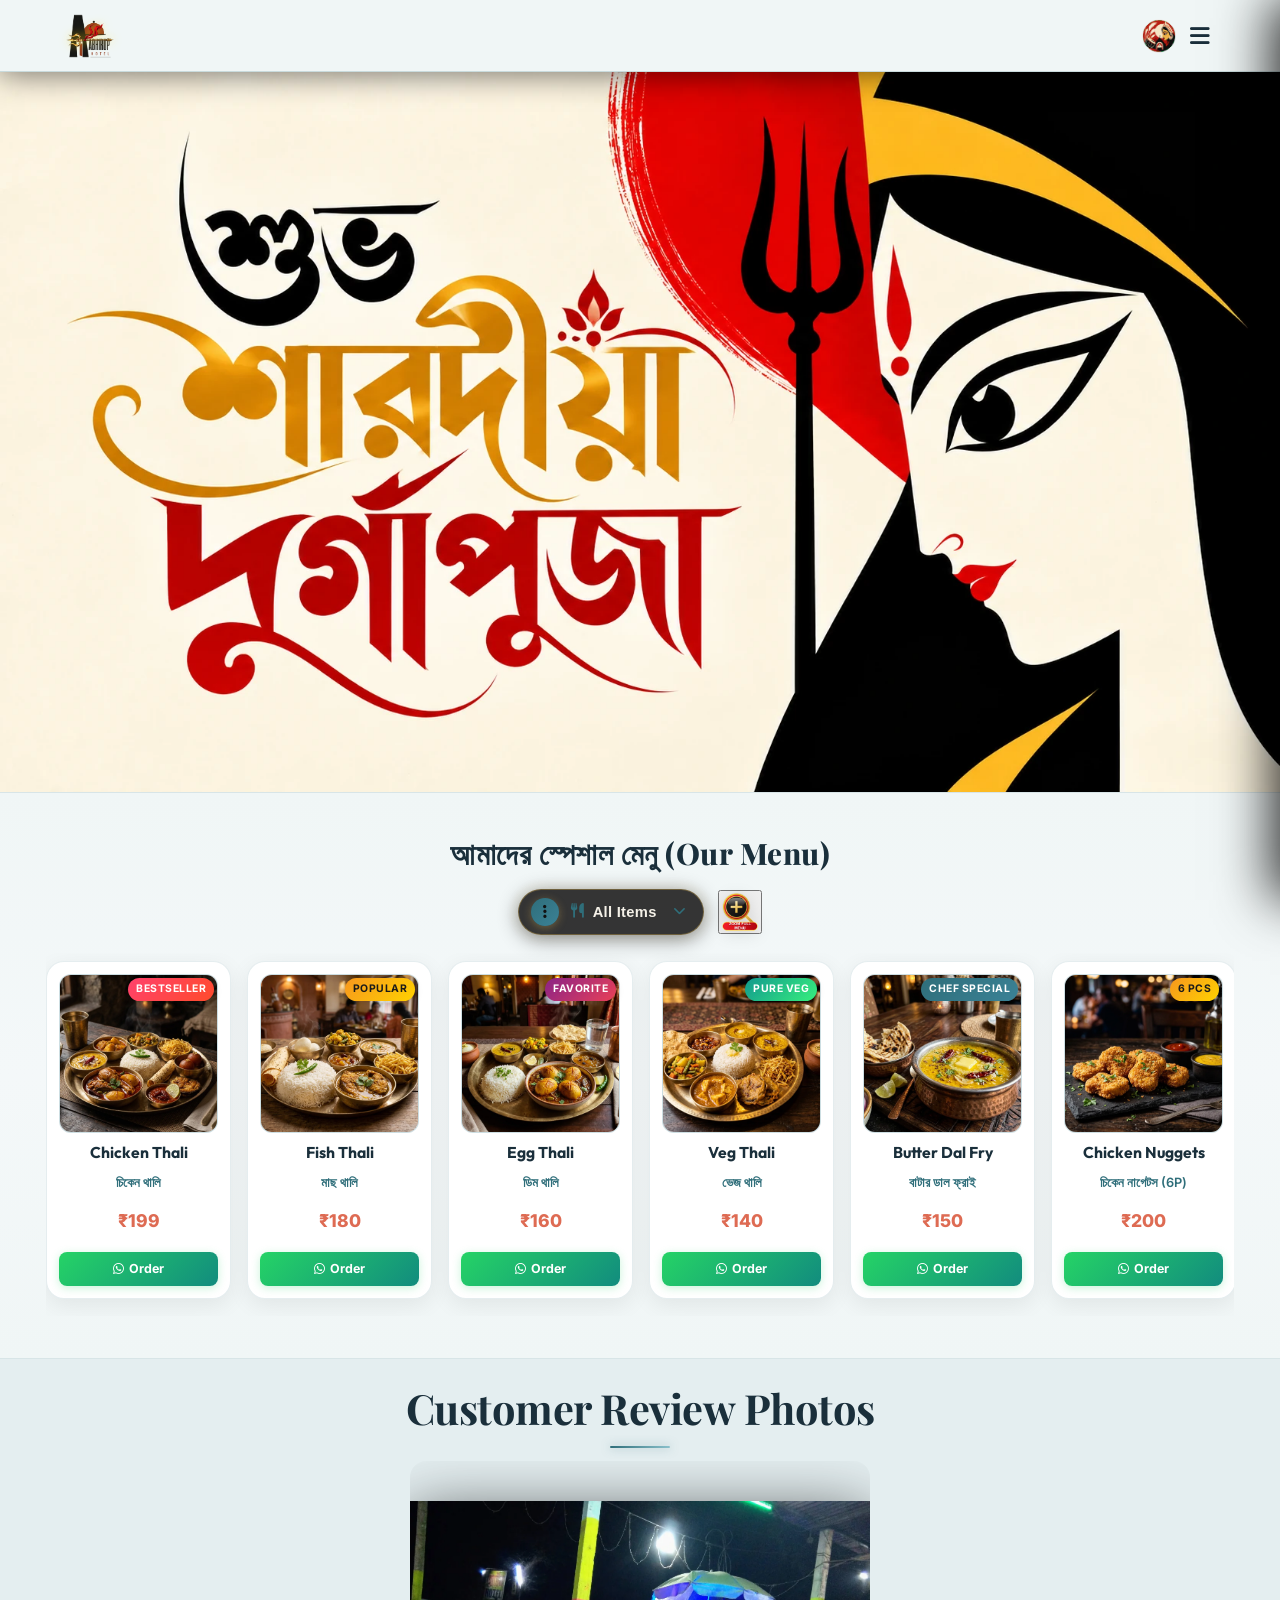
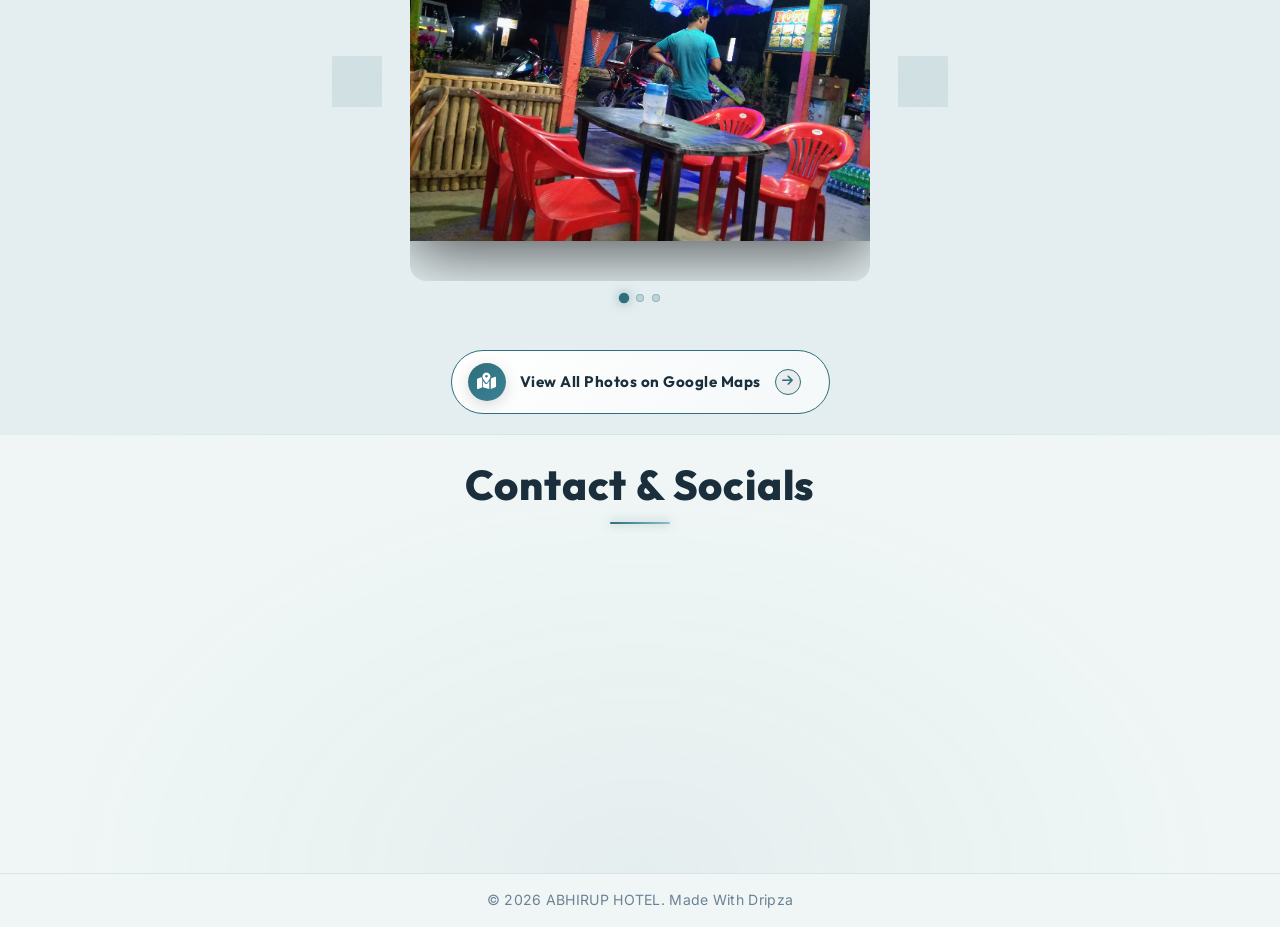
==== commit 44dadd89: "update" ====
--- a/index.html
+++ b/index.html
@@ -1,4 +1,4 @@
-<!DOCTYPE html>
+﻿<!DOCTYPE html>
 <html lang="bn">
 <head>
     <meta charset="UTF-8">
@@ -25,12 +25,12 @@
             <img src="assets/abhirup_hotel_logo.webp" alt="ABHIRUP HOTEL Logo" class="logo-brand-img">
             <div class="logo-text-wrapper">
                 <span class="animated-football-header" title="Mahalaya Special">
-                    <img src="assets/mahalaya_web_run_icon.webp" alt="Mahalaya Run Icon" style="object-fit: contain; filter: drop-shadow(0 0 5px rgba(255, 215, 0, 0.6));">
+                    <img src="assets/durga_puja_web_run_icon.webp" alt="Mahalaya Run Icon" style="object-fit: contain; filter: drop-shadow(0 0 5px rgba(255, 215, 0, 0.6));">
                 </span>
                 <span class="logo-text">ABHIRUP HOTEL</span>
             </div>
         </div>
-        <span class="rath-yatra-header-text">শুভ মহালয়া!</span>
+        <span class="rath-yatra-header-text">শুভ শারদীয়া দুর্গাপূজা</span>
         <ul class="nav-links">
             <li><a href="#home">Home</a></li>
             <li><a href="#menu">Menu</a></li>
@@ -42,7 +42,7 @@
             <button class="fifa-btn" id="open-promo-modal-direct-btn" title="Show Mahalaya Special Poster">
                 <div class="fifa-container">
                     <div class="fifa-magic-ring"></div>
-                    <img src="assets/mahalaya_web_icon.webp" alt="Mahalaya Special" class="fifa-svg" style="object-fit: contain;">
+                    <img src="assets/durga_puja_web_icon.webp" alt="Mahalaya Special" class="fifa-svg" style="object-fit: contain;">
                 </div>
             </button>
             
@@ -55,7 +55,7 @@
     <!-- Hero Section -->
     <section id="home" class="hero">
         <div class="hero-bg banner-box">
-            <img src="assets/festival_special_banner_1.webp" alt="Mahalaya Festival Banner" class="active">
+            <img src="assets/modern_durga_puja_greeting_banner.webp" alt="Durga Puja Festival Banner" class="active">
             <img src="assets/hero_banner_1.webp" alt="ABHIRUP HOTEL Banner 1">
             <img src="assets/hero_banner_2.webp" alt="ABHIRUP HOTEL Banner 2">
             <img src="assets/hero_banner_3.webp" alt="ABHIRUP HOTEL Banner 3">
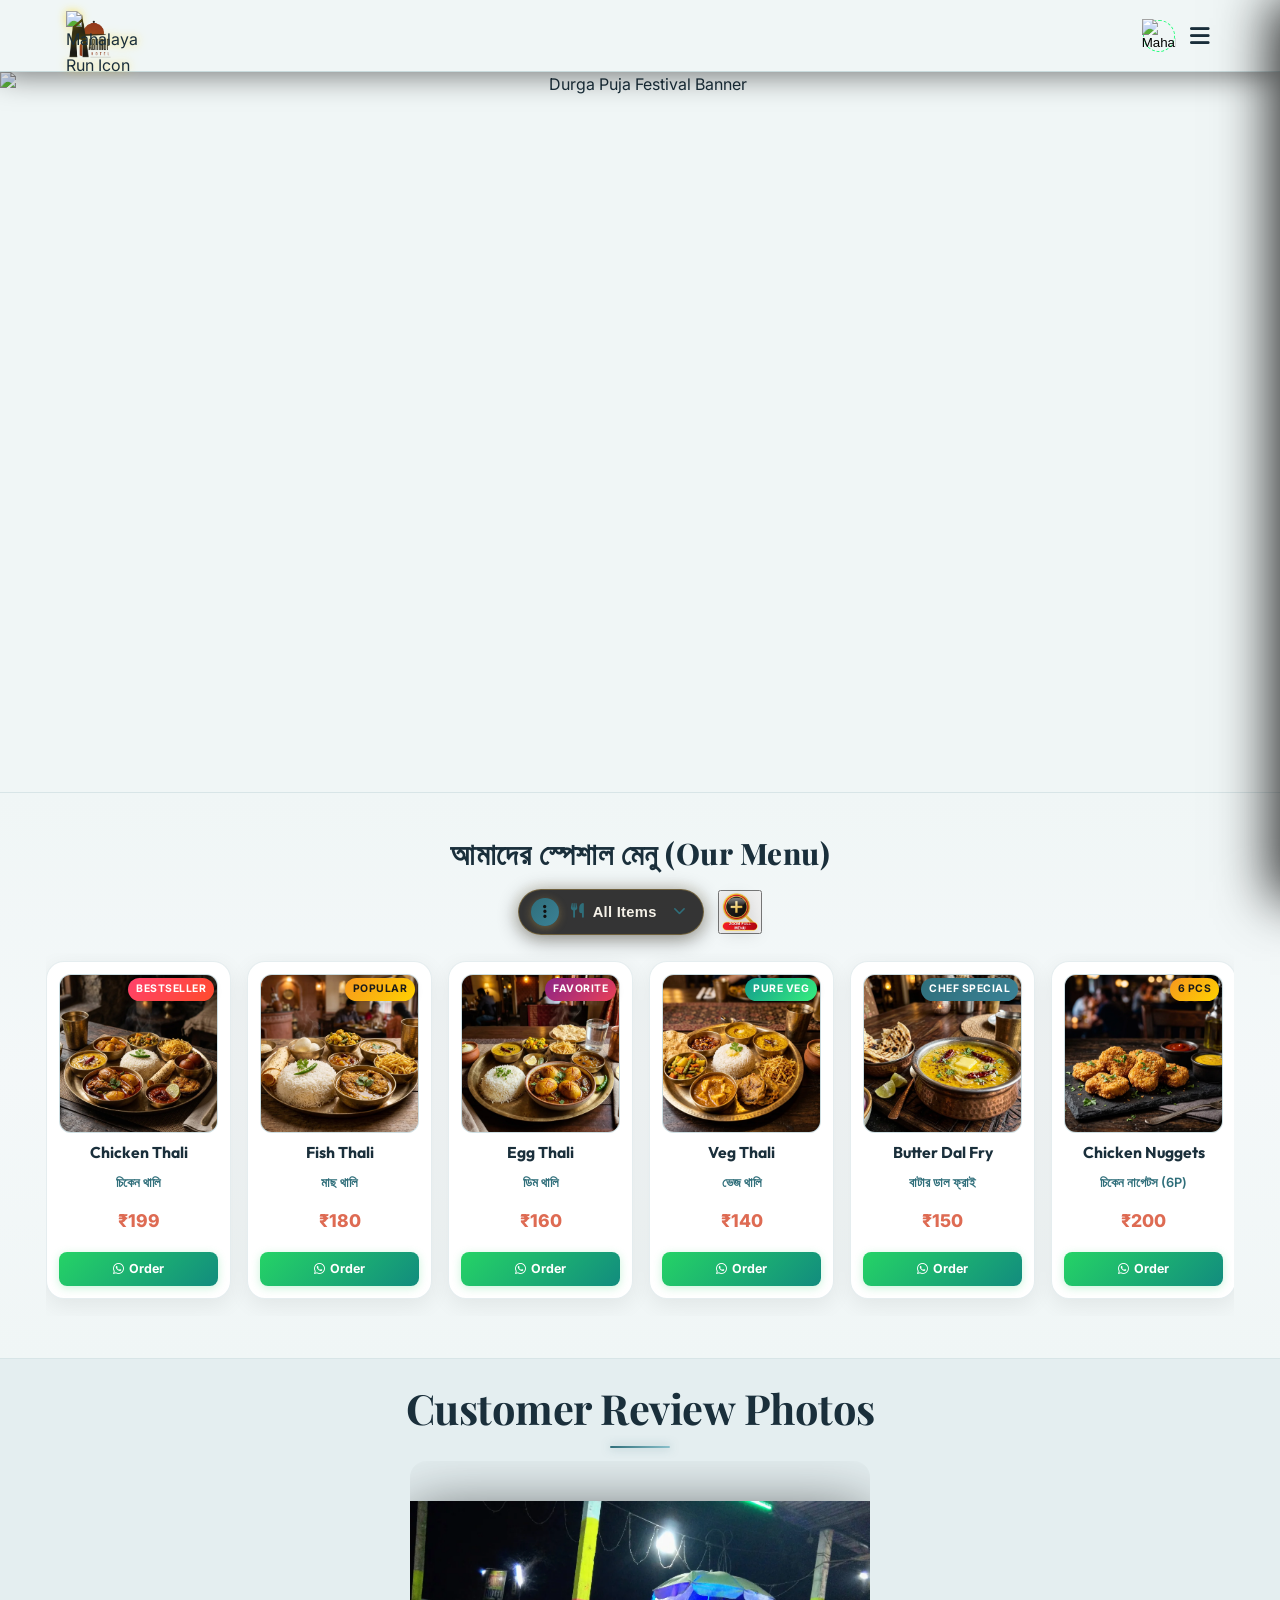
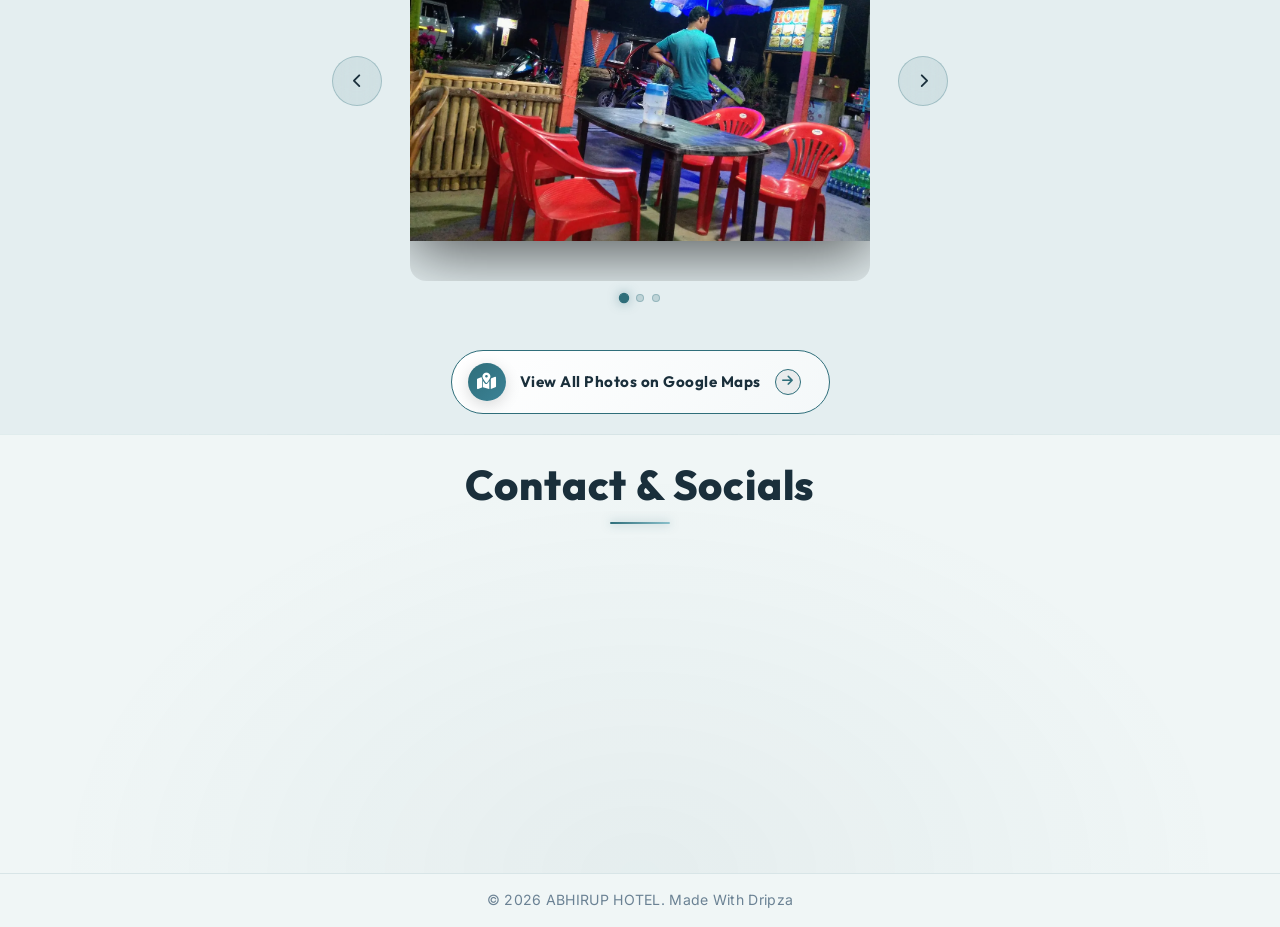
==== commit 06a0d21d: "update" ====
--- a/index.html
+++ b/index.html
@@ -25,12 +25,12 @@
             <img src="assets/abhirup_hotel_logo.webp" alt="ABHIRUP HOTEL Logo" class="logo-brand-img">
             <div class="logo-text-wrapper">
                 <span class="animated-football-header" title="Mahalaya Special">
-                    <img src="assets/durga_puja_web_run_icon.webp" alt="Mahalaya Run Icon" style="object-fit: contain; filter: drop-shadow(0 0 5px rgba(255, 215, 0, 0.6));">
+                    <img src="assets/lakshmi_puja_web_run_icon.webp" alt="Mahalaya Run Icon" style="object-fit: contain; filter: drop-shadow(0 0 5px rgba(255, 215, 0, 0.6));">
                 </span>
                 <span class="logo-text">ABHIRUP HOTEL</span>
             </div>
         </div>
-        <span class="rath-yatra-header-text">শুভ শারদীয়া দুর্গাপূজা</span>
+        <span class="rath-yatra-header-text">শুভ লক্ষ্মীপূজা</span>
         <ul class="nav-links">
             <li><a href="#home">Home</a></li>
             <li><a href="#menu">Menu</a></li>
@@ -42,7 +42,7 @@
             <button class="fifa-btn" id="open-promo-modal-direct-btn" title="Show Mahalaya Special Poster">
                 <div class="fifa-container">
                     <div class="fifa-magic-ring"></div>
-                    <img src="assets/durga_puja_web_icon.webp" alt="Mahalaya Special" class="fifa-svg" style="object-fit: contain;">
+                    <img src="assets/lakshmi_puja_web_icon.webp" alt="Mahalaya Special" class="fifa-svg" style="object-fit: contain;">
                 </div>
             </button>
             
@@ -55,7 +55,7 @@
     <!-- Hero Section -->
     <section id="home" class="hero">
         <div class="hero-bg banner-box">
-            <img src="assets/modern_durga_puja_greeting_banner.webp" alt="Durga Puja Festival Banner" class="active">
+            <img src="assets/lakshmi_puja_greeting_banner.webp" alt="Durga Puja Festival Banner" class="active">
             <img src="assets/hero_banner_1.webp" alt="ABHIRUP HOTEL Banner 1">
             <img src="assets/hero_banner_2.webp" alt="ABHIRUP HOTEL Banner 2">
             <img src="assets/hero_banner_3.webp" alt="ABHIRUP HOTEL Banner 3">
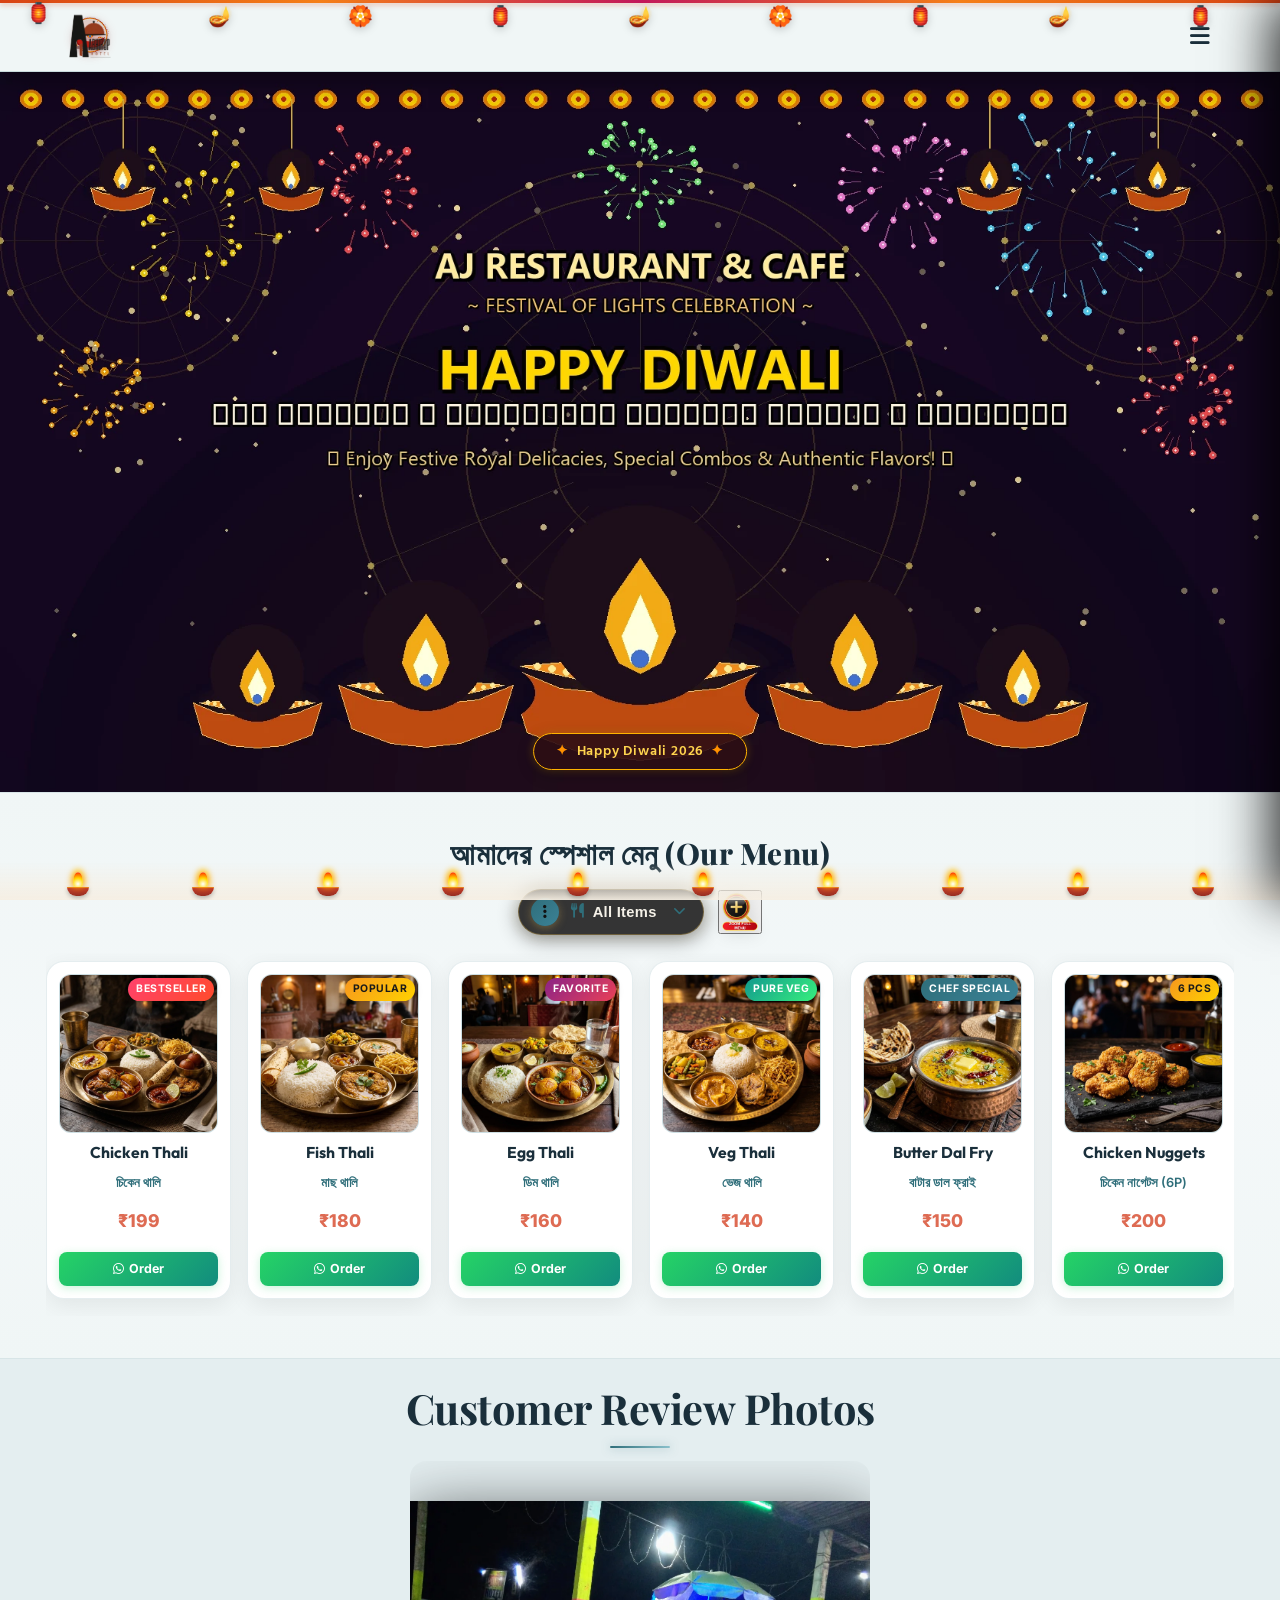
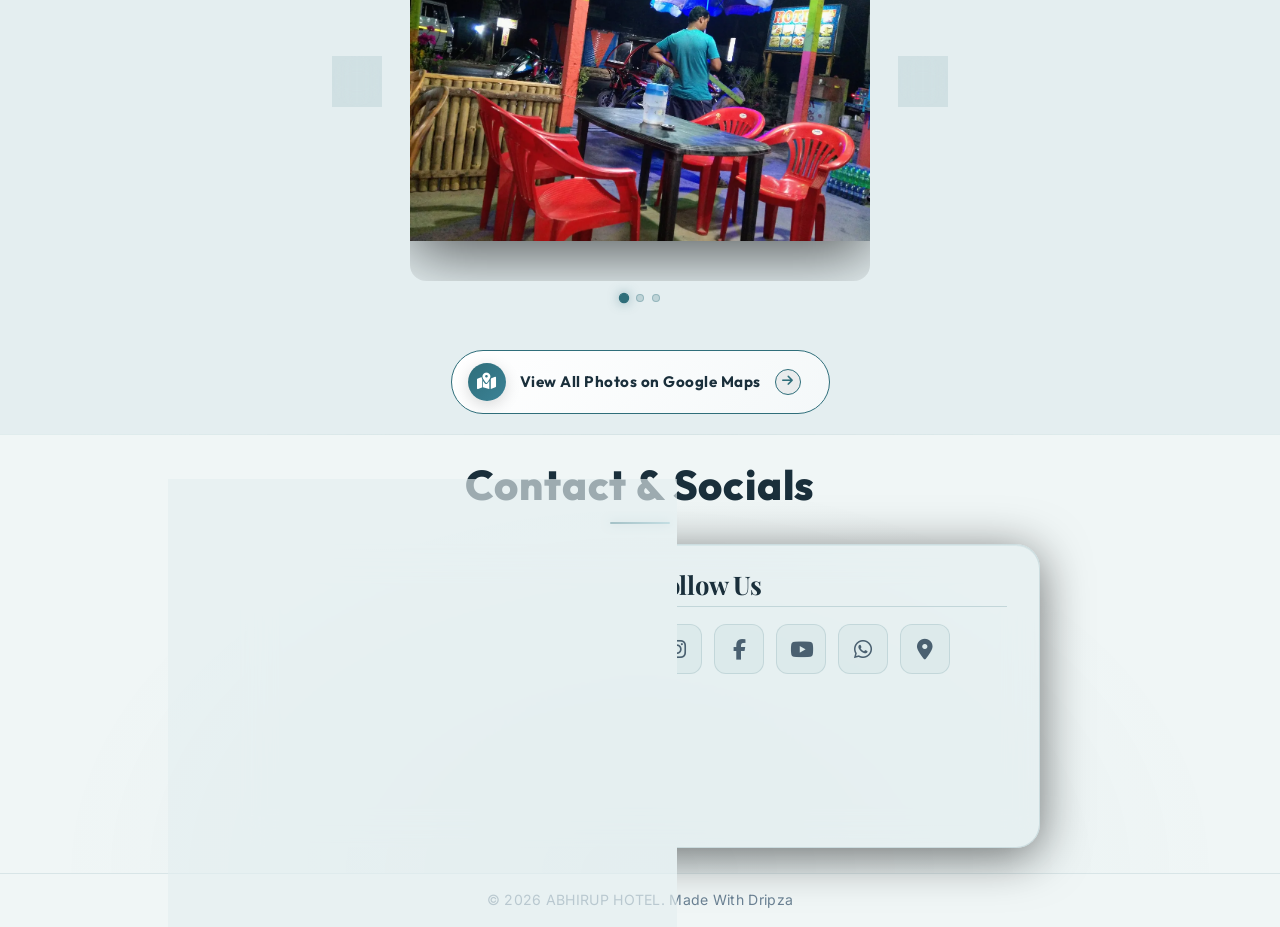
==== commit e81ceaf8: "update" ====
--- a/index.html
+++ b/index.html
@@ -5,14 +5,15 @@
     <meta name="viewport" content="width=device-width, initial-scale=1.0">
     <title>ABHIRUP HOTEL</title>
     <link rel="icon" type="image/png" href="assets/abhirup_hotel_logo.webp">
-    <link href="https://fonts.googleapis.com/css2?family=Playfair+Display:wght@400;600;700;800&family=Outfit:wght@300;400;600;800&family=Inter:wght@300;400;500;600&display=swap" rel="stylesheet">
+    <link href="https://fonts.googleapis.com/css2?family=Playfair+Display:wght@400;600;700;800&family=Outfit:wght@300;400;600;800&family=Inter:wght@300;400;500;600&family=Hind+Siliguri:wght@400;600;700&display=swap" rel="stylesheet">
     <link rel="stylesheet" href="https://cdnjs.cloudflare.com/ajax/libs/font-awesome/6.4.0/css/all.min.css">
     <link rel="stylesheet" href="styles.css?v=1.3">
 </head>
-<body class="no-scroll">
+<body class="no-scroll diwali-theme">
     <!-- Preloader Screen -->
     <div id="preloader">
         <div class="preloader-content">
+            <div class="preloader-diya-glow">🪔</div>
             <h1 class="preloader-title">Welcome to <br><span class="highlight">ABHIRUP HOTEL</span></h1>
             <div class="preloader-loader">
                 <div class="loader-bar"></div>
@@ -20,17 +21,32 @@
         </div>
     </div>
     <!-- Navbar -->
+        <!-- Hanging Decorative Diwali Toran & Lanterns -->
+    <div class="diwali-hanging-toran" aria-hidden="true">
+        <div class="toran-string"></div>
+        <div class="toran-items">
+            <span class="toran-lantern tl1">🏮</span>
+            <span class="toran-diya td1">🪔</span>
+            <span class="toran-flower tf1">🏵️</span>
+            <span class="toran-lantern tl2">🏮</span>
+            <span class="toran-diya td2">🪔</span>
+            <span class="toran-flower tf2">🏵️</span>
+            <span class="toran-lantern tl3">🏮</span>
+            <span class="toran-diya td3">🪔</span>
+            <span class="toran-lantern tl4">🏮</span>
+        </div>
+    </div>
     <nav class="navbar">
         <div class="logo-container">
             <img src="assets/abhirup_hotel_logo.webp" alt="ABHIRUP HOTEL Logo" class="logo-brand-img">
             <div class="logo-text-wrapper">
-                <span class="animated-football-header" title="Mahalaya Special">
-                    <img src="assets/lakshmi_puja_web_run_icon.webp" alt="Mahalaya Run Icon" style="object-fit: contain; filter: drop-shadow(0 0 5px rgba(255, 215, 0, 0.6));">
+                <span class="animated-football-header" title="Diwali Celebration">
+                    <img src="assets/diwali_run_icon.webp" alt="Mahalaya Run Icon" style="object-fit: contain; filter: drop-shadow(0 2px 5px rgba(183, 28, 28, 0.4)) drop-shadow(0 1px 2px rgba(0, 0, 0, 0.25));">
                 </span>
                 <span class="logo-text">ABHIRUP HOTEL</span>
             </div>
         </div>
-        <span class="rath-yatra-header-text">শুভ লক্ষ্মীপূজা</span>
+        <span class="rath-yatra-header-text diwali-header-text">✨ শুভ দীপাবলি ও কালীপূজা 🪔</span>
         <ul class="nav-links">
             <li><a href="#home">Home</a></li>
             <li><a href="#menu">Menu</a></li>
@@ -38,14 +54,6 @@
             <li><a href="#contact">Contact</a></li>
         </ul>
         <div class="navbar-actions">
-            <!-- Rakhi Purnima Button for Poster -->
-            <button class="fifa-btn" id="open-promo-modal-direct-btn" title="Show Mahalaya Special Poster">
-                <div class="fifa-container">
-                    <div class="fifa-magic-ring"></div>
-                    <img src="assets/lakshmi_puja_web_icon.webp" alt="Mahalaya Special" class="fifa-svg" style="object-fit: contain;">
-                </div>
-            </button>
-            
             <div class="hamburger">
                 <i class="fas fa-bars"></i>
             </div>
@@ -55,11 +63,16 @@
     <!-- Hero Section -->
     <section id="home" class="hero">
         <div class="hero-bg banner-box">
-            <img src="assets/lakshmi_puja_greeting_banner.webp" alt="Durga Puja Festival Banner" class="active">
+            <img src="assets/diwali_greeting_banner.webp" alt="Happy Diwali Festival Banner" class="active">
             <img src="assets/hero_banner_1.webp" alt="ABHIRUP HOTEL Banner 1">
             <img src="assets/hero_banner_2.webp" alt="ABHIRUP HOTEL Banner 2">
             <img src="assets/hero_banner_3.webp" alt="ABHIRUP HOTEL Banner 3">
             <div class="overlay"></div>
+        </div>
+        <!-- Interactive Diwali Fireworks Canvas Overlay -->
+        <canvas id="diwali-fireworks-canvas"></canvas>
+        <div class="hero-diwali-badge">
+            <span class="sparkle-star">✦</span> Happy Diwali 2026 <span class="sparkle-star">✦</span>
         </div>
         <!-- Click/Hover Zones for Banner Control -->
         <div class="hero-nav-zone left-zone" title="Previous Image"></div>
@@ -1126,15 +1139,19 @@
 
 
 
-    <!-- Promo Poster Modal -->
-    <div class="promo-modal" id="promo-modal">
-        <div class="promo-modal-overlay"></div>
-        <div class="promo-modal-content">
-            <button class="promo-modal-close" id="close-promo-modal-btn" aria-label="Close Promo Modal"><i class="fas fa-times"></i></button>
-            <img src="assets/promo_poster.webp" alt="Rakhi Purnima Celebration" class="promo-poster-img">
-        </div>
+        <!-- Interactive Diwali Diya Bar along bottom -->
+    <div class="diwali-diya-bar" id="diwali-diya-bar" title="Interactive Diwali Diyas - Click to Light / Extinguish">
+        <div class="interactive-diya-item"><div class="diya-flame"></div><div class="diya-pot"></div></div>
+        <div class="interactive-diya-item"><div class="diya-flame"></div><div class="diya-pot"></div></div>
+        <div class="interactive-diya-item"><div class="diya-flame"></div><div class="diya-pot"></div></div>
+        <div class="interactive-diya-item"><div class="diya-flame"></div><div class="diya-pot"></div></div>
+        <div class="interactive-diya-item"><div class="diya-flame"></div><div class="diya-pot"></div></div>
+        <div class="interactive-diya-item"><div class="diya-flame"></div><div class="diya-pot"></div></div>
+        <div class="interactive-diya-item"><div class="diya-flame"></div><div class="diya-pot"></div></div>
+        <div class="interactive-diya-item"><div class="diya-flame"></div><div class="diya-pot"></div></div>
+        <div class="interactive-diya-item"><div class="diya-flame"></div><div class="diya-pot"></div></div>
+        <div class="interactive-diya-item"><div class="diya-flame"></div><div class="diya-pot"></div></div>
     </div>
-
     <script src="script.js?v=1.4"></script>
-</body>
+    </body>
 </html>
--- a/styles.css
+++ b/styles.css
@@ -101,6 +101,8 @@
 }
 
 .logo-brand-img {
+    position: relative;
+    z-index: 1002;
     height: 52px;
     width: auto;
     object-fit: contain;
@@ -137,6 +139,7 @@
 .animated-football-header img {
     width: 100%;
     height: 100%;
+    filter: drop-shadow(0 2px 5px rgba(183, 28, 28, 0.4)) drop-shadow(0 1px 2px rgba(0, 0, 0, 0.25)) !important;
 }
 
 .logo-text {
@@ -4095,3 +4098,280 @@
 .main-menu-scroll-track .food-menu-card {
     touch-action: pan-x pan-y !important;
 }
+
+/* ============================================================
+   DIWALI FESTIVAL THEME STYLES (LIGHT THEME - দীপাবলি ও কালীপূজা)
+   Optimized for All Devices: Desktop, iPhone & Low-End Android
+   ============================================================ */
+
+/* Preloader Diya Enhancement */
+.preloader-diya-glow {
+    font-size: 3rem;
+    margin-bottom: 8px;
+    animation: diyaPulseGlow 1.8s infinite ease-in-out;
+    filter: drop-shadow(0 0 10px #e65100);
+    will-change: transform;
+}
+
+.preloader-subtitle {
+    font-family: 'Hind Siliguri', 'Outfit', sans-serif;
+    color: #c62828;
+    font-size: 1.1rem;
+    font-weight: 700;
+    margin-top: 6px;
+    letter-spacing: 0.5px;
+    text-shadow: 0 0 6px rgba(198, 40, 40, 0.25);
+}
+
+@keyframes diyaPulseGlow {
+    0%, 100% { transform: scale(1) translateZ(0); filter: drop-shadow(0 0 8px #d84315); }
+    50% { transform: scale(1.12) translateZ(0); filter: drop-shadow(0 0 16px #ff8f00); }
+}
+
+/* Hanging Festive Toran & Lanterns */
+.diwali-hanging-toran {
+    position: fixed;
+    top: 0;
+    left: 0;
+    width: 100%;
+    height: 44px;
+    z-index: 1001;
+    pointer-events: none;
+    overflow: hidden;
+    transform: translateZ(0);
+}
+
+.toran-string {
+    position: absolute;
+    top: 0;
+    left: 0;
+    width: 100%;
+    height: 3px;
+    background: linear-gradient(90deg, #d84315, #f57f17, #c2185b, #f57f17, #d84315);
+    box-shadow: 0 2px 5px rgba(216, 67, 21, 0.35);
+}
+
+.toran-items {
+    display: flex;
+    justify-content: space-around;
+    align-items: flex-start;
+    padding: 0 10px;
+    width: 100%;
+}
+
+.toran-items span {
+    display: inline-block;
+    transform-origin: top center;
+    font-size: 1.25rem;
+    filter: drop-shadow(0 2px 4px rgba(0, 0, 0, 0.2));
+    will-change: transform;
+}
+
+.toran-lantern { animation: toranSway 3.2s infinite ease-in-out; }
+.toran-diya { animation: toranSway 2.8s infinite ease-in-out reverse; }
+.toran-flower { animation: toranSway 3.6s infinite ease-in-out; font-size: 1rem; }
+
+.tl1 { animation-delay: 0s; position: relative; left: -42px; top: -3px; }
+.td1 { animation-delay: 0.4s; }
+.tf1 { animation-delay: 0.8s; }
+.tl2 { animation-delay: 1.2s; }
+.td2 { animation-delay: 1.6s; }
+.tf2 { animation-delay: 0.3s; }
+.tl3 { animation-delay: 0.9s; }
+.td3 { animation-delay: 1.4s; }
+.tl4 { animation-delay: 0.2s; }
+
+@keyframes toranSway {
+    0%, 100% { transform: rotate(-8deg) translateZ(0); }
+    50% { transform: rotate(8deg) translateZ(0); }
+}
+
+/* Diwali Header Text (Light Theme - Rich Royal Crimson & Vermilion) */
+.diwali-header-text {
+    font-family: 'Hind Siliguri', 'Playfair Display', serif !important;
+    font-size: 1.25rem !important;
+    font-weight: 700 !important;
+    color: #b71c1c !important;
+    background: linear-gradient(90deg, #b71c1c 0%, #d84315 35%, #880e4f 70%, #e65100 100%) !important;
+    -webkit-background-clip: text !important;
+    -webkit-text-fill-color: transparent !important;
+    filter: drop-shadow(0 1px 3px rgba(183, 28, 28, 0.25));
+    letter-spacing: 0.5px;
+}
+
+/* Hero Section Diwali Additions */
+#diwali-fireworks-canvas {
+    position: absolute;
+    inset: 0;
+    width: 100%;
+    height: 100%;
+    z-index: 2;
+    pointer-events: auto;
+    cursor: crosshair;
+    contain: strict;
+}
+
+.hero-diwali-badge {
+    position: absolute;
+    bottom: 22px;
+    left: 50%;
+    transform: translateX(-50%) translateZ(0);
+    z-index: 3;
+    background: rgba(45, 14, 20, 0.9);
+    border: 1.5px solid #ffb300;
+    border-radius: 30px;
+    padding: 6px 18px;
+    font-family: 'Hind Siliguri', 'Outfit', sans-serif;
+    color: #ffd54f;
+    font-size: 0.88rem;
+    font-weight: 600;
+    letter-spacing: 0.8px;
+    white-space: nowrap;
+    box-shadow: 0 4px 15px rgba(0, 0, 0, 0.35), 0 0 10px rgba(255, 179, 0, 0.3);
+    pointer-events: none;
+    animation: badgeFloat 3.5s infinite ease-in-out;
+}
+
+.sparkle-star {
+    color: #ff9100;
+    margin: 0 4px;
+    display: inline-block;
+}
+
+@keyframes badgeFloat {
+    0%, 100% { transform: translateX(-50%) translateY(0) translateZ(0); }
+    50% { transform: translateX(-50%) translateY(-5px) translateZ(0); }
+}
+
+/* Interactive Diya Bar along bottom of the screen */
+.diwali-diya-bar {
+    position: fixed;
+    bottom: 0;
+    left: 0;
+    width: 100%;
+    height: 38px;
+    z-index: 9980;
+    display: flex;
+    justify-content: space-around;
+    align-items: flex-end;
+    padding: 0 15px 4px 15px;
+    pointer-events: none;
+    background: linear-gradient(to top, rgba(245, 238, 226, 0.95) 0%, rgba(245, 238, 226, 0) 100%);
+    contain: layout paint;
+}
+
+.interactive-diya-item {
+    pointer-events: auto;
+    cursor: pointer;
+    display: flex;
+    flex-direction: column;
+    align-items: center;
+    transition: transform 0.2s ease-out;
+    user-select: none;
+    will-change: transform;
+}
+
+.interactive-diya-item:hover {
+    transform: scale(1.25) translateY(-3px) translateZ(0);
+}
+
+.diya-flame {
+    width: 10px;
+    height: 15px;
+    background: radial-gradient(circle at 50% 80%, #fff 0%, #ffd700 45%, #ff4500 85%, transparent 100%);
+    border-radius: 50% 50% 25% 25% / 70% 70% 30% 30%;
+    box-shadow: 0 0 8px #ff9100, 0 -2px 6px #ffd700;
+    animation: diyaFlameFlicker 0.2s infinite alternate ease-in-out;
+    transform-origin: bottom center;
+    transition: opacity 0.3s ease, transform 0.3s ease;
+    will-change: transform, opacity;
+}
+
+.diya-pot {
+    width: 22px;
+    height: 9px;
+    background: linear-gradient(180deg, #c0392b 0%, #962d22 100%);
+    border-radius: 0 0 14px 14px;
+    border-top: 1.5px solid #e67e22;
+    box-shadow: 0 2px 4px rgba(0, 0, 0, 0.25);
+}
+
+.interactive-diya-item.unlit .diya-flame {
+    opacity: 0;
+    transform: scale(0.2);
+}
+
+@keyframes diyaFlameFlicker {
+    0% { transform: scale(1) rotate(-1deg) translateZ(0); }
+    100% { transform: scale(1.06, 0.95) rotate(1.5deg) translateZ(0); }
+}
+
+@media (max-width: 768px) {
+    .diwali-diya-bar {
+        height: 30px;
+        padding-bottom: 2px;
+    }
+    .interactive-diya-item:nth-child(n+7) {
+        display: none !important;
+    }
+    .diya-flame {
+        width: 8px;
+        height: 12px;
+    }
+    .diya-pot {
+        width: 17px;
+        height: 7px;
+    }
+}
+/* Sparkler Cursor Trail Particle (Desktop only) */
+.diwali-sparkler-dot {
+    position: fixed;
+    pointer-events: none;
+    border-radius: 50%;
+    z-index: 10005;
+    animation: sparklerFade 0.55s forwards linear;
+    will-change: transform, opacity;
+}
+
+@keyframes sparklerFade {
+    0% { transform: translate(0, 0) scale(1) translateZ(0); opacity: 1; }
+    100% { transform: translate(var(--tx, 0), var(--ty, 0)) scale(0) translateZ(0); opacity: 0; }
+}
+
+/* Mobile Optimizations */
+@media (max-width: 768px) {
+    .diwali-header-text {
+        font-size: 0.92rem !important;
+    }
+    .diwali-hanging-toran {
+        height: 36px;
+    }
+    .tl1 {
+        left: -14px;
+        top: -2px;
+    }
+    .toran-items span {
+        font-size: 1rem;
+    }
+    .hero-diwali-badge {
+        font-size: 0.72rem;
+        padding: 4px 12px;
+        bottom: 10px;
+    }
+    .diwali-diya-bar {
+        height: 30px;
+        padding-bottom: 2px;
+    }
+    .diya-flame {
+        width: 8px;
+        height: 12px;
+    }
+    .diya-pot {
+        width: 17px;
+        height: 7px;
+    }
+    .preloader-diya-glow,
+    .diwali-header-text {
+        filter: none !important;
+    }
+}
